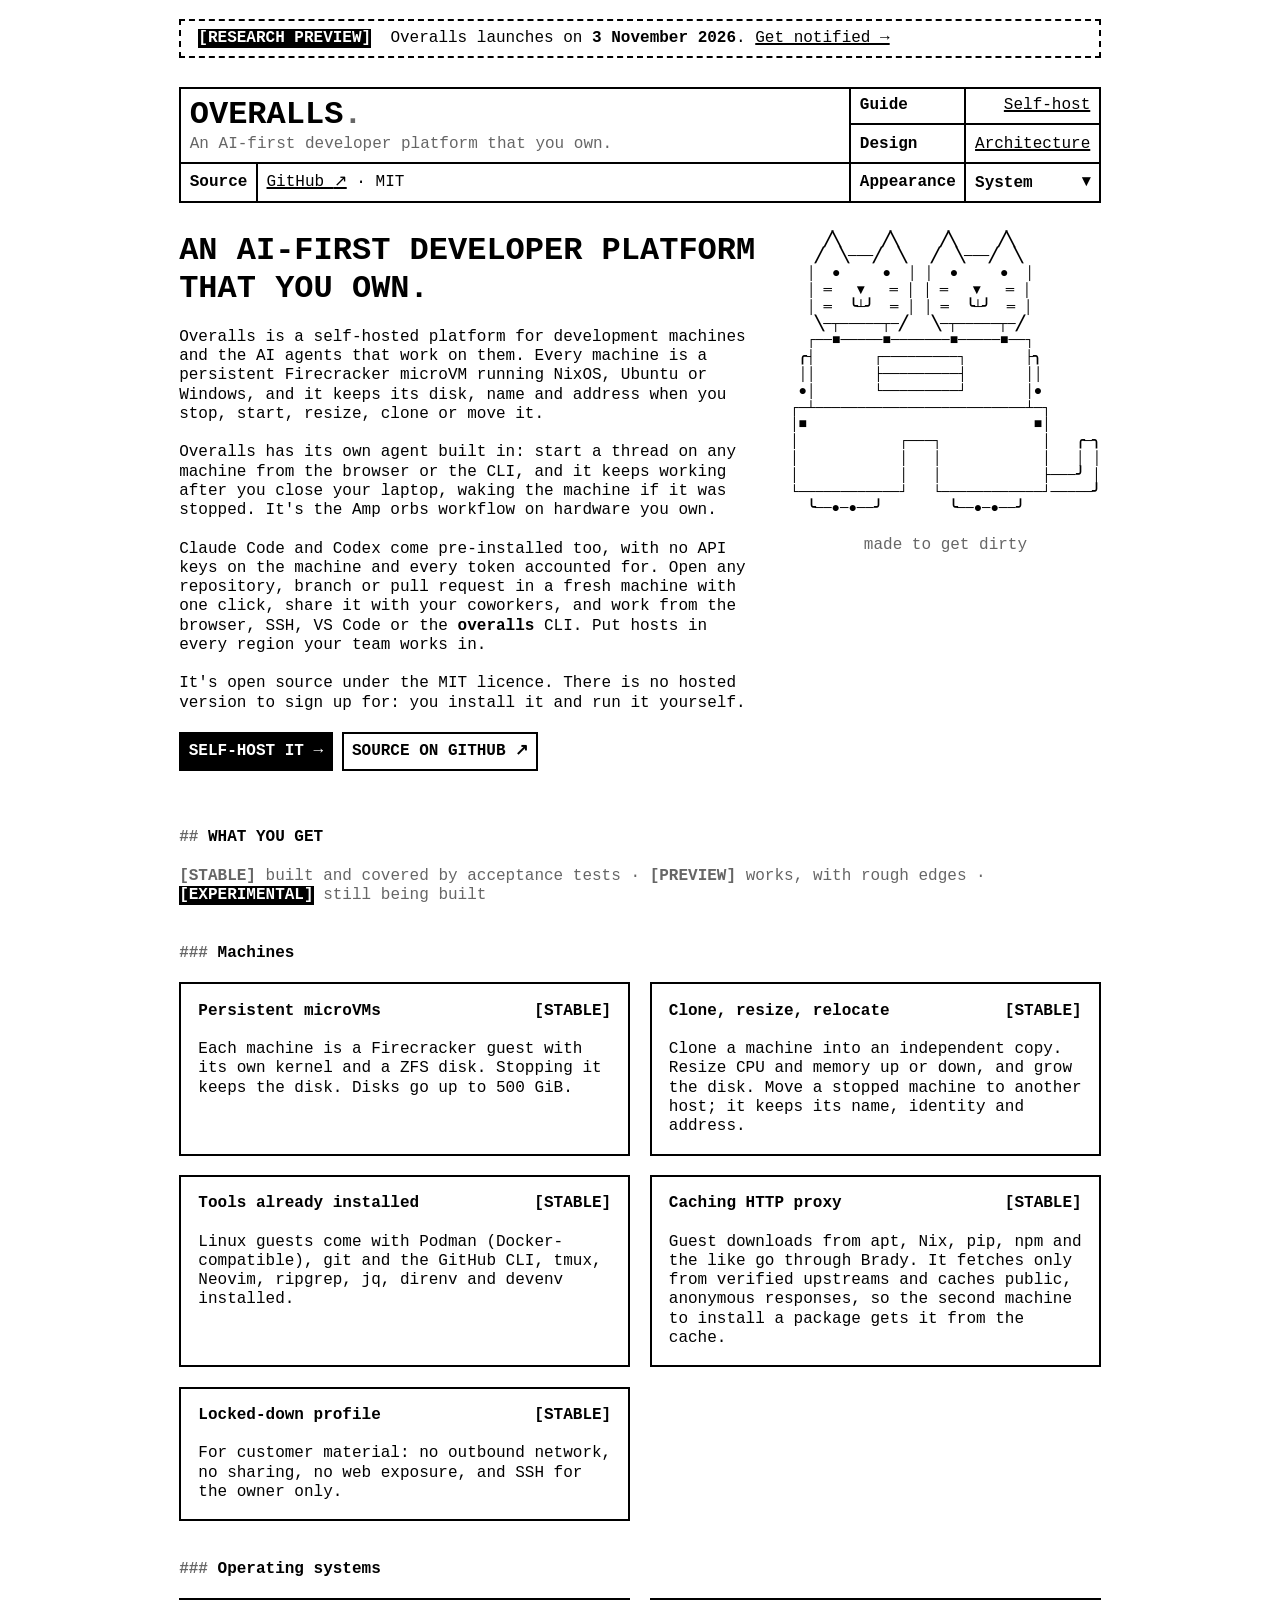
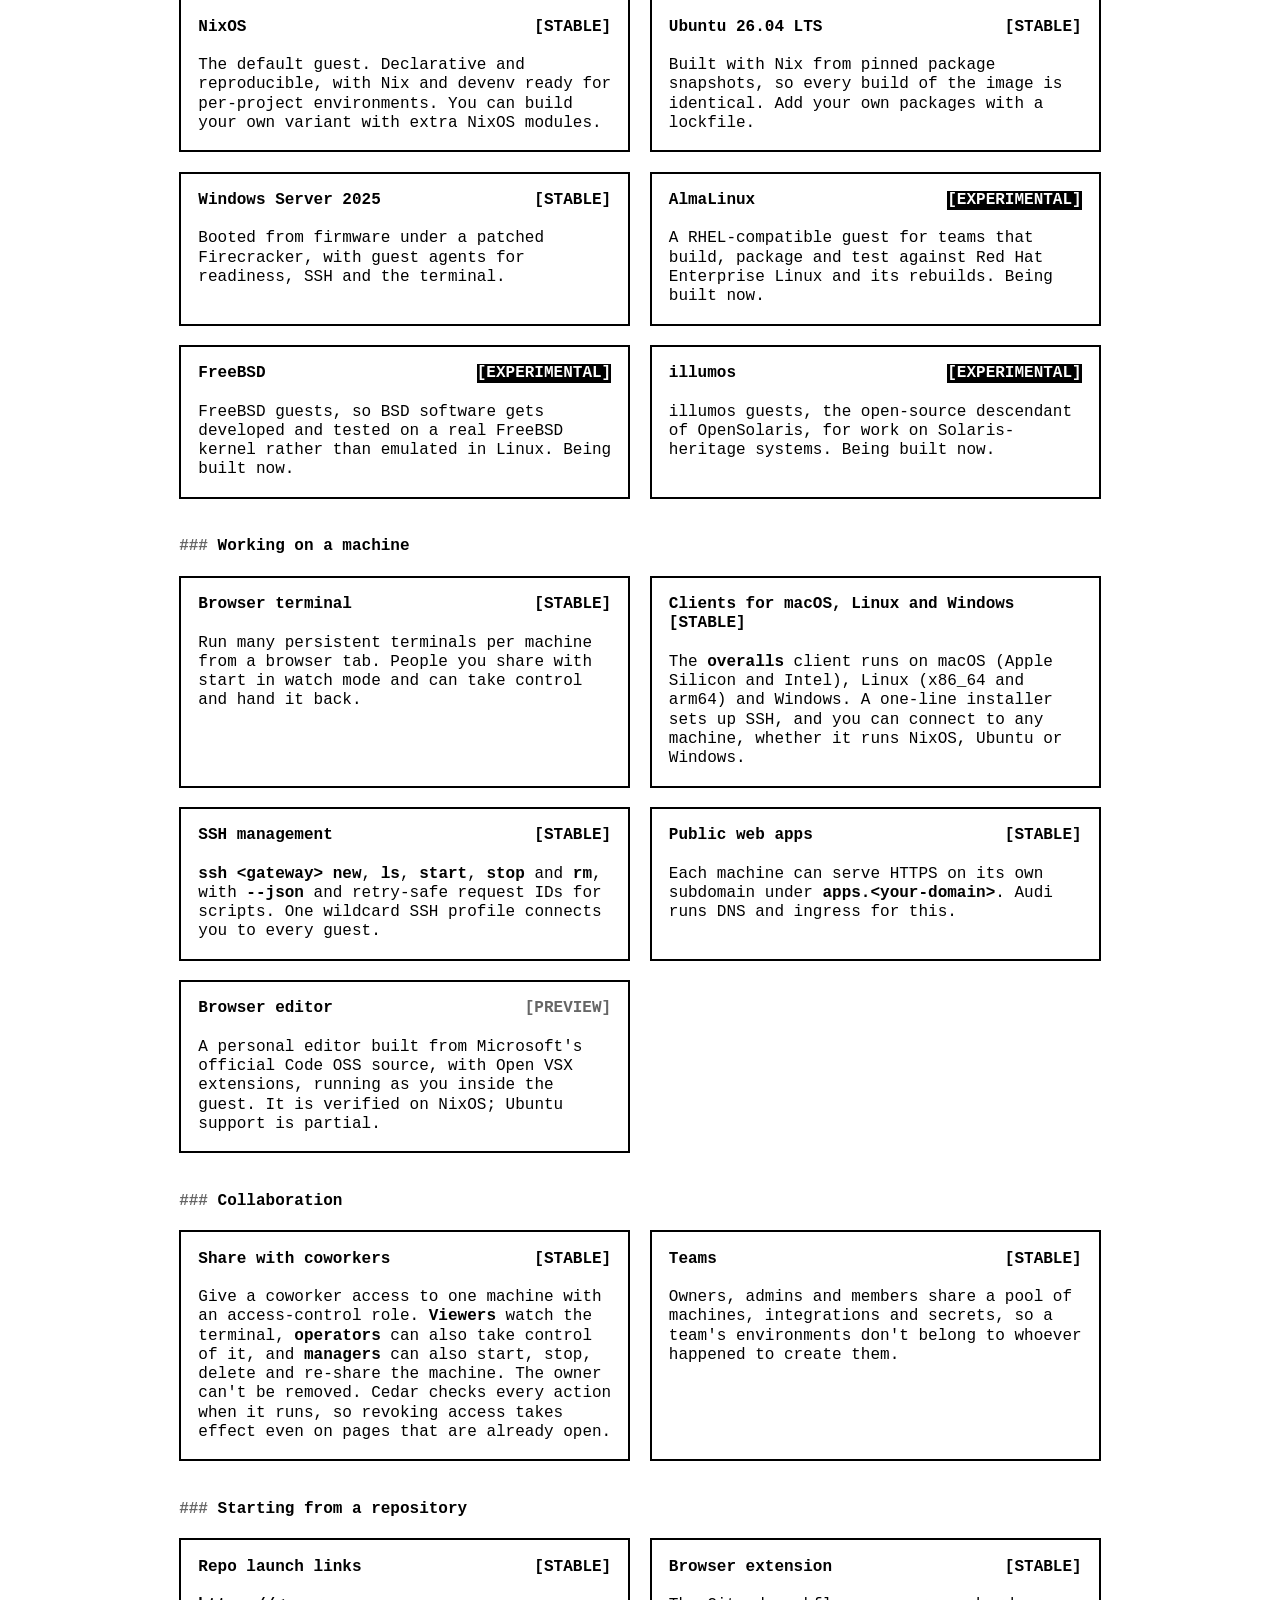
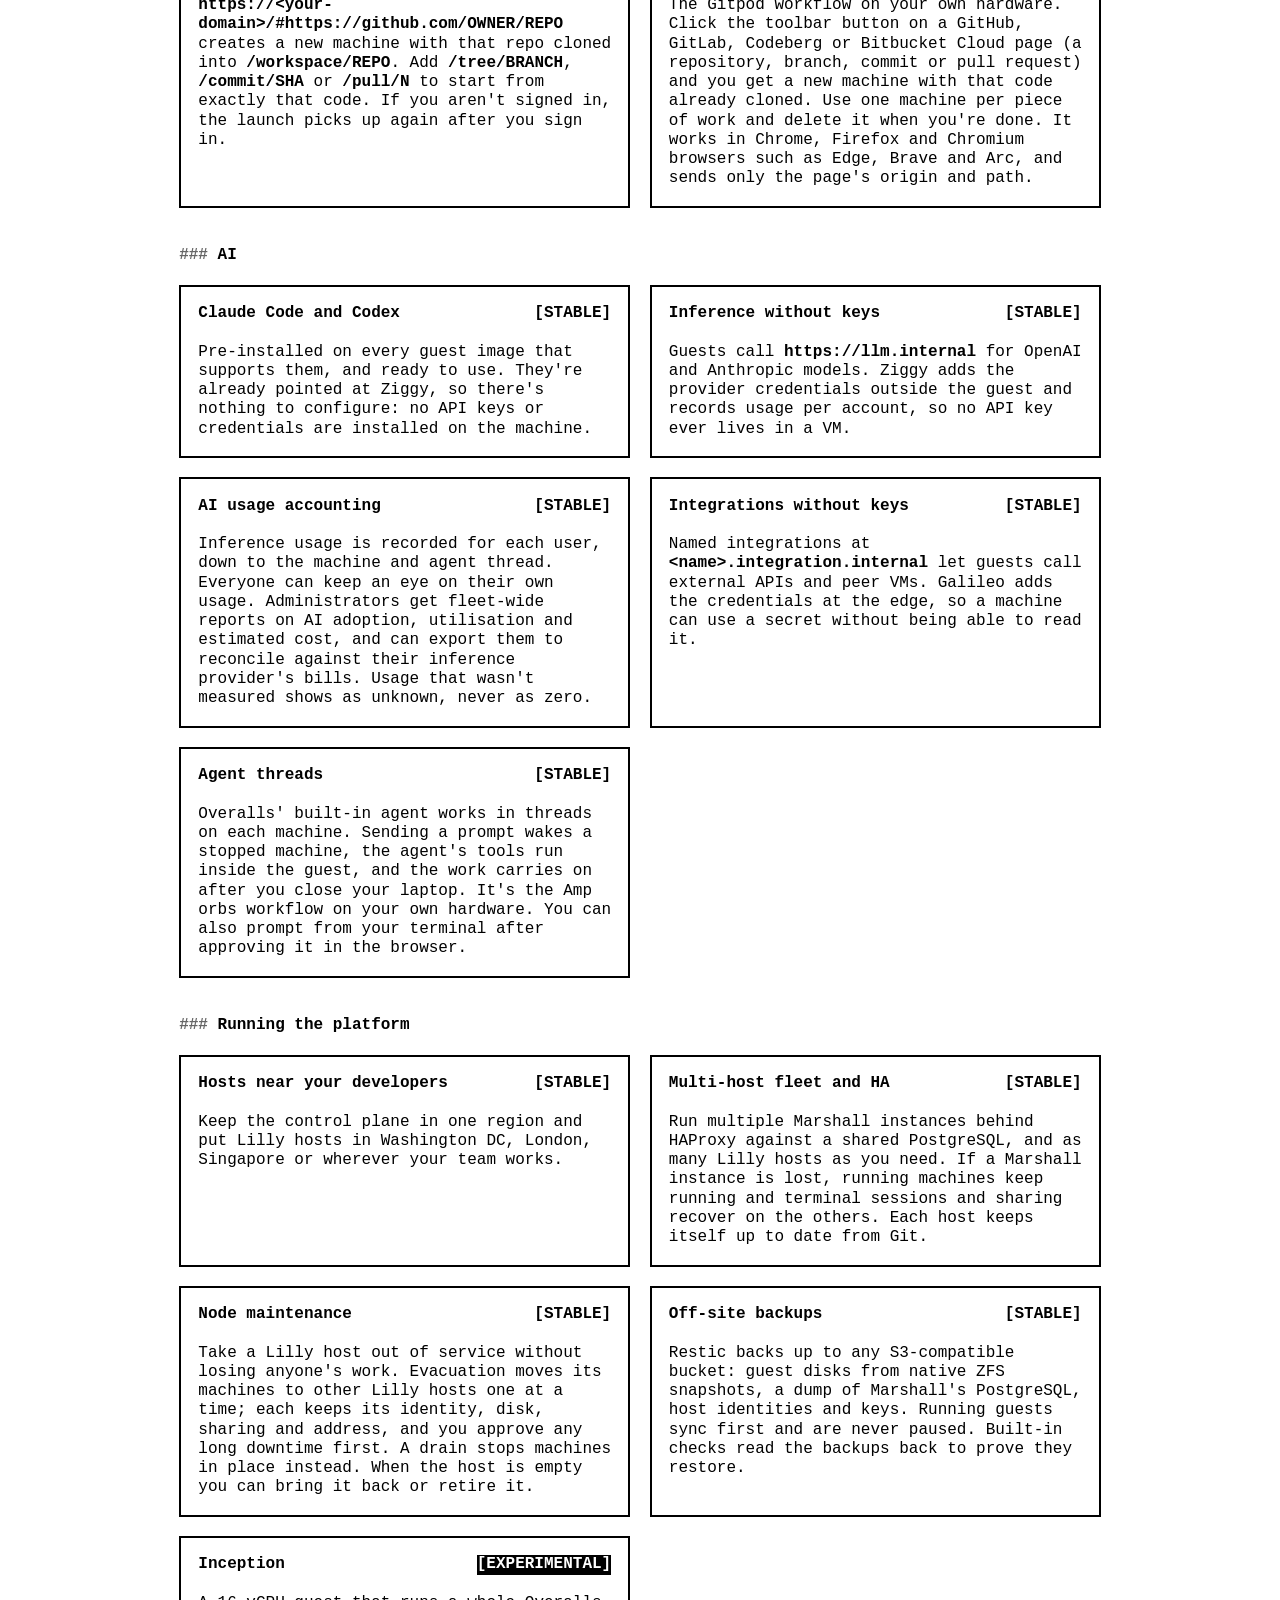
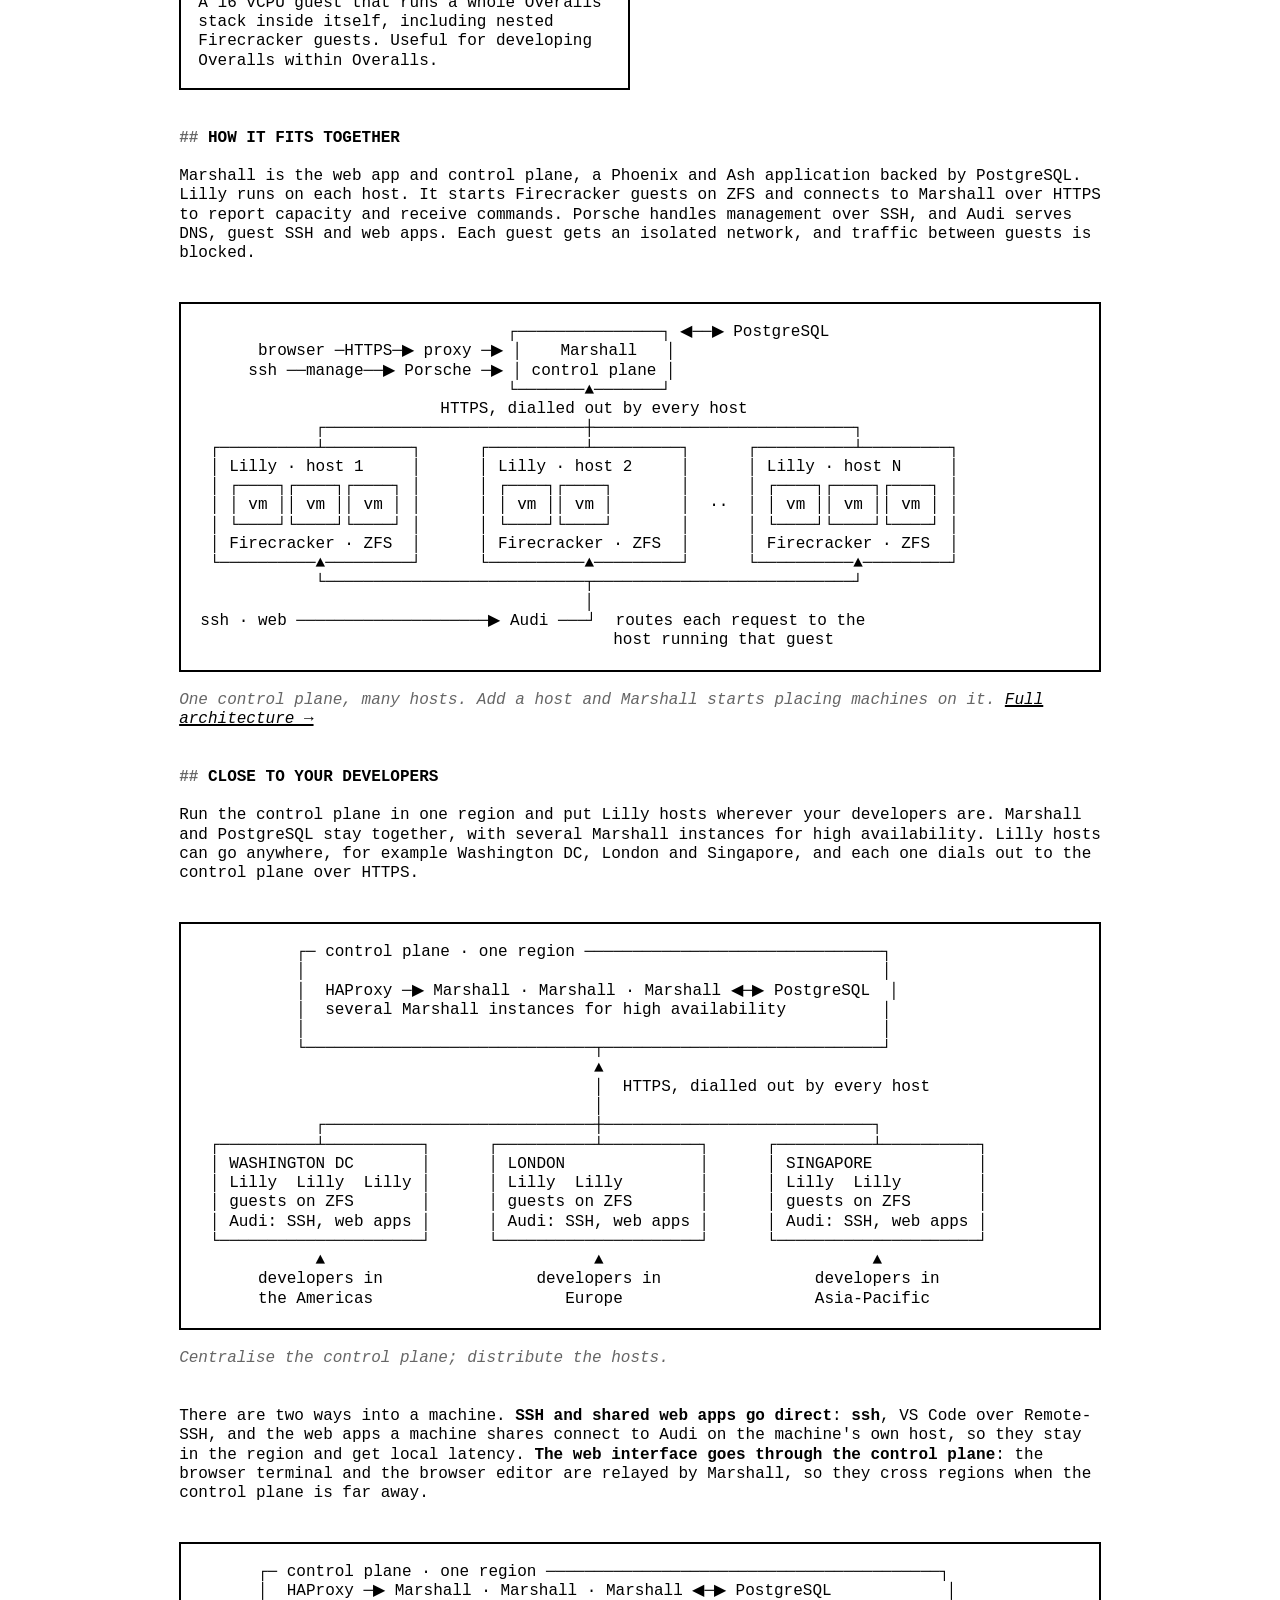
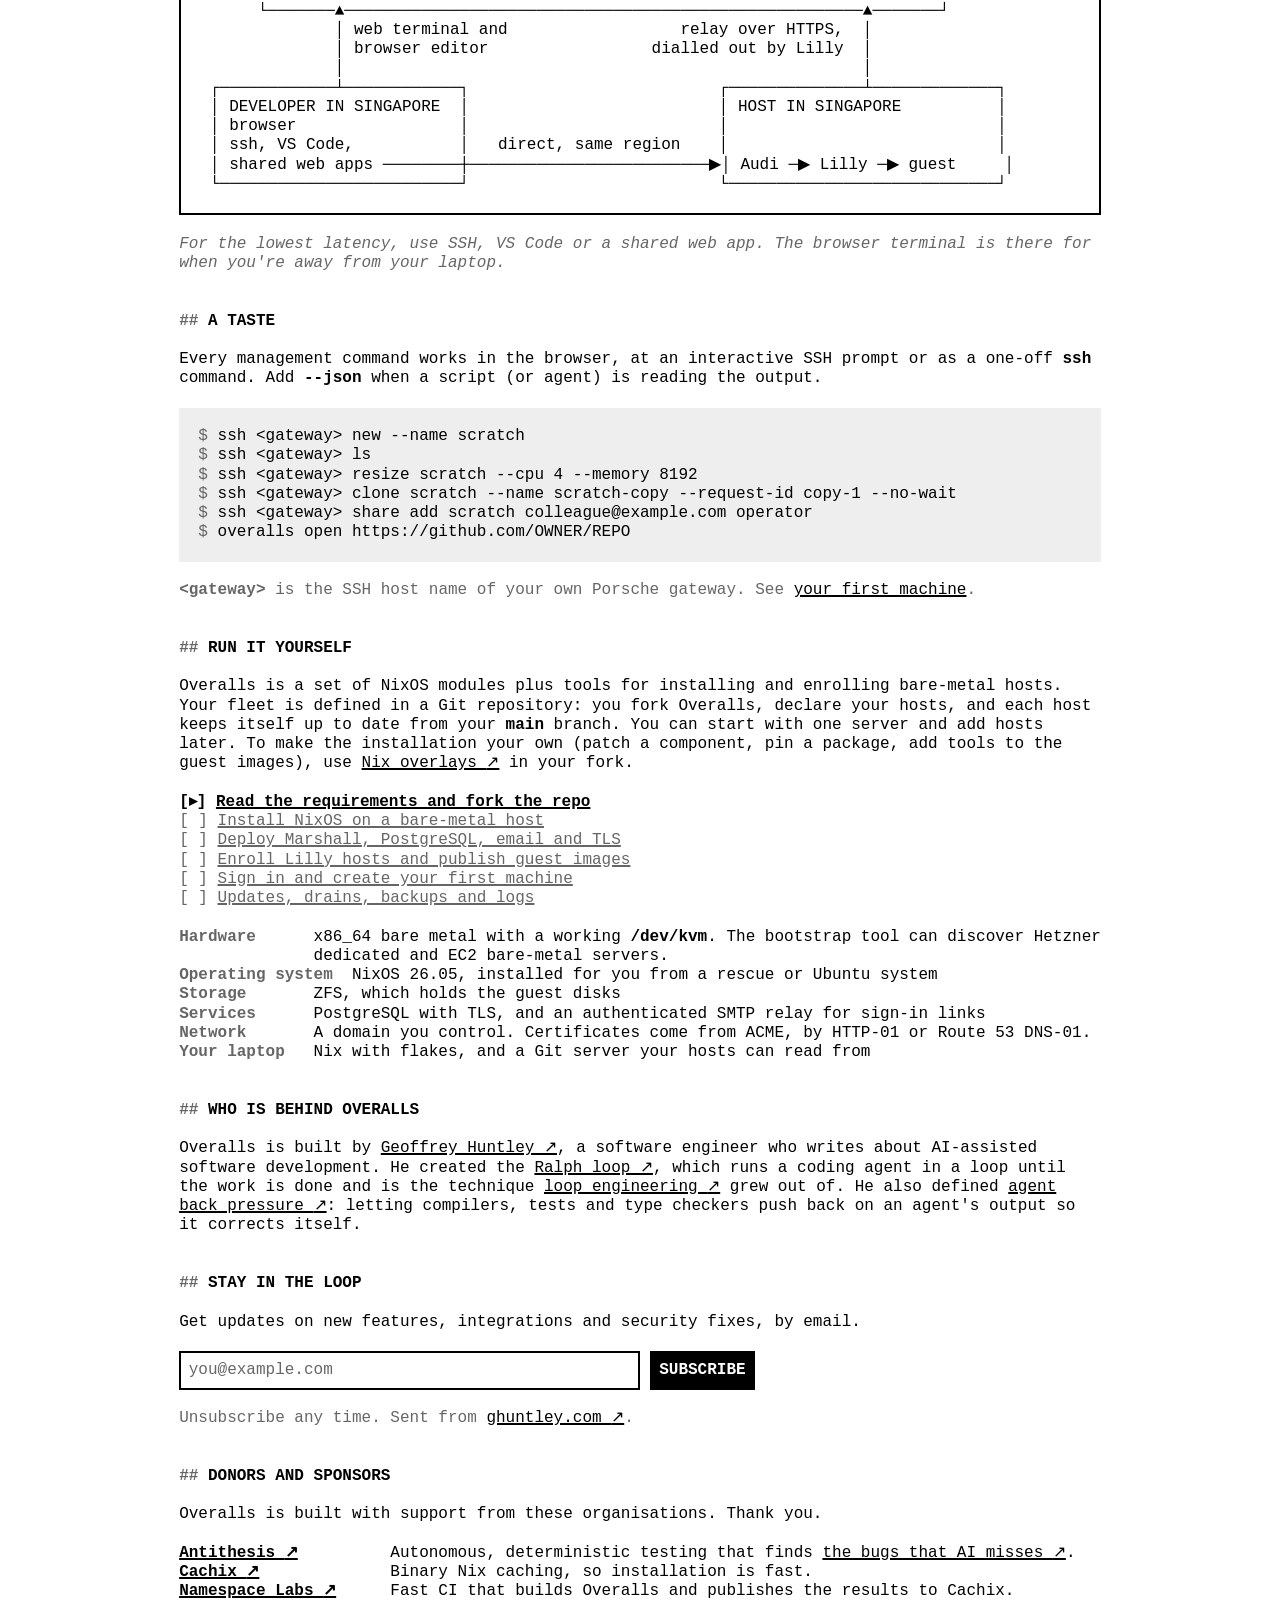
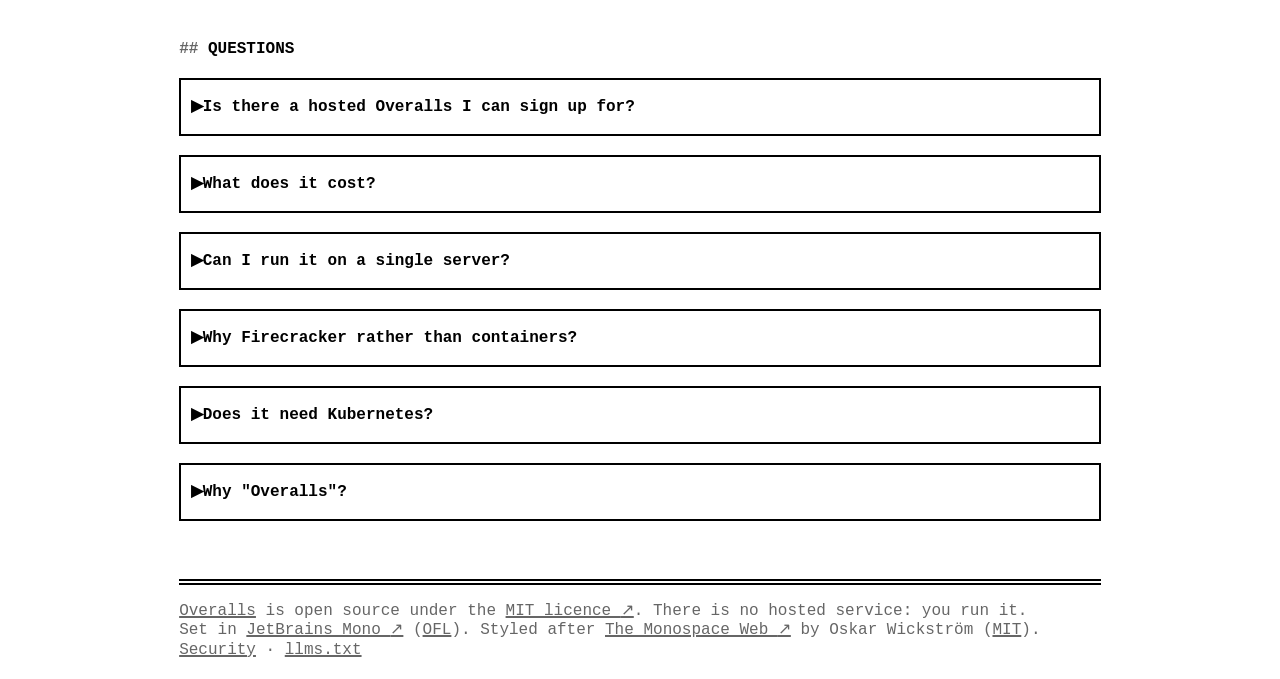
==== index.html @ a37da9b6 "Inception card: developing Overalls within Overalls Co-Authored-By: Claude Opus 5.5 <noreply@anthrop" ====
<!doctype html>
<html lang="en">
<head>
<meta charset="utf-8">
<meta name="viewport" content="width=device-width, initial-scale=1">
<title>Overalls: an AI-first developer platform that you own</title>
<meta name="description" content="Overalls is an open-source, self-hosted platform for persistent Firecracker development machines and the AI agents that work on them.">
<meta name="author" content="Geoffrey Huntley">
<link rel="canonical" href="https://overalls.dev/">
<meta name="robots" content="index, follow">
<meta name="color-scheme" content="light dark">
<meta name="theme-color" content="#ffffff" media="(prefers-color-scheme: light)">
<meta name="theme-color" content="#000000" media="(prefers-color-scheme: dark)">
<meta property="og:site_name" content="Overalls">
<meta property="og:type" content="website">
<meta property="og:locale" content="en_US">
<meta property="og:title" content="Overalls: an AI-first developer platform that you own">
<meta property="og:description" content="Overalls is an open-source, self-hosted platform for persistent Firecracker development machines and the AI agents that work on them.">
<meta property="og:url" content="https://overalls.dev/">
<meta property="og:image" content="https://overalls.dev/assets/og.png">
<meta property="og:image:type" content="image/png">
<meta property="og:image:width" content="1200">
<meta property="og:image:height" content="630">
<meta property="og:image:alt" content="Two kittens in one pair of overalls, drawn in box-drawing characters, beside the words Overalls: an AI-first developer platform that you own.">
<meta name="twitter:card" content="summary_large_image">
<meta name="twitter:title" content="Overalls: an AI-first developer platform that you own">
<meta name="twitter:description" content="Overalls is an open-source, self-hosted platform for persistent Firecracker development machines and the AI agents that work on them.">
<meta name="twitter:image" content="https://overalls.dev/assets/og.png">
<meta name="twitter:image:alt" content="Two kittens in one pair of overalls, drawn in box-drawing characters, beside the words Overalls: an AI-first developer platform that you own.">
<link rel="icon" type="image/svg+xml" href="favicon.svg">
<link rel="sitemap" type="application/xml" href="sitemap.xml">
<link rel="preload" as="font" type="font/woff2" crossorigin href="assets/fonts/jetbrains-mono-500.woff2">
<link rel="stylesheet" href="assets/css/site.css">
<script src="assets/js/site.js"></script>
<script type="application/ld+json">
{"@context": "https://schema.org", "@graph": [
 {"@type": "WebSite", "name": "Overalls", "url": "https://overalls.dev/"},
 {"@type": "SoftwareApplication", "name": "Overalls", "url": "https://overalls.dev/",
  "description": "An AI-first developer platform that you own: self-hosted Firecracker development machines and the AI agents that work on them.",
  "applicationCategory": "DeveloperApplication", "operatingSystem": "NixOS (x86_64 bare metal)",
  "license": "https://opensource.org/licenses/MIT", "codeRepository": "https://github.com/ghuntley/overalls",
  "offers": {"@type": "Offer", "price": "0", "priceCurrency": "USD"},
  "author": {"@type": "Person", "name": "Geoffrey Huntley", "url": "https://ghuntley.com/"}}
]}
</script>
</head>
<body>
<div class="public-page">
<a href="#main-content" class="skip-link">Skip to content</a>
<aside class="announcement" aria-label="Announcement">
<span class="status-label" data-tone="experimental">RESEARCH PREVIEW</span>
<p>Overalls launches on <time datetime="2026-11-03">3 November 2026</time>. <a href="index.html#newsletter">Get notified →</a></p>
</aside>
<header class="public-header">
<table class="header">
<tr>
<td colspan="2" rowspan="2" class="width-auto">
<p class="title"><a href="index.html" class="console-brand">Overalls<span class="brand-dot">.</span></a></p>
<p class="tagline">An AI-first developer platform that you own.</p>
</td>
<th class="width-min">Guide</th>
<td class="width-min"><a href="self-host/index.html">Self-host</a></td>
</tr>
<tr>
<th class="width-min">Design</th>
<td class="width-min"><a href="architecture.html">Architecture</a></td>
</tr>
<tr class="appearance-row">
<th class="width-min">Source</th>
<td class="width-auto"><a href="https://github.com/ghuntley/overalls">GitHub <span aria-hidden="true">↗</span></a> · MIT</td>
<th class="width-min">Appearance</th>
<td class="width-min"><label class="appearance-control select"><span class="sr-only">Appearance</span><select data-appearance aria-label="Appearance">
<option value="system">System</option>
<option value="light">Light</option>
<option value="dark">Dark</option>
</select></label></td>
</tr>
</table>
</header>
<main id="main-content">
<div class="hero">
<div>
<h1>An AI-first developer platform <span class="line">that you own.</span></h1>
<p class="lede">Overalls is a self-hosted platform for development machines and the AI agents that work on them. Every machine is a persistent Firecracker microVM running NixOS, Ubuntu or Windows, and it keeps its disk, name and address when you stop, start, resize, clone or move it.</p>
<p class="lede">Overalls has its own agent built in: start a thread on any machine from the browser or the CLI, and it keeps working after you close your laptop, waking the machine if it was stopped. It's the Amp orbs workflow on hardware you own.</p>
<p class="lede">Claude Code and Codex come pre-installed too, with no API keys on the machine and every token accounted for. Open any repository, branch or pull request in a fresh machine with one click, share it with your coworkers, and work from the browser, SSH, VS Code or the <code>overalls</code> CLI. Put hosts in every region your team works in.</p>
<p class="lede">It's open source under the MIT licence. There is no hosted version to sign up for: you install it and run it yourself.</p>
<div class="row actions">
<a class="console-button primary" href="self-host/index.html">Self-host it →</a>
<a class="console-button" href="https://github.com/ghuntley/overalls">Source on GitHub <span aria-hidden="true">↗</span></a>
</div>
</div>
<figure>
<pre class="mark" aria-hidden="true">    ╱╲     ╱╲     ╱╲     ╱╲
   ╱  ╲───╱  ╲   ╱  ╲───╱  ╲
  │  ●     ●  │ │  ●     ●  │
  │ ═   ▾   ═ │ │ ═   ▾   ═ │
  │ ═  ╰┴╯  ═ │ │ ═  ╰┴╯  ═ │
   ╲─┬─────┬─╱   ╲─┬─────┬─╱
  ┌──■─────■───────■─────■──┐
 ╭┤       ┌─────────┐       ├╮
 ││       ├─────────┤       ││
 ●│       └─────────┘       │●
┌─┴─────────────────────────┴─┐
│■                           ■│
│            ┌───┐            │   ╭─╮
│            │   │            │   │ │
│            │   │            ├───╯ │
└────────────┘   └────────────┘─────╯
  ╰──●─●──╯        ╰──●─●──╯</pre>
<figcaption>made to get dirty</figcaption>
</figure>
</div>

<section aria-labelledby="what">
<h2 id="what">What you get</h2>
<p class="legend"><span class="status-label" data-tone="stable">STABLE</span> built and covered by acceptance tests · <span class="status-label" data-tone="preview">PREVIEW</span> works, with rough edges · <span class="status-label" data-tone="experimental">EXPERIMENTAL</span> still being built</p>
<div class="feature-group">
<h3>Machines</h3>
<div class="cols feature-grid">
<article class="panel">
<header><h4>Persistent microVMs</h4><span class="status-label" data-tone="stable">STABLE</span></header>
<p>Each machine is a Firecracker guest with its own kernel and a ZFS disk. Stopping it keeps the disk. Disks go up to 500 GiB.</p>
</article>
<article class="panel">
<header><h4>Clone, resize, relocate</h4><span class="status-label" data-tone="stable">STABLE</span></header>
<p>Clone a machine into an independent copy. Resize CPU and memory up or down, and grow the disk. Move a stopped machine to another host; it keeps its name, identity and address.</p>
</article>
<article class="panel">
<header><h4>Tools already installed</h4><span class="status-label" data-tone="stable">STABLE</span></header>
<p>Linux guests come with Podman (Docker-compatible), git and the GitHub CLI, tmux, Neovim, ripgrep, jq, direnv and devenv installed.</p>
</article>
<article class="panel">
<header><h4>Caching HTTP proxy</h4><span class="status-label" data-tone="stable">STABLE</span></header>
<p>Guest downloads from apt, Nix, pip, npm and the like go through Brady. It fetches only from verified upstreams and caches public, anonymous responses, so the second machine to install a package gets it from the cache.</p>
</article>
<article class="panel">
<header><h4>Locked-down profile</h4><span class="status-label" data-tone="stable">STABLE</span></header>
<p>For customer material: no outbound network, no sharing, no web exposure, and SSH for the owner only.</p>
</article>
</div>
</div>
<div class="feature-group">
<h3>Operating systems</h3>
<div class="cols feature-grid">
<article class="panel">
<header><h4>NixOS</h4><span class="status-label" data-tone="stable">STABLE</span></header>
<p>The default guest. Declarative and reproducible, with Nix and devenv ready for per-project environments. You can build your own variant with extra NixOS modules.</p>
</article>
<article class="panel">
<header><h4>Ubuntu 26.04 LTS</h4><span class="status-label" data-tone="stable">STABLE</span></header>
<p>Built with Nix from pinned package snapshots, so every build of the image is identical. Add your own packages with a lockfile.</p>
</article>
<article class="panel">
<header><h4>Windows Server 2025</h4><span class="status-label" data-tone="stable">STABLE</span></header>
<p>Booted from firmware under a patched Firecracker, with guest agents for readiness, SSH and the terminal.</p>
</article>
<article class="panel">
<header><h4>AlmaLinux</h4><span class="status-label" data-tone="experimental">EXPERIMENTAL</span></header>
<p>A RHEL-compatible guest for teams that build, package and test against Red Hat Enterprise Linux and its rebuilds. Being built now.</p>
</article>
<article class="panel">
<header><h4>FreeBSD</h4><span class="status-label" data-tone="experimental">EXPERIMENTAL</span></header>
<p>FreeBSD guests, so BSD software gets developed and tested on a real FreeBSD kernel rather than emulated in Linux. Being built now.</p>
</article>
<article class="panel">
<header><h4>illumos</h4><span class="status-label" data-tone="experimental">EXPERIMENTAL</span></header>
<p>illumos guests, the open-source descendant of OpenSolaris, for work on Solaris-heritage systems. Being built now.</p>
</article>
</div>
</div>
<div class="feature-group">
<h3>Working on a machine</h3>
<div class="cols feature-grid">
<article class="panel">
<header><h4>Browser terminal</h4><span class="status-label" data-tone="stable">STABLE</span></header>
<p>Run many persistent terminals per machine from a browser tab. People you share with start in watch mode and can take control and hand it back.</p>
</article>
<article class="panel">
<header><h4>Clients for macOS, Linux and Windows</h4><span class="status-label" data-tone="stable">STABLE</span></header>
<p>The <code>overalls</code> client runs on macOS (Apple Silicon and Intel), Linux (x86_64 and arm64) and Windows. A one-line installer sets up SSH, and you can connect to any machine, whether it runs NixOS, Ubuntu or Windows.</p>
</article>
<article class="panel">
<header><h4>SSH management</h4><span class="status-label" data-tone="stable">STABLE</span></header>
<p><code>ssh &lt;gateway&gt; new</code>, <code>ls</code>, <code>start</code>, <code>stop</code> and <code>rm</code>, with <code>--json</code> and retry-safe request IDs for scripts. One wildcard SSH profile connects you to every guest.</p>
</article>
<article class="panel">
<header><h4>Public web apps</h4><span class="status-label" data-tone="stable">STABLE</span></header>
<p>Each machine can serve HTTPS on its own subdomain under <code>apps.&lt;your-domain&gt;</code>. Audi runs DNS and ingress for this.</p>
</article>
<article class="panel">
<header><h4>Browser editor</h4><span class="status-label" data-tone="preview">PREVIEW</span></header>
<p>A personal editor built from Microsoft's official Code OSS source, with Open VSX extensions, running as you inside the guest. It is verified on NixOS; Ubuntu support is partial.</p>
</article>
</div>
</div>
<div class="feature-group">
<h3>Collaboration</h3>
<div class="cols feature-grid">
<article class="panel">
<header><h4>Share with coworkers</h4><span class="status-label" data-tone="stable">STABLE</span></header>
<p>Give a coworker access to one machine with an access-control role. <strong>Viewers</strong> watch the terminal, <strong>operators</strong> can also take control of it, and <strong>managers</strong> can also start, stop, delete and re-share the machine. The owner can't be removed. Cedar checks every action when it runs, so revoking access takes effect even on pages that are already open.</p>
</article>
<article class="panel">
<header><h4>Teams</h4><span class="status-label" data-tone="stable">STABLE</span></header>
<p>Owners, admins and members share a pool of machines, integrations and secrets, so a team's environments don't belong to whoever happened to create them.</p>
</article>
</div>
</div>
<div class="feature-group">
<h3>Starting from a repository</h3>
<div class="cols feature-grid">
<article class="panel">
<header><h4>Repo launch links</h4><span class="status-label" data-tone="stable">STABLE</span></header>
<p><code>https://&lt;your-domain&gt;/#https://github.com/OWNER/REPO</code> creates a new machine with that repo cloned into <code>/workspace/REPO</code>. Add <code>/tree/BRANCH</code>, <code>/commit/SHA</code> or <code>/pull/N</code> to start from exactly that code. If you aren't signed in, the launch picks up again after you sign in.</p>
</article>
<article class="panel">
<header><h4>Browser extension</h4><span class="status-label" data-tone="stable">STABLE</span></header>
<p>The Gitpod workflow on your own hardware. Click the toolbar button on a GitHub, GitLab, Codeberg or Bitbucket Cloud page (a repository, branch, commit or pull request) and you get a new machine with that code already cloned. Use one machine per piece of work and delete it when you're done. It works in Chrome, Firefox and Chromium browsers such as Edge, Brave and Arc, and sends only the page's origin and path.</p>
</article>
</div>
</div>
<div class="feature-group">
<h3>AI</h3>
<div class="cols feature-grid">
<article class="panel">
<header><h4>Claude Code and Codex</h4><span class="status-label" data-tone="stable">STABLE</span></header>
<p>Pre-installed on every guest image that supports them, and ready to use. They're already pointed at Ziggy, so there's nothing to configure: no API keys or credentials are installed on the machine.</p>
</article>
<article class="panel">
<header><h4>Inference without keys</h4><span class="status-label" data-tone="stable">STABLE</span></header>
<p>Guests call <code>https://llm.internal</code> for OpenAI and Anthropic models. Ziggy adds the provider credentials outside the guest and records usage per account, so no API key ever lives in a VM.</p>
</article>
<article class="panel">
<header><h4>AI usage accounting</h4><span class="status-label" data-tone="stable">STABLE</span></header>
<p>Inference usage is recorded for each user, down to the machine and agent thread. Everyone can keep an eye on their own usage. Administrators get fleet-wide reports on AI adoption, utilisation and estimated cost, and can export them to reconcile against their inference provider's bills. Usage that wasn't measured shows as unknown, never as zero.</p>
</article>
<article class="panel">
<header><h4>Integrations without keys</h4><span class="status-label" data-tone="stable">STABLE</span></header>
<p>Named integrations at <code>&lt;name&gt;.integration.internal</code> let guests call external APIs and peer VMs. Galileo adds the credentials at the edge, so a machine can use a secret without being able to read it.</p>
</article>
<article class="panel">
<header><h4>Agent threads</h4><span class="status-label" data-tone="stable">STABLE</span></header>
<p>Overalls' built-in agent works in threads on each machine. Sending a prompt wakes a stopped machine, the agent's tools run inside the guest, and the work carries on after you close your laptop. It's the Amp orbs workflow on your own hardware. You can also prompt from your terminal after approving it in the browser.</p>
</article>
</div>
</div>
<div class="feature-group">
<h3>Running the platform</h3>
<div class="cols feature-grid">
<article class="panel">
<header><h4>Hosts near your developers</h4><span class="status-label" data-tone="stable">STABLE</span></header>
<p>Keep the control plane in one region and put Lilly hosts in Washington DC, London, Singapore or wherever your team works.</p>
</article>
<article class="panel">
<header><h4>Multi-host fleet and HA</h4><span class="status-label" data-tone="stable">STABLE</span></header>
<p>Run multiple Marshall instances behind HAProxy against a shared PostgreSQL, and as many Lilly hosts as you need. If a Marshall instance is lost, running machines keep running and terminal sessions and sharing recover on the others. Each host keeps itself up to date from Git.</p>
</article>
<article class="panel">
<header><h4>Node maintenance</h4><span class="status-label" data-tone="stable">STABLE</span></header>
<p>Take a Lilly host out of service without losing anyone's work. Evacuation moves its machines to other Lilly hosts one at a time; each keeps its identity, disk, sharing and address, and you approve any long downtime first. A drain stops machines in place instead. When the host is empty you can bring it back or retire it.</p>
</article>
<article class="panel">
<header><h4>Off-site backups</h4><span class="status-label" data-tone="stable">STABLE</span></header>
<p>Restic backs up to any S3-compatible bucket: guest disks from native ZFS snapshots, a dump of Marshall's PostgreSQL, host identities and keys. Running guests sync first and are never paused. Built-in checks read the backups back to prove they restore.</p>
</article>
<article class="panel">
<header><h4>Inception</h4><span class="status-label" data-tone="experimental">EXPERIMENTAL</span></header>
<p>A 16 vCPU guest that runs a whole Overalls stack inside itself, including nested Firecracker guests. Useful for developing Overalls within Overalls.</p>
</article>
</div>
</div>
</section>

<section aria-labelledby="how">
<h2 id="how">How it fits together</h2>
<p>Marshall is the web app and control plane, a Phoenix and Ash application backed by PostgreSQL. Lilly runs on each host. It starts Firecracker guests on ZFS and connects to Marshall over HTTPS to report capacity and receive commands. Porsche handles management over SSH, and Audi serves DNS, guest SSH and web apps. Each guest gets an isolated network, and traffic between guests is blocked.</p>
<figure class="diagram">
<pre role="img" aria-label="Browsers reach Marshall through a TLS proxy and SSH management goes through Porsche. Marshall uses PostgreSQL. Several hosts each run Lilly, which dials out to Marshall over HTTPS and runs Firecracker guests on ZFS. Audi routes guest SSH and web traffic to whichever host runs the guest.">                                ┌───────────────┐ ◀──▶ PostgreSQL
      browser ─HTTPS─▶ proxy ─▶ │    Marshall   │
     ssh ──manage──▶ Porsche ─▶ │ control plane │
                                └───────▲───────┘
                         HTTPS, dialled out by every host
            ┌───────────────────────────┼───────────────────────────┐
 ┌──────────┴─────────┐      ┌──────────┴─────────┐      ┌──────────┴─────────┐
 │ Lilly · host 1     │      │ Lilly · host 2     │      │ Lilly · host N     │
 │ ┌────┐┌────┐┌────┐ │      │ ┌────┐┌────┐       │      │ ┌────┐┌────┐┌────┐ │
 │ │ vm ││ vm ││ vm │ │      │ │ vm ││ vm │       │  ··  │ │ vm ││ vm ││ vm │ │
 │ └────┘└────┘└────┘ │      │ └────┘└────┘       │      │ └────┘└────┘└────┘ │
 │ Firecracker · ZFS  │      │ Firecracker · ZFS  │      │ Firecracker · ZFS  │
 └──────────▲─────────┘      └──────────▲─────────┘      └──────────▲─────────┘
            └───────────────────────────┬───────────────────────────┘
                                        │
ssh · web ────────────────────▶ Audi ───┘  routes each request to the
                                           host running that guest</pre>
<figcaption>One control plane, many hosts. Add a host and Marshall starts placing machines on it. <a href="architecture.html">Full architecture →</a></figcaption>
</figure>
</section>

<section aria-labelledby="regions">
<h2 id="regions">Close to your developers</h2>
<p>Run the control plane in one region and put Lilly hosts wherever your developers are. Marshall and PostgreSQL stay together, with several Marshall instances for high availability. Lilly hosts can go anywhere, for example Washington DC, London and Singapore, and each one dials out to the control plane over HTTPS.</p>
<figure class="diagram">
<pre role="img" aria-label="The control plane runs in one region: HAProxy in front of several Marshall instances and one PostgreSQL. Lilly hosts in Washington DC, London and Singapore each dial out to it over HTTPS. Each region's hosts run guests on ZFS and Audi for SSH and web apps, serving developers in the Americas, Europe and Asia-Pacific.">          ┌─ control plane · one region ───────────────────────────────┐
          │                                                            │
          │  HAProxy ─▶ Marshall · Marshall · Marshall ◀─▶ PostgreSQL  │
          │  several Marshall instances for high availability          │
          │                                                            │
          └──────────────────────────────┬─────────────────────────────┘
                                         ▲
                                         │  HTTPS, dialled out by every host
                                         │
            ┌────────────────────────────┼────────────────────────────┐
 ┌──────────┴──────────┐      ┌──────────┴──────────┐      ┌──────────┴──────────┐
 │ WASHINGTON DC       │      │ LONDON              │      │ SINGAPORE           │
 │ Lilly  Lilly  Lilly │      │ Lilly  Lilly        │      │ Lilly  Lilly        │
 │ guests on ZFS       │      │ guests on ZFS       │      │ guests on ZFS       │
 │ Audi: SSH, web apps │      │ Audi: SSH, web apps │      │ Audi: SSH, web apps │
 └─────────────────────┘      └─────────────────────┘      └─────────────────────┘
            ▲                            ▲                            ▲
      developers in                developers in                developers in
      the Americas                    Europe                    Asia-Pacific</pre>
<figcaption>Centralise the control plane; distribute the hosts.</figcaption>
</figure>
<p>There are two ways into a machine. <strong>SSH and shared web apps go direct</strong>: <code>ssh</code>, VS Code over Remote-SSH, and the web apps a machine shares connect to Audi on the machine's own host, so they stay in the region and get local latency. <strong>The web interface goes through the control plane</strong>: the browser terminal and the browser editor are relayed by Marshall, so they cross regions when the control plane is far away.</p>
<figure class="diagram">
<pre role="img" aria-label="A developer in Singapore uses a machine on a host in Singapore. The browser terminal and browser editor go up to the control plane, which relays to the host over a connection Lilly dialled out. SSH, VS Code and shared web apps connect directly to Audi on the Singapore host.">      ┌─ control plane · one region ─────────────────────────────────────────┐
      │  HAProxy ─▶ Marshall · Marshall · Marshall ◀─▶ PostgreSQL            │
      └───────▲──────────────────────────────────────────────────────▲───────┘
              │ web terminal and                  relay over HTTPS,  │
              │ browser editor                 dialled out by Lilly  │
              │                                                      │
 ┌────────────┴────────────┐                          ┌──────────────┴─────────────┐
 │ DEVELOPER IN SINGAPORE  │                          │ HOST IN SINGAPORE          │
 │ browser                 │                          │                            │
 │ ssh, VS Code,           │   direct, same region    │                            │
 │ shared web apps ────────┼─────────────────────────▶│ Audi ─▶ Lilly ─▶ guest     │
 └─────────────────────────┘                          └────────────────────────────┘</pre>
<figcaption>For the lowest latency, use SSH, VS Code or a shared web app. The browser terminal is there for when you're away from your laptop.</figcaption>
</figure>
</section>

<section aria-labelledby="taste">
<h2 id="taste">A taste</h2>
<p>Every management command works in the browser, at an interactive SSH prompt or as a one-off <code>ssh</code> command. Add <code>--json</code> when a script (or agent) is reading the output.</p>
<pre class="term" data-copy><span class="prompt">$ </span>ssh &lt;gateway&gt; new --name scratch
<span class="prompt">$ </span>ssh &lt;gateway&gt; ls
<span class="prompt">$ </span>ssh &lt;gateway&gt; resize scratch --cpu 4 --memory 8192
<span class="prompt">$ </span>ssh &lt;gateway&gt; clone scratch --name scratch-copy --request-id copy-1 --no-wait
<span class="prompt">$ </span>ssh &lt;gateway&gt; share add scratch colleague@example.com operator
<span class="prompt">$ </span>overalls open https://github.com/OWNER/REPO</pre>
<p class="muted"><code>&lt;gateway&gt;</code> is the SSH host name of your own Porsche gateway. See <a href="self-host/first-machine.html">your first machine</a>.</p>
</section>

<section aria-labelledby="run">
<h2 id="run">Run it yourself</h2>
<p>Overalls is a set of NixOS modules plus tools for installing and enrolling bare-metal hosts. Your fleet is defined in a Git repository: you fork Overalls, declare your hosts, and each host keeps itself up to date from your <code>main</code> branch. You can start with one server and add hosts later. To make the installation your own (patch a component, pin a package, add tools to the guest images), use <a href="https://ghuntley.com/nix/?utm_source=ghuntley&amp;utm_medium=referral&amp;utm_campaign=overalls">Nix overlays <span aria-hidden="true">↗</span></a> in your fork.</p>
<ol class="steps">
<li data-state="current"><span class="step-marker" aria-hidden="true"></span><a href="self-host/index.html">Read the requirements and fork the repo</a></li>
<li><span class="step-marker" aria-hidden="true"></span><a href="self-host/provision.html">Install NixOS on a bare-metal host</a></li>
<li><span class="step-marker" aria-hidden="true"></span><a href="self-host/deploy.html">Deploy Marshall, PostgreSQL, email and TLS</a></li>
<li><span class="step-marker" aria-hidden="true"></span><a href="self-host/enroll.html">Enroll Lilly hosts and publish guest images</a></li>
<li><span class="step-marker" aria-hidden="true"></span><a href="self-host/first-machine.html">Sign in and create your first machine</a></li>
<li><span class="step-marker" aria-hidden="true"></span><a href="self-host/operations.html">Updates, drains, backups and logs</a></li>
</ol>
<dl class="kv">
<div><dt>Hardware</dt><dd>x86_64 bare metal with a working <code>/dev/kvm</code>. The bootstrap tool can discover Hetzner dedicated and EC2 bare-metal servers.</dd></div>
<div><dt>Operating system</dt><dd>NixOS 26.05, installed for you from a rescue or Ubuntu system</dd></div>
<div><dt>Storage</dt><dd>ZFS, which holds the guest disks</dd></div>
<div><dt>Services</dt><dd>PostgreSQL with TLS, and an authenticated SMTP relay for sign-in links</dd></div>
<div><dt>Network</dt><dd>A domain you control. Certificates come from ACME, by HTTP-01 or Route 53 DNS-01.</dd></div>
<div><dt>Your laptop</dt><dd>Nix with flakes, and a Git server your hosts can read from</dd></div>
</dl>
</section>

<section aria-labelledby="who">
<h2 id="who">Who is behind Overalls</h2>
<p>Overalls is built by <a href="https://ghuntley.com/?utm_source=ghuntley&amp;utm_medium=referral&amp;utm_campaign=overalls">Geoffrey Huntley <span aria-hidden="true">↗</span></a>, a software engineer who writes about AI-assisted software development. He created the <a href="https://ghuntley.com/ralph/?utm_source=ghuntley&amp;utm_medium=referral&amp;utm_campaign=overalls">Ralph loop <span aria-hidden="true">↗</span></a>, which runs a coding agent in a loop until the work is done and is the technique <a href="https://ghuntley.com/loop/?utm_source=ghuntley&amp;utm_medium=referral&amp;utm_campaign=overalls">loop engineering <span aria-hidden="true">↗</span></a> grew out of. He also defined <a href="https://ghuntley.com/pressure/?utm_source=ghuntley&amp;utm_medium=referral&amp;utm_campaign=overalls">agent back pressure <span aria-hidden="true">↗</span></a>: letting compilers, tests and type checkers push back on an agent's output so it corrects itself.</p>
</section>

<section aria-labelledby="newsletter">
<h2 id="newsletter">Stay in the loop</h2>
<p>Get updates on new features, integrations and security fixes, by email.</p>
<form class="newsletter-form" action="https://ghuntley.com/newsletter/" method="get" data-ghost-site="https://ghuntley.com">
<label for="newsletter-email" class="sr-only">Email address</label>
<input id="newsletter-email" name="email" type="email" autocomplete="email" placeholder="you@example.com" required>
<button type="submit" class="console-button primary">Subscribe</button>
</form>
<p class="newsletter-status muted" role="status" aria-live="polite">Unsubscribe any time. Sent from <a href="https://ghuntley.com/?utm_source=ghuntley&amp;utm_medium=referral&amp;utm_campaign=overalls">ghuntley.com <span aria-hidden="true">↗</span></a>.</p>
</section>

<section aria-labelledby="sponsors">
<h2 id="sponsors">Donors and sponsors</h2>
<p>Overalls is built with support from these organisations. Thank you.</p>
<dl class="kv sponsors">
<div><dt><a href="https://antithesis.com/?utm_source=ghuntley&amp;utm_medium=referral&amp;utm_campaign=overalls">Antithesis <span aria-hidden="true">↗</span></a></dt><dd>Autonomous, deterministic testing that finds <a href="https://antithesis.com/blog/2026/time-traveling-agents/?utm_source=ghuntley&amp;utm_medium=referral&amp;utm_campaign=overalls">the bugs that AI misses <span aria-hidden="true">↗</span></a>.</dd></div>
<div><dt><a href="https://www.cachix.org/?utm_source=ghuntley&amp;utm_medium=referral&amp;utm_campaign=overalls">Cachix <span aria-hidden="true">↗</span></a></dt><dd>Binary Nix caching, so installation is fast.</dd></div>
<div><dt><a href="https://namespace.so/?utm_source=ghuntley&amp;utm_medium=referral&amp;utm_campaign=overalls">Namespace Labs <span aria-hidden="true">↗</span></a></dt><dd>Fast CI that builds Overalls and publishes the results to Cachix.</dd></div>
</dl>
</section>

<section aria-labelledby="faq" class="faq">
<h2 id="faq">Questions</h2>
<details>
<summary>Is there a hosted Overalls I can sign up for?</summary>
<p>No. Overalls is software you run on your own machines, and this site is the project's home page. Any "sign in" mentioned in these docs is your own deployment's sign-in page.</p>
</details>
<details>
<summary>What does it cost?</summary>
<p>Nothing. It's MIT-licensed; you pay for your own hardware, bandwidth, email relay and inference. Ziggy forwards model calls to OpenAI and Anthropic using your own provider accounts. If you'd rather not pay per token, <a href="https://github.com/ghuntley/underclass">Underclass <span aria-hidden="true">↗</span></a> lets you pool your team's OpenAI subscriptions instead.</p>
</details>
<details>
<summary>Can I run it on a single server?</summary>
<p>Yes. A single Marshall instance with local PostgreSQL is a supported deployment, though it has no redundancy (<a href="https://github.com/ghuntley/overalls/blob/main/docs/architecture/decisions/0048-single-host-service-deployment.md">ADR-0048 ↗</a>). You can add Lilly hosts later. A resilient deployment needs independent hosts and a tested plan for database recovery.</p>
</details>
<details>
<summary>Why Firecracker rather than containers?</summary>
<p>Each machine gets its own kernel, its own disk and an isolated network, so you can run Podman, systemd services or anything else that expects a real Linux machine. A machine with a working setup stays that way between sessions.</p>
</details>
<details>
<summary>Does it need Kubernetes?</summary>
<p>No. It's NixOS modules, systemd units and a few Elixir and Rust services. Hosts install from a reviewed plan and then poll your Git repository for updates.</p>
</details>
<details>
<summary>Why "Overalls"?</summary>
<p>They're workwear: what you put on before getting your hands dirty. The first production host was also called <code>overalls</code>, and its sibling is <code>dungarees</code>.</p>
</details>
</section>
</main>
<footer class="site-footer">
<p><a href="index.html">Overalls</a> is open source under the <a href="https://github.com/ghuntley/overalls/blob/main/LICENSE">MIT licence <span aria-hidden="true">↗</span></a>. There is no hosted service: you run it.</p>
<p>Set in <a href="https://www.jetbrains.com/lp/mono/">JetBrains Mono <span aria-hidden="true">↗</span></a> (<a href="assets/fonts/jetbrainsmono-OFL.txt">OFL</a>). Styled after <a href="https://owickstrom.github.io/the-monospace-web/">The Monospace Web <span aria-hidden="true">↗</span></a> by Oskar Wickström (<a href="assets/monospace-web-LICENSE.md">MIT</a>). <a href="security/">Security</a> · <a href="llms.txt">llms.txt</a></p>
</footer>
</div>
<script data-collect-dnt="true" async src="https://api.ghuntley.com/latest.js"></script>
<noscript><img src="https://api.ghuntley.com/noscript.gif?collect-dnt=true" alt="" referrerpolicy="no-referrer-when-downgrade"/></noscript>
</body>
</html>
---- assets/css/site.css ----
/*
 * Overalls website stylesheet.
 *
 * The visual language is The Monospace Web by Oskar Wickström (MIT,
 * https://github.com/owickstrom/the-monospace-web; see
 * assets/monospace-web-LICENSE.md), as adapted for Overalls' own web
 * interface. Typeface: JetBrains Mono (SIL OFL 1.1, assets/fonts).
 *
 * Rules: one grid cell is 1ch wide and var(--line-height) tall. Colours come
 * only from the four tokens below. No rounded corners, shadows or gradients.
 */

/* ---- tokens ---------------------------------------------------------- */
:root {
  --font-family: "JetBrains Mono", ui-monospace, monospace;
  /* 1.2rem, declared as 1.203125rem (19.25px at 16px, 16.84375px at 14px) so
     browser layout units of 1/64 px stay exact and lines never drift. */
  --line-height: 1.203125rem;
  --border-thickness: 2px;
  --font-weight-normal: 500;
  --font-weight-medium: 600;
  --font-weight-bold: 800;
  --text-color: #000;
  --text-color-alt: #666;
  --background-color: #fff;
  --background-color-alt: #eee;
  color-scheme: light;
}
:root[data-theme="dark"] {
  --text-color: #fff;
  --text-color-alt: #aaa;
  --background-color: #000;
  --background-color-alt: #111;
  color-scheme: dark;
}
@media (prefers-color-scheme: dark) {
  :root:not([data-theme="light"]) {
    --text-color: #fff;
    --text-color-alt: #aaa;
    --background-color: #000;
    --background-color-alt: #111;
    color-scheme: dark;
  }
}

/* ---- fonts ----------------------------------------------------------- */
@font-face {
  font-family: "JetBrains Mono";
  font-style: normal;
  font-weight: 500;
  font-display: swap;
  src: url(../fonts/jetbrains-mono-500.woff2) format("woff2");
}
@font-face {
  font-family: "JetBrains Mono";
  font-style: italic;
  font-weight: 500;
  font-display: swap;
  src: url(../fonts/jetbrains-mono-500-italic.woff2) format("woff2");
}
@font-face {
  font-family: "JetBrains Mono";
  font-style: normal;
  font-weight: 600;
  font-display: swap;
  src: url(../fonts/jetbrains-mono-600.woff2) format("woff2");
}
@font-face {
  font-family: "JetBrains Mono";
  font-style: normal;
  font-weight: 800;
  font-display: swap;
  src: url(../fonts/jetbrains-mono-800.woff2) format("woff2");
}

/* ---- base elements ---------------------------------------------------- */
/*
 * Adapted from The Monospace Web by Oskar Wickström (MIT License,
 * https://github.com/owickstrom/the-monospace-web; see
 * assets/monospace-web-LICENSE.md). Differences from upstream: no
 * external font import (fonts.css serves JetBrains Mono locally), colours
 * come from tokens.css, the universal sibling margin is scoped to flow
 * containers, the 80ch page cap moves to .prose, and form controls include
 * <select>. Everything else keeps the upstream character grid: 1ch wide,
 * var(--line-height) tall.
 */
:root {
  font-family: var(--font-family);
  font-optical-sizing: auto;
  font-weight: var(--font-weight-normal);
  font-style: normal;
  font-variant-numeric: tabular-nums lining-nums;
  font-size: 16px;
}

* {
  box-sizing: border-box;
}

/* Vertical rhythm. Upstream applies `* + *`; here it is limited to flow
   containers so renderer-owned DOM (xterm rows, topbar, dialogs, streams)
   keeps its own geometry. */
:where(.stack, .prose, .panel-body) > * + * {
  margin-top: var(--line-height);
}

html {
  width: 100%;
  margin: 0;
  padding: 0;
  background: var(--background-color);
  color: var(--text-color);
}

body {
  position: relative;
  width: 100%;
  min-height: 100dvh;
  margin: 0;
  padding: 0;
  line-height: var(--line-height);
  overflow-x: hidden;
}

@media screen and (max-width: 480px) {
  :root {
    font-size: 14px;
  }
}

.prose {
  max-width: calc(min(80ch, round(down, 100%, 1ch)));
}

h1, h2, h3, h4, h5, h6 {
  font-weight: var(--font-weight-bold);
  margin: calc(var(--line-height) * 2) 0 var(--line-height);
  line-height: var(--line-height);
}

h1 {
  font-size: 2rem;
  line-height: calc(2 * var(--line-height));
  margin-bottom: calc(var(--line-height) * 2);
  text-transform: uppercase;
}
h2 {
  font-size: 1rem;
  text-transform: uppercase;
}
h3, h4, h5, h6 {
  font-size: 1rem;
}
h1.ident, .ident h1 {
  font-size: 1rem;
  line-height: var(--line-height);
  text-transform: none;
  margin-bottom: var(--line-height);
}
:is(h1, h2, h3, h4, h5, h6):first-child {
  margin-top: 0;
}

hr {
  position: relative;
  display: block;
  height: var(--line-height);
  margin: calc(var(--line-height) * 1.5) 0;
  border: none;
  color: var(--text-color);
}
hr:after {
  display: block;
  content: "";
  position: absolute;
  top: calc(var(--line-height) / 2 - var(--border-thickness));
  left: 0;
  width: 100%;
  border-top: calc(var(--border-thickness) * 3) double var(--text-color);
  height: 0;
}

a {
  text-decoration-thickness: var(--border-thickness);
}

a:link, a:visited {
  color: var(--text-color);
}

p {
  margin: 0 0 var(--line-height);
  word-break: break-word;
  word-wrap: break-word;
  hyphens: auto;
}

strong {
  font-weight: var(--font-weight-bold);
}
em {
  font-style: italic;
}

sub {
  position: relative;
  display: inline-block;
  margin: 0;
  vertical-align: sub;
  line-height: 0;
  width: calc(1ch / 0.75);
  font-size: .75rem;
}

table {
  position: relative;
  top: calc(var(--line-height) / 2);
  width: calc(round(down, 100%, 1ch));
  border-collapse: collapse;
  margin: 0 0 calc(var(--line-height) * 2);
}

th, td {
  border: var(--border-thickness) solid var(--text-color);
  padding:
    calc((var(--line-height) / 2))
    calc(1ch - var(--border-thickness) / 2)
    calc((var(--line-height) / 2) - (var(--border-thickness)))
  ;
  line-height: var(--line-height);
  vertical-align: top;
  text-align: left;
}
table tbody tr:first-child > * {
  padding-top: calc((var(--line-height) / 2) - var(--border-thickness));
}

th {
  font-weight: var(--font-weight-medium);
}
.width-min {
  width: 0%;
  white-space: nowrap;
}
.width-auto {
  width: 100%;
}
td.num, th.num {
  text-align: right;
}

.header {
  margin-bottom: calc(var(--line-height) * 2);
}
.header h1 {
  margin: 0;
}
.header tr td:last-child {
  text-align: right;
}

img, video {
  display: block;
  width: 100%;
  object-fit: contain;
  overflow: hidden;
}
img {
  font-style: italic;
  color: var(--text-color-alt);
}

details {
  border: var(--border-thickness) solid var(--text-color);
  padding: calc(var(--line-height) - var(--border-thickness)) 1ch;
  margin-bottom: var(--line-height);
}

summary {
  font-weight: var(--font-weight-medium);
  cursor: pointer;
}
details[open] summary {
  margin-bottom: var(--line-height);
}

details ::marker {
  display: inline-block;
  content: '▶';
  margin: 0;
}
details[open] ::marker {
  content: '▼';
}

details :last-child {
  margin-bottom: 0;
}

pre {
  white-space: pre;
  overflow-x: auto;
  margin: var(--line-height) 0;
}
pre.columns {
  white-space: pre;
}
figure pre {
  margin: 0;
}

pre, code, kbd, samp {
  font-family: var(--font-family);
}

code {
  font-weight: var(--font-weight-medium);
}

figure {
  margin: calc(var(--line-height) * 2) 3ch;
}

figcaption {
  display: block;
  font-style: italic;
  margin-top: var(--line-height);
}

ul, ol {
  padding: 0;
  margin: 0 0 var(--line-height);
}

ul {
  list-style-type: square;
  padding: 0 0 0 2ch;
}
ol {
  list-style-type: none;
  counter-reset: item;
  padding: 0;
}
ol ul,
ol ol,
ul ol,
ul ul {
  padding: 0 0 0 3ch;
  margin: 0;
}
ol li:before {
  content: counters(item, ".") ". ";
  counter-increment: item;
  font-weight: var(--font-weight-medium);
}

li {
  margin: 0;
  padding: 0;
}

li::marker {
  line-height: 0;
}

::-webkit-scrollbar {
    height: var(--line-height);
}

input, button, textarea, select {
  border: var(--border-thickness) solid var(--text-color);
  padding:
    calc(var(--line-height) / 2 - var(--border-thickness))
    calc(1ch - var(--border-thickness));
  margin: 0;
  font: inherit;
  font-weight: inherit;
  height: calc(var(--line-height) * 2);
  width: auto;
  overflow: visible;
  background: var(--background-color);
  color: var(--text-color);
  line-height: normal;
  -webkit-font-smoothing: inherit;
  -moz-osx-font-smoothing: inherit;
  -webkit-appearance: none;
  appearance: none;
  border-radius: 0;
}

textarea {
  height: auto;
  min-height: calc(var(--line-height) * 4);
  line-height: var(--line-height);
  resize: vertical;
}

select {
  padding-right: 3ch;
  cursor: pointer;
}
.select {
  position: relative;
  display: inline-block;
  width: auto;
}
.select::after {
  content: "▾";
  position: absolute;
  right: 1ch;
  top: 0;
  line-height: calc(var(--line-height) * 2);
  pointer-events: none;
}
.select select {
  width: 100%;
}

input[type=checkbox],
input[type=radio] {
  display: inline-grid;
  place-content: center;
  vertical-align: top;
  width: 2ch;
  height: var(--line-height);
  padding: 0;
  cursor: pointer;
}
input[type=checkbox]:checked:before,
input[type=radio]:checked:before {
  content: "";
  width: 1ch;
  height: calc(var(--line-height) / 2);
  background: var(--text-color);
}
input[type=radio],
input[type=radio]:before {
  border-radius: 100%;
}

button:focus, input:focus, select:focus, textarea:focus {
  --border-thickness: 3px;
  outline: none;
}
a:focus-visible, summary:focus-visible, [tabindex]:focus-visible {
  outline: var(--border-thickness) solid var(--text-color);
  outline-offset: 2px;
}

input:not([type=checkbox]):not([type=radio]) {
  width: calc(round(down, 100%, 1ch));
}
::placeholder {
  color: var(--text-color-alt);
  opacity: 1;
}
::-ms-input-placeholder {
  color: var(--text-color-alt);
}
button::-moz-focus-inner {
  padding: 0;
  border: 0
}

button {
  text-transform: uppercase;
  font-weight: var(--font-weight-medium);
  cursor: pointer;
}

button:hover {
  background: var(--background-color-alt);
}
@media (prefers-reduced-motion: no-preference) {
  button:active {
    transform: translate(2px, 2px);
  }
}
button:disabled, input:disabled, select:disabled, textarea:disabled {
  cursor: not-allowed;
  color: var(--text-color-alt);
  border-color: var(--text-color-alt);
  background: var(--background-color);
}

label {
  display: block;
  width: calc(round(down, 100%, 1ch));
  height: auto;
  line-height: var(--line-height);
  font-weight: var(--font-weight-medium);
  margin: 0;
}

label input, label select, label textarea {
  width: 100%;
}
label input:not([type=checkbox]):not([type=radio]), label select, label textarea, label > .select {
  display: block;
  width: 100%;
}

::selection {
  background: var(--text-color);
  color: var(--background-color);
}

.tree, .tree ul {
  position: relative;
  padding-left: 0;
  list-style-type: none;
  line-height: var(--line-height);
}
.tree ul {
  margin: 0;
}
.tree ul li {
  position: relative;
  padding-left: 1.5ch;
  margin-left: 1.5ch;
  border-left: var(--border-thickness) solid var(--text-color);
}
.tree ul li:before {
  position: absolute;
  display: block;
  top: calc(var(--line-height) / 2);
  left: 0;
  content: "";
  width: 1ch;
  border-bottom: var(--border-thickness) solid var(--text-color);
}
.tree ul li:last-child {
  border-left: none;
}
.tree ul li:last-child:after {
  position: absolute;
  display: block;
  top: 0;
  left: 0;
  content: "";
  height: calc(var(--line-height) / 2);
  border-left: var(--border-thickness) solid var(--text-color);
}

.grid {
  --grid-cells: 0;
  display: flex;
  gap: 1ch;
  width: calc(round(down, 100%, (1ch * var(--grid-cells)) - (1ch * var(--grid-cells) - 1)));
  margin-bottom: var(--line-height);
}

.grid > *,
.grid > input {
  flex: 0 0 calc(round(down, (100% - (1ch * (var(--grid-cells) - 1))) / var(--grid-cells), 1ch));
}
.grid:has(> :last-child:nth-child(1)) { --grid-cells: 1; }
.grid:has(> :last-child:nth-child(2)) { --grid-cells: 2; }
.grid:has(> :last-child:nth-child(3)) { --grid-cells: 3; }
.grid:has(> :last-child:nth-child(4)) { --grid-cells: 4; }
.grid:has(> :last-child:nth-child(5)) { --grid-cells: 5; }
.grid:has(> :last-child:nth-child(6)) { --grid-cells: 6; }
.grid:has(> :last-child:nth-child(7)) { --grid-cells: 7; }
.grid:has(> :last-child:nth-child(8)) { --grid-cells: 8; }
.grid:has(> :last-child:nth-child(9)) { --grid-cells: 9; }


/* ---- components ------------------------------------------------------- */
/* Shared components: buttons, status labels, panels, fields, key/value lists,
   dialogs, layout helpers and the utility classes hooks and tests rely on. */
.console-button {
  display: inline-flex;
  align-items: center;
  justify-content: center;
  gap: 1ch;
  text-decoration: none;
  white-space: nowrap;
  text-transform: uppercase;
  font-weight: var(--font-weight-medium);
  cursor: pointer;
  border: var(--border-thickness) solid var(--text-color);
  background: var(--background-color);
  color: var(--text-color);
  height: calc(var(--line-height) * 2);
  padding: calc(var(--line-height) / 2 - var(--border-thickness)) calc(1ch - var(--border-thickness));
  line-height: normal;
}
a.console-button {
  line-height: calc(var(--line-height) * 2 - var(--border-thickness) * 2);
  padding-top: 0;
  padding-bottom: 0;
}
.console-button:hover {
  background: var(--background-color-alt);
}
.console-button.primary {
  background: var(--text-color);
  color: var(--background-color);
}
.console-button.primary:hover {
  background: var(--text-color-alt);
  border-color: var(--text-color-alt);
}
.console-button.ghost {
  border-color: transparent;
}
.console-button.ghost:hover {
  border-color: var(--text-color);
}
.console-button.danger {
  font-weight: var(--font-weight-bold);
  border-style: double;
  border-width: calc(var(--border-thickness) * 3);
  padding-left: calc(1ch - var(--border-thickness) * 3);
  padding-right: calc(1ch - var(--border-thickness) * 3);
}
.console-button:disabled, .console-button[aria-disabled="true"] {
  cursor: not-allowed;
  color: var(--text-color-alt);
  border-color: var(--text-color-alt);
  background: var(--background-color);
}
.console-button.compact {
  height: var(--line-height);
  padding-top: 0;
  padding-bottom: 0;
  border-width: 0;
  text-decoration: underline;
  text-decoration-thickness: var(--border-thickness);
}

/* Status is text: [state]. The brackets are decoration; DOM text stays exact. */
.status-label {
  display: inline-block;
  white-space: nowrap;
}
.status-label::before {
  content: "[";
}
.status-label::after {
  content: "]";
}
.status-label[data-state="running"],
.status-label[data-tone="success"] {
  font-weight: var(--font-weight-bold);
}
.status-label[data-state="failed"],
.status-label[data-tone="danger"],
.status-label[data-tone="warning"] {
  background: var(--text-color);
  color: var(--background-color);
  font-weight: var(--font-weight-bold);
}
.status-label[data-state="stopped"],
.status-label[data-state="pending"],
.status-label[data-tone="muted"] {
  color: var(--text-color-alt);
}

.panel {
  border: var(--border-thickness) solid var(--text-color);
  padding: calc(var(--line-height) - var(--border-thickness)) calc(2ch - var(--border-thickness));
  margin: 0 0 var(--line-height);
  min-width: 0;
}
.panel > header {
  display: flex;
  justify-content: space-between;
  align-items: flex-start;
  flex-wrap: wrap;
  gap: 0 2ch;
  margin-bottom: var(--line-height);
}
.panel > header h2, .panel > header h3 {
  margin: 0;
}
.panel-body > :last-child,
.panel > :last-child {
  margin-bottom: 0;
}
.panel.dashed, .empty-state {
  border-style: dashed;
}
.panel.danger {
  border-style: double;
  border-width: calc(var(--border-thickness) * 3);
  padding: calc(var(--line-height) - var(--border-thickness) * 3) calc(2ch - var(--border-thickness) * 3);
}
.empty-state {
  border: var(--border-thickness) dashed var(--text-color-alt);
  padding: calc(var(--line-height) - var(--border-thickness)) calc(2ch - var(--border-thickness));
  margin: 0 0 var(--line-height);
  color: var(--text-color-alt);
}
.empty-state h2 {
  margin-top: 0;
  color: var(--text-color);
}
.empty-state > :last-child {
  margin-bottom: 0;
}

.page-heading {
  display: flex;
  justify-content: space-between;
  align-items: flex-start;
  flex-wrap: wrap;
  gap: 0 2ch;
  margin-bottom: var(--line-height);
}
.page-heading h1 {
  margin: 0 0 var(--line-height);
}
.page-heading p {
  color: var(--text-color-alt);
  margin: 0 0 var(--line-height);
}
.heading-actions {
  display: flex;
  flex-wrap: wrap;
  gap: var(--line-height) 1ch;
  margin-bottom: var(--line-height);
}

/* Key/value lists */
dl {
  margin: 0 0 var(--line-height);
}
dl.kv > div {
  display: grid;
  grid-template-columns: minmax(12ch, max-content) minmax(0, 1fr);
  gap: 0 2ch;
}
dl.kv dt {
  color: var(--text-color-alt);
  font-weight: var(--font-weight-medium);
}
dl.kv dd {
  margin: 0;
  min-width: 0;
  overflow-wrap: anywhere;
}
dl.kv.stacked > div {
  grid-template-columns: minmax(0, 1fr);
}

/* Layout helpers */
.stack > :last-child {
  margin-bottom: 0;
}
.row {
  display: flex;
  flex-wrap: wrap;
  align-items: flex-start;
  gap: 0 1ch;
}
.row.between {
  justify-content: space-between;
}
.row.actions {
  gap: var(--line-height) 1ch;
  margin-bottom: var(--line-height);
}
.cols {
  display: grid;
  grid-template-columns: repeat(auto-fit, minmax(32ch, 1fr));
  gap: var(--line-height) 2ch;
  margin-bottom: var(--line-height);
}
.cols > .panel {
  margin-bottom: 0;
}
.muted {
  color: var(--text-color-alt);
}
.inverse {
  background: var(--text-color);
  color: var(--background-color);
}
.glyph {
  display: inline;
}
.nowrap {
  white-space: nowrap;
}
.break {
  overflow-wrap: anywhere;
}
.hidden {
  display: none !important;
}
.sr-only {
  position: absolute;
  width: 1px;
  height: 1px;
  padding: 0;
  margin: -1px;
  overflow: hidden;
  clip: rect(0, 0, 0, 0);
  white-space: nowrap;
  border: 0;
}
[hidden] {
  display: none;
}

/* Shell: skip link, brand, public header (ported from Kittens shell.css). */
.skip-link {
  position: fixed;
  top: -100%;
  left: 1ch;
  z-index: 100;
  padding: 0 1ch;
  line-height: calc(var(--line-height) * 2);
  background: var(--background-color);
  border: var(--border-thickness) solid var(--text-color);
}
.skip-link:focus {
  top: 0;
}
.console-brand {
  display: inline-block;
  font-weight: var(--font-weight-bold);
  text-transform: uppercase;
  text-decoration: none;
  line-height: var(--line-height);
}
.console-brand .brand-dot {
  color: var(--text-color-alt);
}
.public-page {
  padding: var(--line-height) 2ch;
  max-width: calc(min(100ch, round(down, 100%, 1ch)));
  margin: 0 auto;
}
.public-header .title {
  margin: 0;
}
.public-header .title .console-brand {
  font-size: 2rem;
  line-height: calc(2 * var(--line-height));
}
.public-header .tagline {
  margin: 0;
  color: var(--text-color-alt);
  text-wrap: balance;
}
.public-header th {
  white-space: nowrap;
}
.public-header td a[aria-current="page"] {
  background: var(--text-color);
  color: var(--background-color);
  text-decoration: none;
  padding: 0 1ch;
  margin: 0 -1ch;
}
.appearance-control {
  width: 100%;
}
.appearance-control select {
  height: var(--line-height);
  padding: 0 3ch 0 0;
  border: 0;
  font-weight: var(--font-weight-medium);
}
.appearance-control::after {
  line-height: var(--line-height);
  right: 0;
}

/* Public docs layout (ported from Kittens workspace.css). */
.docs-shell {
  display: grid;
  grid-template-columns: 28ch minmax(0, 1fr);
  gap: var(--line-height) 2ch;
}
.docs-nav nav a {
  display: block;
  text-decoration: none;
}
.docs-nav nav a:hover {
  background: var(--background-color-alt);
}
.docs-nav nav a[aria-current="page"] {
  background: var(--text-color);
  color: var(--background-color);
  font-weight: var(--font-weight-bold);
}
.docs-content {
  min-width: 0;
  max-width: calc(min(80ch, round(down, 100%, 1ch)));
}
.docs-content h1:first-child {
  margin-top: 0;
}
.docs-content :is(ul, ol) {
  margin-bottom: var(--line-height);
}
.docs-content pre, .prose pre, pre.term {
  padding: 0 1ch;
  background: var(--background-color-alt);
  max-width: 100%;
}
.docs-content code, .prose code {
  overflow-wrap: anywhere;
}
.docs-content table {
  width: 100%;
  table-layout: auto;
}
.docs-content td {
  overflow-wrap: anywhere;
}
blockquote {
  margin: 0 0 var(--line-height);
  padding-left: calc(2ch - var(--border-thickness));
  border-left: var(--border-thickness) solid var(--text-color);
}
.docs-content ol > li + li, .docs-content ul > li + li {
  margin-top: calc(var(--line-height) / 2);
}
.docs-content ol > li > pre {
  margin: calc(var(--line-height) / 2) 0;
}
.pager {
  display: flex;
  justify-content: space-between;
  flex-wrap: wrap;
  gap: var(--line-height) 2ch;
  margin-top: calc(var(--line-height) * 2);
  padding-top: calc(var(--line-height) - var(--border-thickness));
  border-top: var(--border-thickness) solid var(--text-color);
}

/* Step ladders: [■] done  [▸] current  [ ] pending. */
.steps {
  list-style: none;
  padding: 0;
  margin: var(--line-height) 0;
}
.steps li {
  padding-left: 4ch;
  text-indent: -4ch;
  color: var(--text-color-alt);
}
.steps li::before {
  content: none;
}
.steps li[data-state="done"] {
  color: var(--text-color);
}
.steps li[data-state="current"] {
  color: var(--text-color);
  font-weight: var(--font-weight-bold);
}
.steps li a {
  color: inherit;
}
.step-marker::before {
  content: "[ ]";
}
[data-state="done"] > .step-marker::before {
  content: "[■]";
}
[data-state="current"] > .step-marker::before {
  content: "[▸]";
}
.steps .step-marker {
  margin-right: 1ch;
}

/* Overalls: landing page pieces. All sizes in ch and line heights. */
.hero {
  display: grid;
  grid-template-columns: minmax(0, 1fr) max-content;
  gap: var(--line-height) 3ch;
  align-items: start;
  margin: calc(var(--line-height) * 2) 0 calc(var(--line-height) * 2);
}
.hero h1 {
  margin: 0 0 var(--line-height);
  text-wrap: balance;
}
.hero h1 .line {
  display: block;
}
.hero .lede {
  font-size: 1rem;
  max-width: 60ch;
}
.hero figure {
  margin: 0;
}
.mark {
  /* The two-kitten mark is 35 columns wide. Drawn at 0.875rem it leaves the
     hero headline room for its two lines; line-height in em keeps the box
     drawing joined at the smaller size. */
  font-size: .875rem;
  line-height: 1.2;
  font-weight: var(--font-weight-bold);
  margin: 0;
  overflow: visible;
}
.mark-small {
  display: inline-block;
}
.hero figcaption, .mark-caption {
  color: var(--text-color-alt);
  font-style: normal;
  text-align: center;
}
.panel h3, .panel h4 {
  margin: 0;
}
.feature-group > h3 {
  margin: calc(var(--line-height) * 2) 0 var(--line-height);
}
.feature-group > h3::before {
  content: "### ";
  color: var(--text-color-alt);
}
.panel > header .status-label {
  font-weight: var(--font-weight-medium);
}
.feature-grid .panel p {
  margin: 0;
}
.status-label[data-tone="stable"] {
  font-weight: var(--font-weight-bold);
}
.status-label[data-tone="preview"] {
  color: var(--text-color-alt);
  font-weight: var(--font-weight-medium);
}
.status-label[data-tone="experimental"] {
  background: var(--text-color);
  color: var(--background-color);
  font-weight: var(--font-weight-bold);
}
.legend {
  color: var(--text-color-alt);
}
.diagram {
  margin: calc(var(--line-height) * 2) 0;
}
.diagram pre {
  overflow-x: auto;
  padding: var(--line-height) 2ch;
  border: var(--border-thickness) solid var(--text-color);
  background: var(--background-color);
}
.diagram figcaption {
  color: var(--text-color-alt);
}
pre.term {
  padding: var(--line-height) 2ch;
}
pre.term .prompt, pre .muted {
  color: var(--text-color-alt);
  user-select: none;
}
pre.term b {
  font-weight: var(--font-weight-bold);
}
section {
  margin-bottom: calc(var(--line-height) * 2);
}
section > h2 {
  margin-top: calc(var(--line-height) * 2);
}
section > h2::before {
  content: "## ";
  color: var(--text-color-alt);
}
.section-index {
  color: var(--text-color-alt);
}
.faq details summary {
  font-weight: var(--font-weight-medium);
}
.site-footer {
  margin-top: calc(var(--line-height) * 3);
  padding-top: calc(var(--line-height) - var(--border-thickness));
  border-top: calc(var(--border-thickness) * 3) double var(--text-color);
  color: var(--text-color-alt);
}
.site-footer a:link, .site-footer a:visited {
  color: var(--text-color-alt);
}
.site-footer p {
  margin: 0;
}
.error-page {
  max-width: calc(min(60ch, round(down, 100%, 1ch)));
  margin: calc(var(--line-height) * 4) auto;
  text-align: center;
}
.error-page pre {
  display: inline-block;
  text-align: left;
}

/* Copy buttons, added by site.js only. */
.copyable {
  position: relative;
}
.copy-button {
  position: absolute;
  top: 0;
  right: 0;
  height: var(--line-height);
  padding: 0 1ch;
  border: 0;
  background: var(--text-color);
  color: var(--background-color);
  font-size: 1rem;
  line-height: var(--line-height);
  opacity: 0;
}
.copyable:hover .copy-button, .copy-button:focus {
  opacity: 1;
}
.copy-button:hover {
  background: var(--text-color-alt);
}
@media (hover: none) {
  .copy-button {
    opacity: 1;
  }
}

@media (max-width: 800px) {
  /* The public header table stacks into labelled lines on narrow screens. */
  .public-header .header,
  .public-header .header tbody,
  .public-header .header tr {
    display: block;
    width: auto;
    top: 0;
  }
  .public-header .header th,
  .public-header .header td {
    display: block;
    width: auto;
    border: 0;
    padding: 0;
  }
  .public-header .header tr {
    display: grid;
    grid-template-columns: 14ch minmax(0, 1fr);
  }
  .public-header .header tr:first-child > td:first-child {
    grid-column: 1 / -1;
    margin-bottom: var(--line-height);
  }
  .public-header .header th {
    color: var(--text-color-alt);
  }
  .public-header .header tr td:last-child {
    text-align: left;
  }
  .docs-shell, .hero {
    grid-template-columns: minmax(0, 1fr);
  }
  .hero figure {
    order: -1;
    justify-self: center;
  }
  .docs-nav {
    border-bottom: var(--border-thickness) solid var(--text-color);
    padding-bottom: calc(var(--line-height) - var(--border-thickness));
  }
  figure {
    margin-left: 0;
    margin-right: 0;
  }
  .table-stack thead {
    display: none;
  }
  .table-stack, .table-stack tbody, .table-stack tr, .table-stack td {
    display: block;
    width: 100%;
    border: 0;
  }
  .table-stack {
    border-top: var(--border-thickness) solid var(--text-color);
    top: 0;
  }
  .table-stack tr {
    border-bottom: var(--border-thickness) solid var(--text-color);
    padding: calc(var(--line-height) - var(--border-thickness)) 0 var(--line-height);
  }
  .table-stack td, .table-stack tbody tr:first-child > * {
    padding: 0;
  }
  .table-stack td[data-label]::before {
    content: attr(data-label) " ";
    color: var(--text-color-alt);
  }
}

@media (max-width: 480px) {
  .hero h1 {
    font-size: 1.5rem;
  }
}

@media (prefers-reduced-motion: reduce) {
  *, *::before, *::after {
    animation-duration: .01ms !important;
    transition-duration: .01ms !important;
    scroll-behavior: auto !important;
  }
}

@media print {
  :root, :root:not([data-theme="light"]), :root[data-theme="dark"] {
    --text-color: #000;
    --text-color-alt: #444;
    --background-color: #fff;
    --background-color-alt: #fff;
    color-scheme: light;
  }
  .public-header .appearance-row, .copy-button, .skip-link {
    display: none;
  }
}

/* Donors and sponsors: names in full text colour, not the muted dt default. */
dl.kv.sponsors > div {
  grid-template-columns: minmax(20ch, max-content) minmax(0, 1fr);
}
dl.kv.sponsors dt {
  color: var(--text-color);
}
@media (max-width: 480px) {
  dl.kv.sponsors > div {
    grid-template-columns: minmax(0, 1fr);
    margin-bottom: calc(var(--line-height) / 2);
  }
}

/* Newsletter signup: email field and button on one row, stacked on phones. */
.newsletter-form {
  display: grid;
  grid-template-columns: minmax(0, 1fr) max-content;
  gap: var(--line-height) 1ch;
  max-width: calc(min(60ch, round(down, 100%, 1ch)));
  margin-bottom: var(--line-height);
}
.newsletter-form input {
  width: 100%;
}
.newsletter-form[data-state="sending"] button {
  color: var(--text-color-alt);
  cursor: progress;
}
.newsletter-status[data-state="done"] {
  color: var(--text-color);
  font-weight: var(--font-weight-medium);
}
.newsletter-status[data-state="error"]::before {
  content: "! ";
}
@media (max-width: 480px) {
  .newsletter-form {
    grid-template-columns: minmax(0, 1fr);
  }
}

/* Announcement callout above the header on every page. */
.announcement {
  display: flex;
  flex-wrap: wrap;
  align-items: baseline;
  gap: 0 2ch;
  border: var(--border-thickness) dashed var(--text-color);
  padding: calc(var(--line-height) / 2 - var(--border-thickness)) calc(2ch - var(--border-thickness));
  margin-bottom: var(--line-height);
}
.announcement p {
  margin: 0;
}
.announcement time {
  font-weight: var(--font-weight-bold);
}
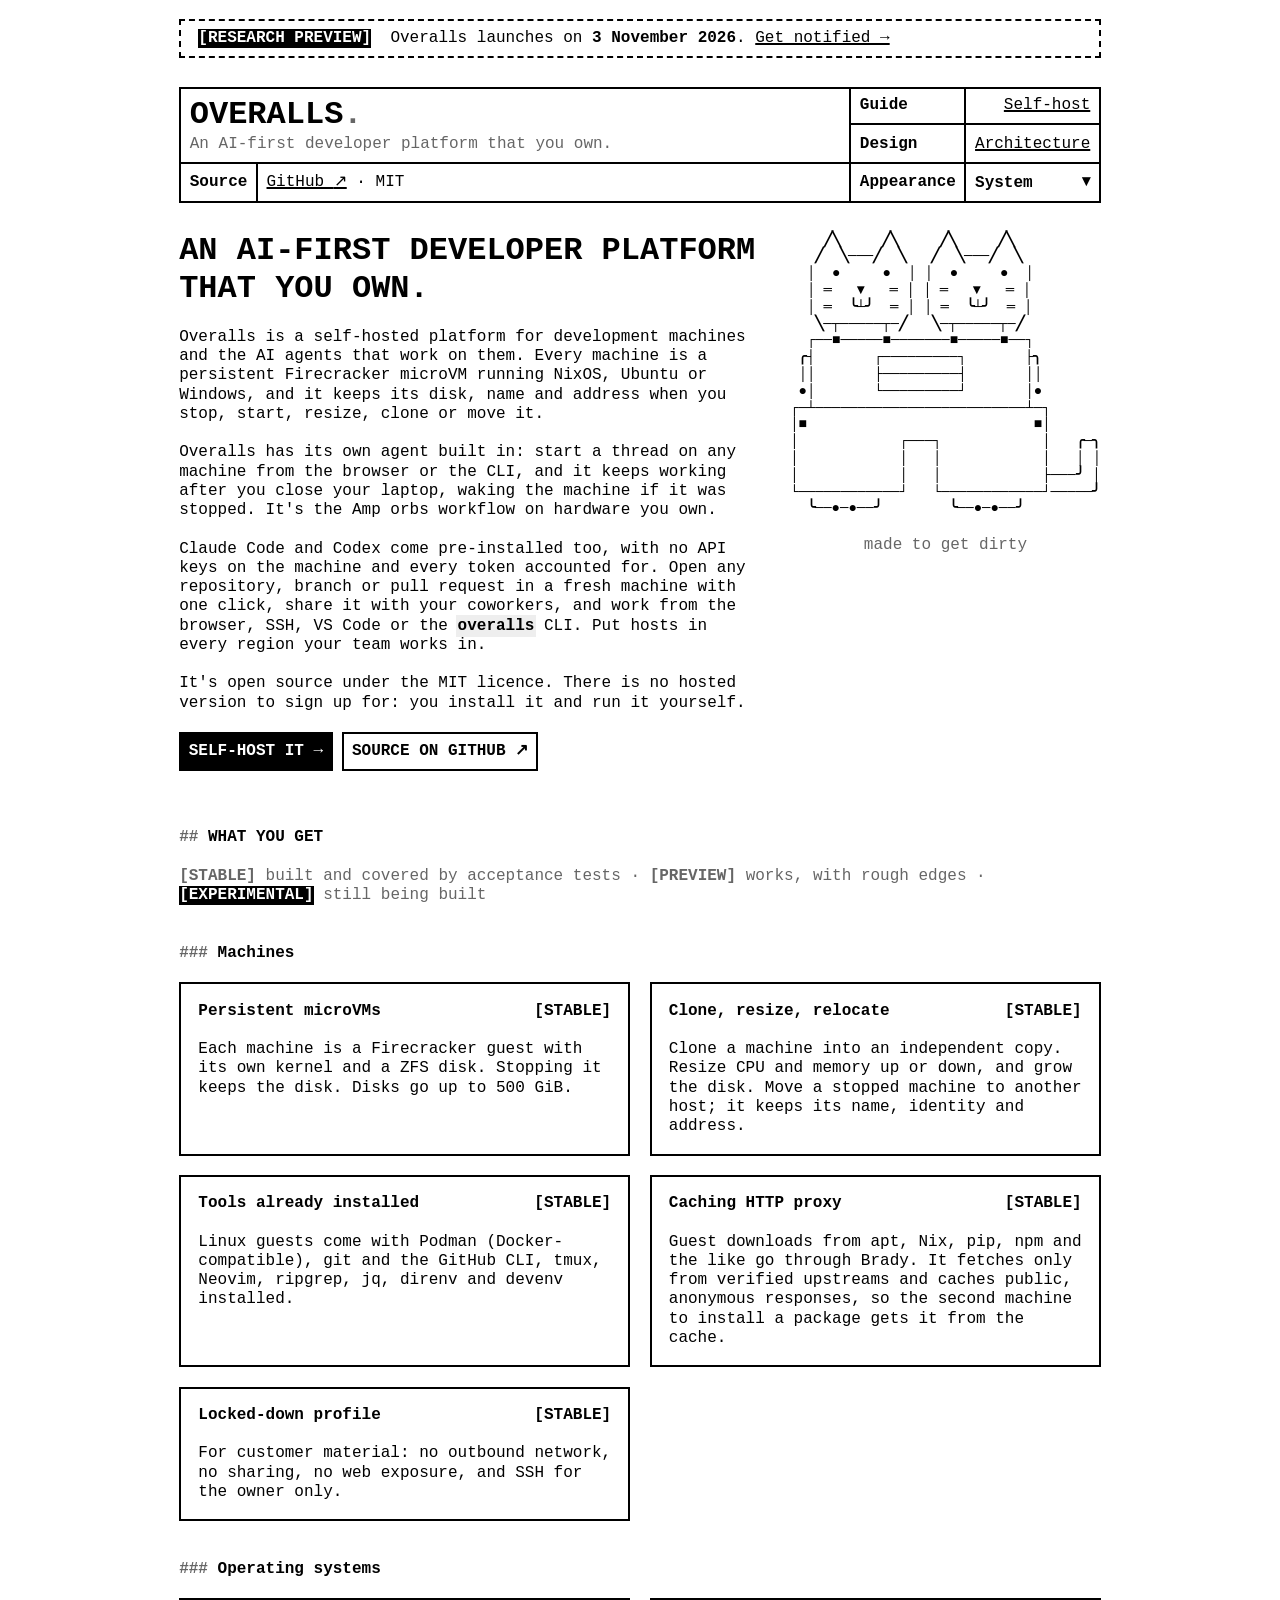
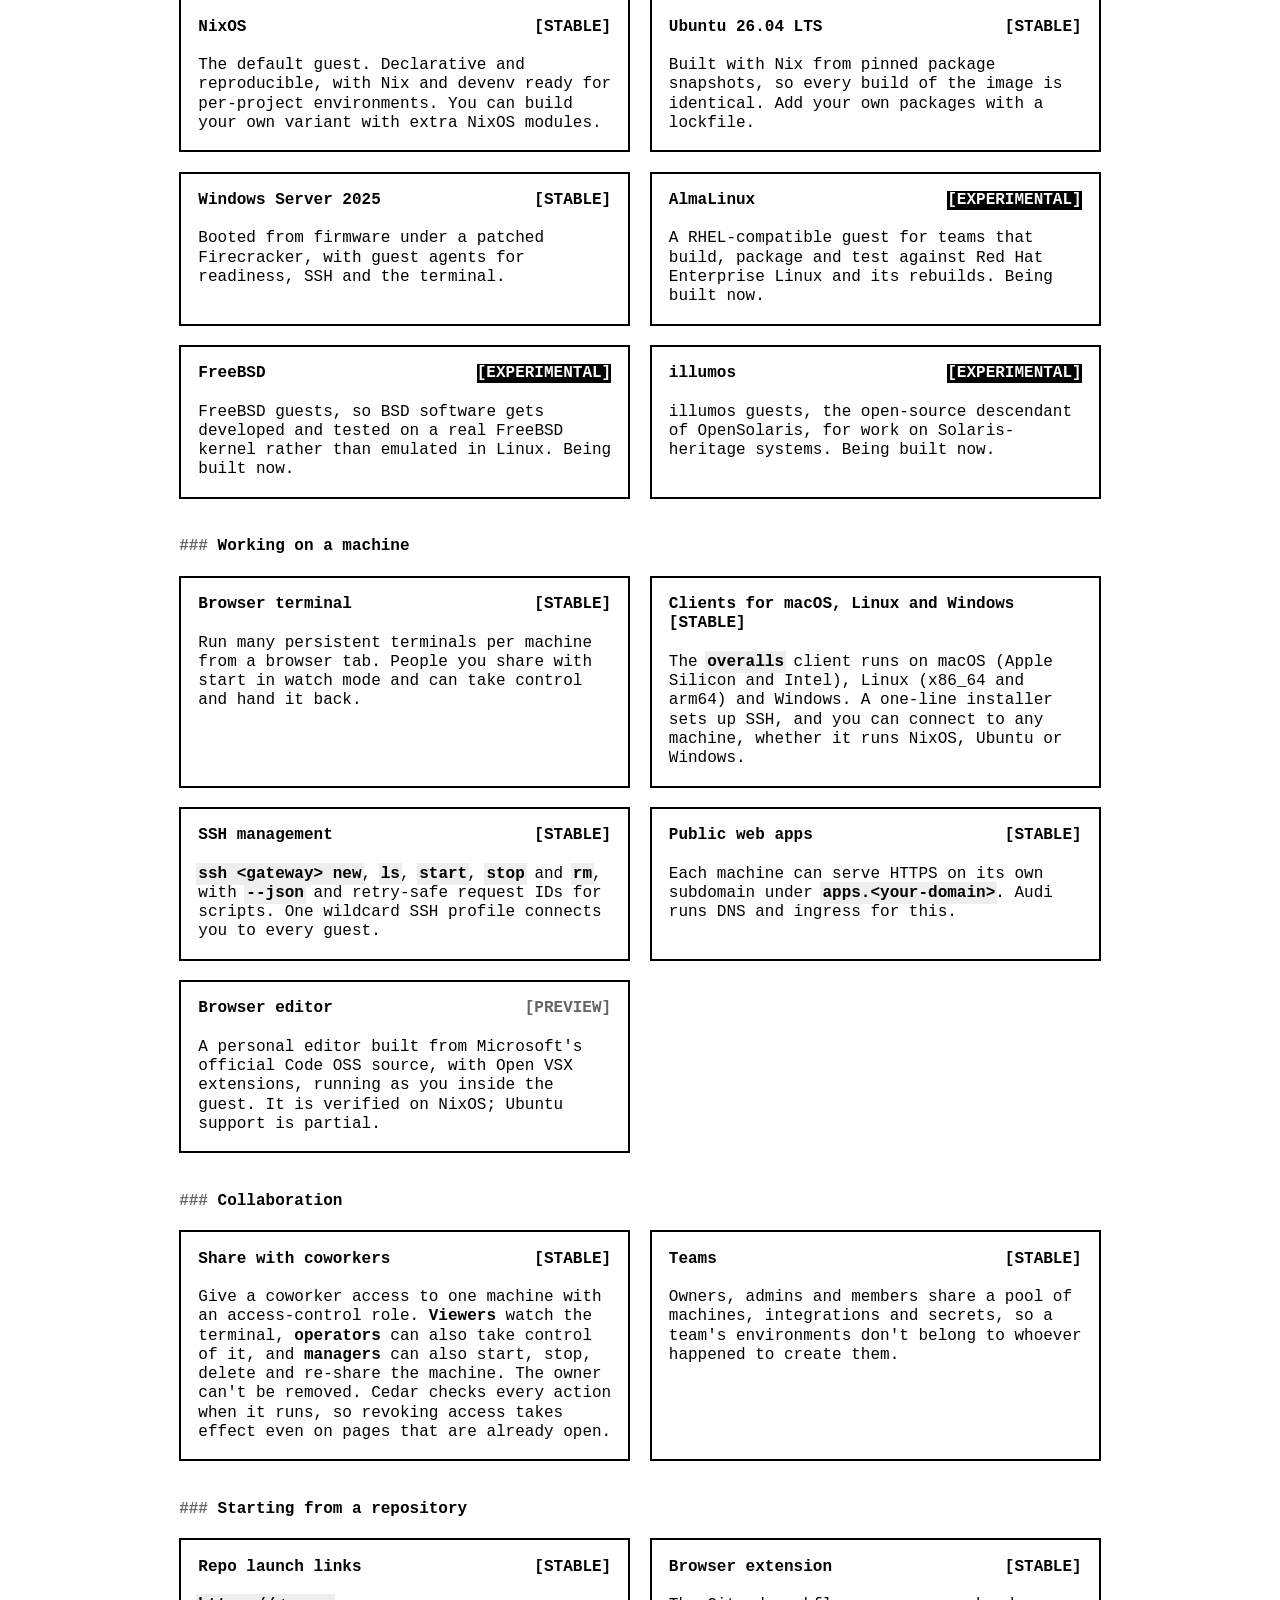
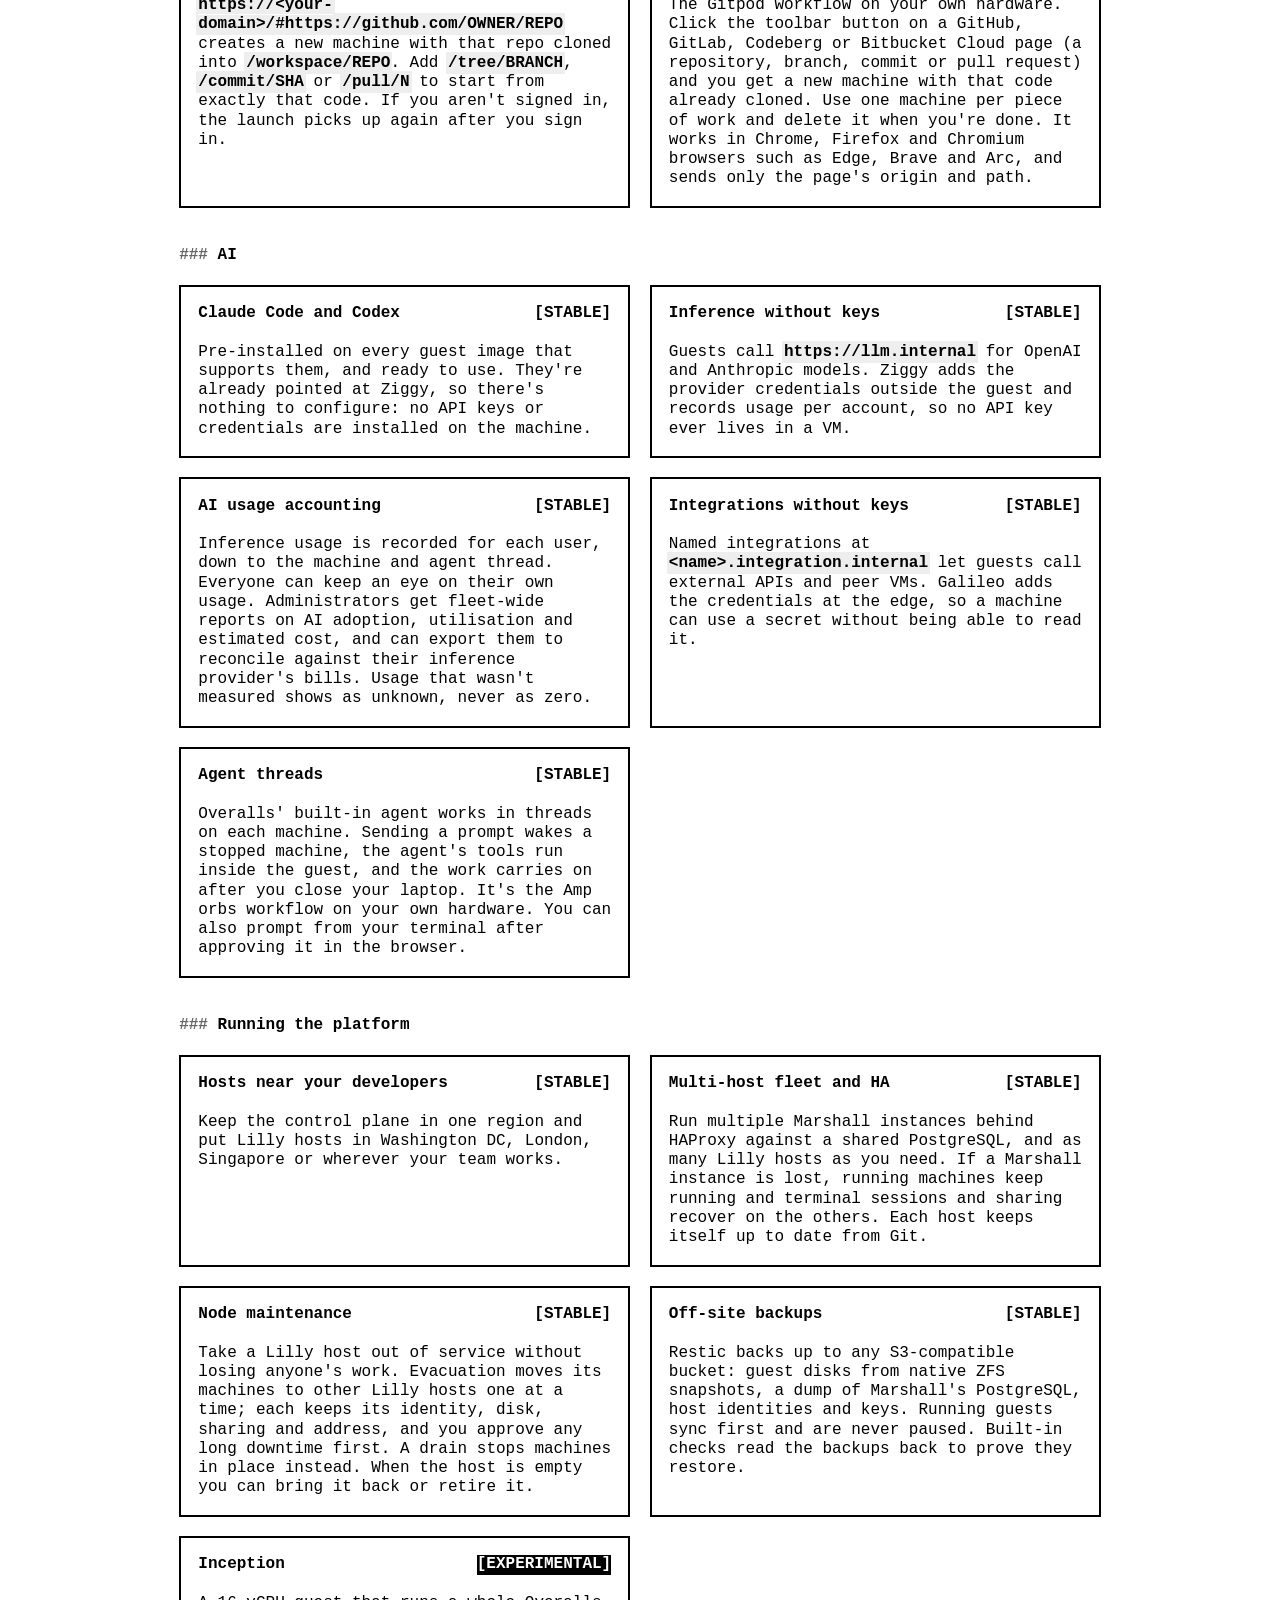
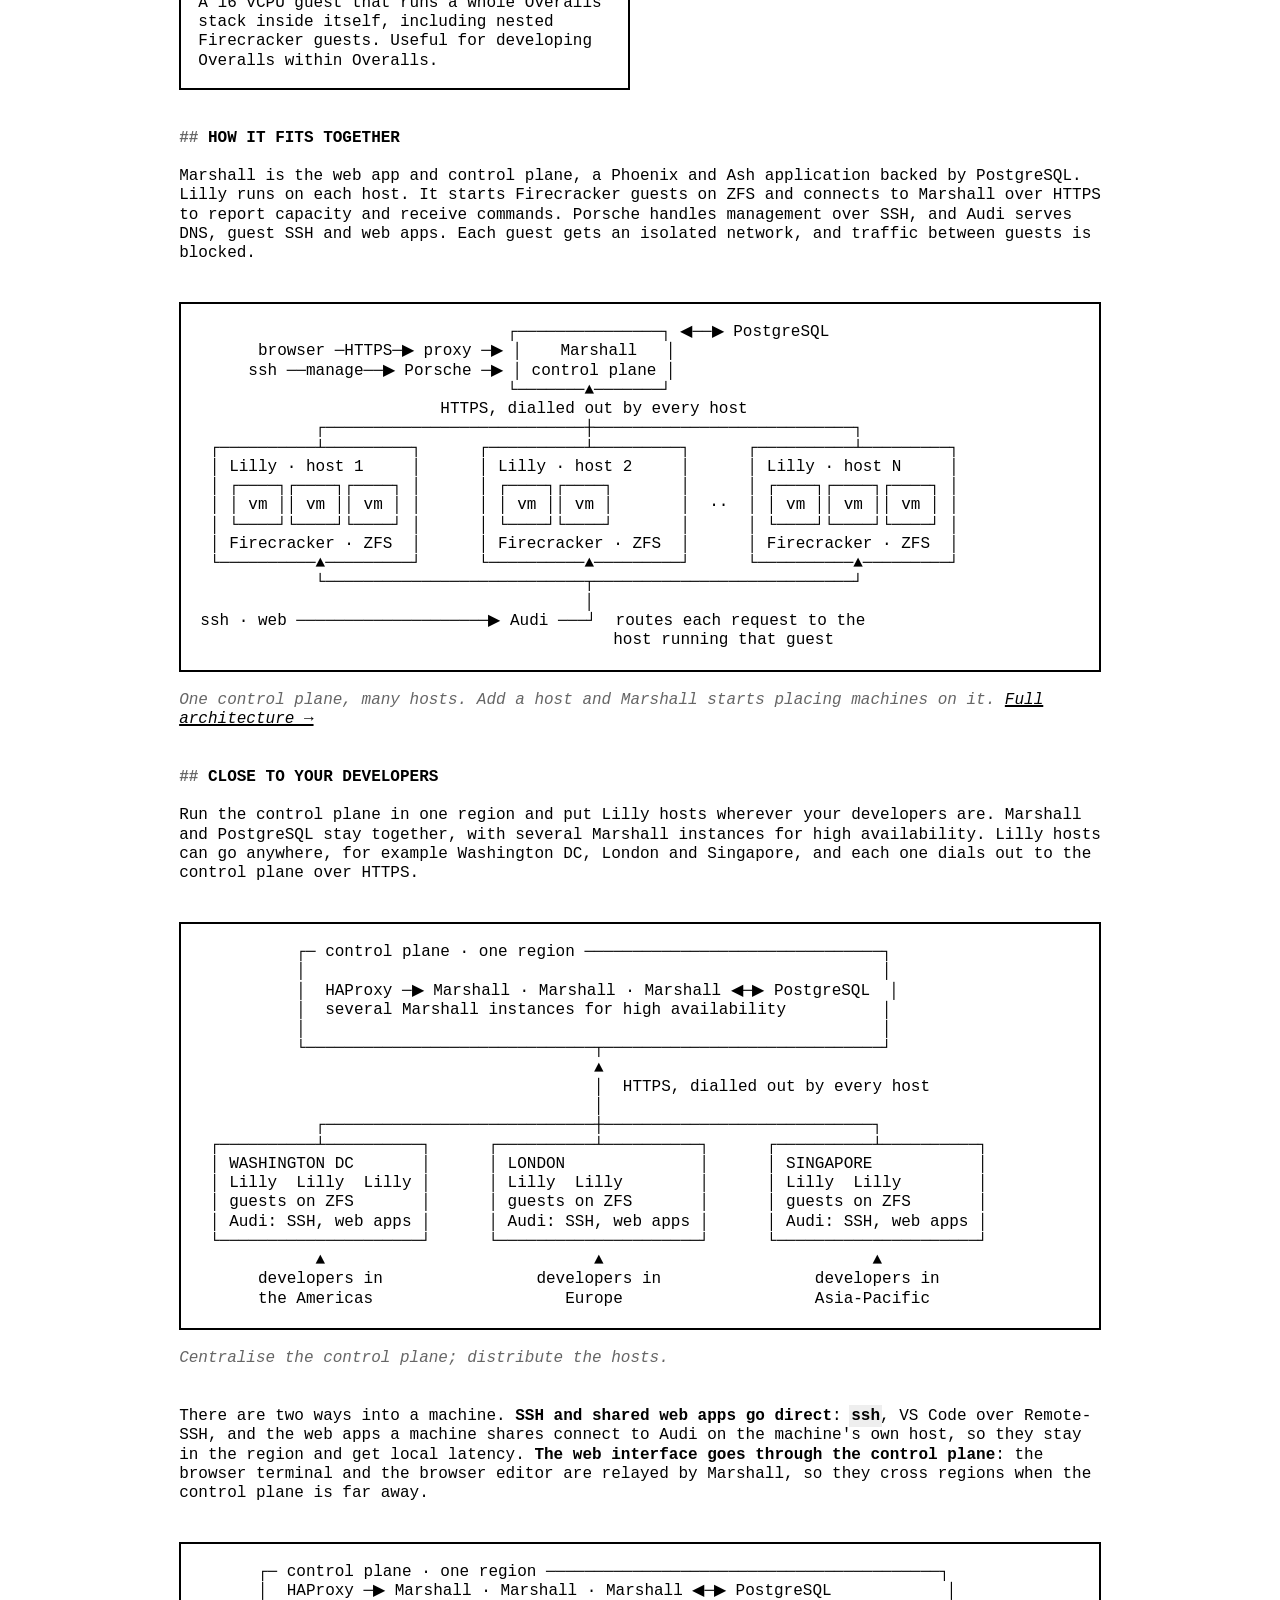
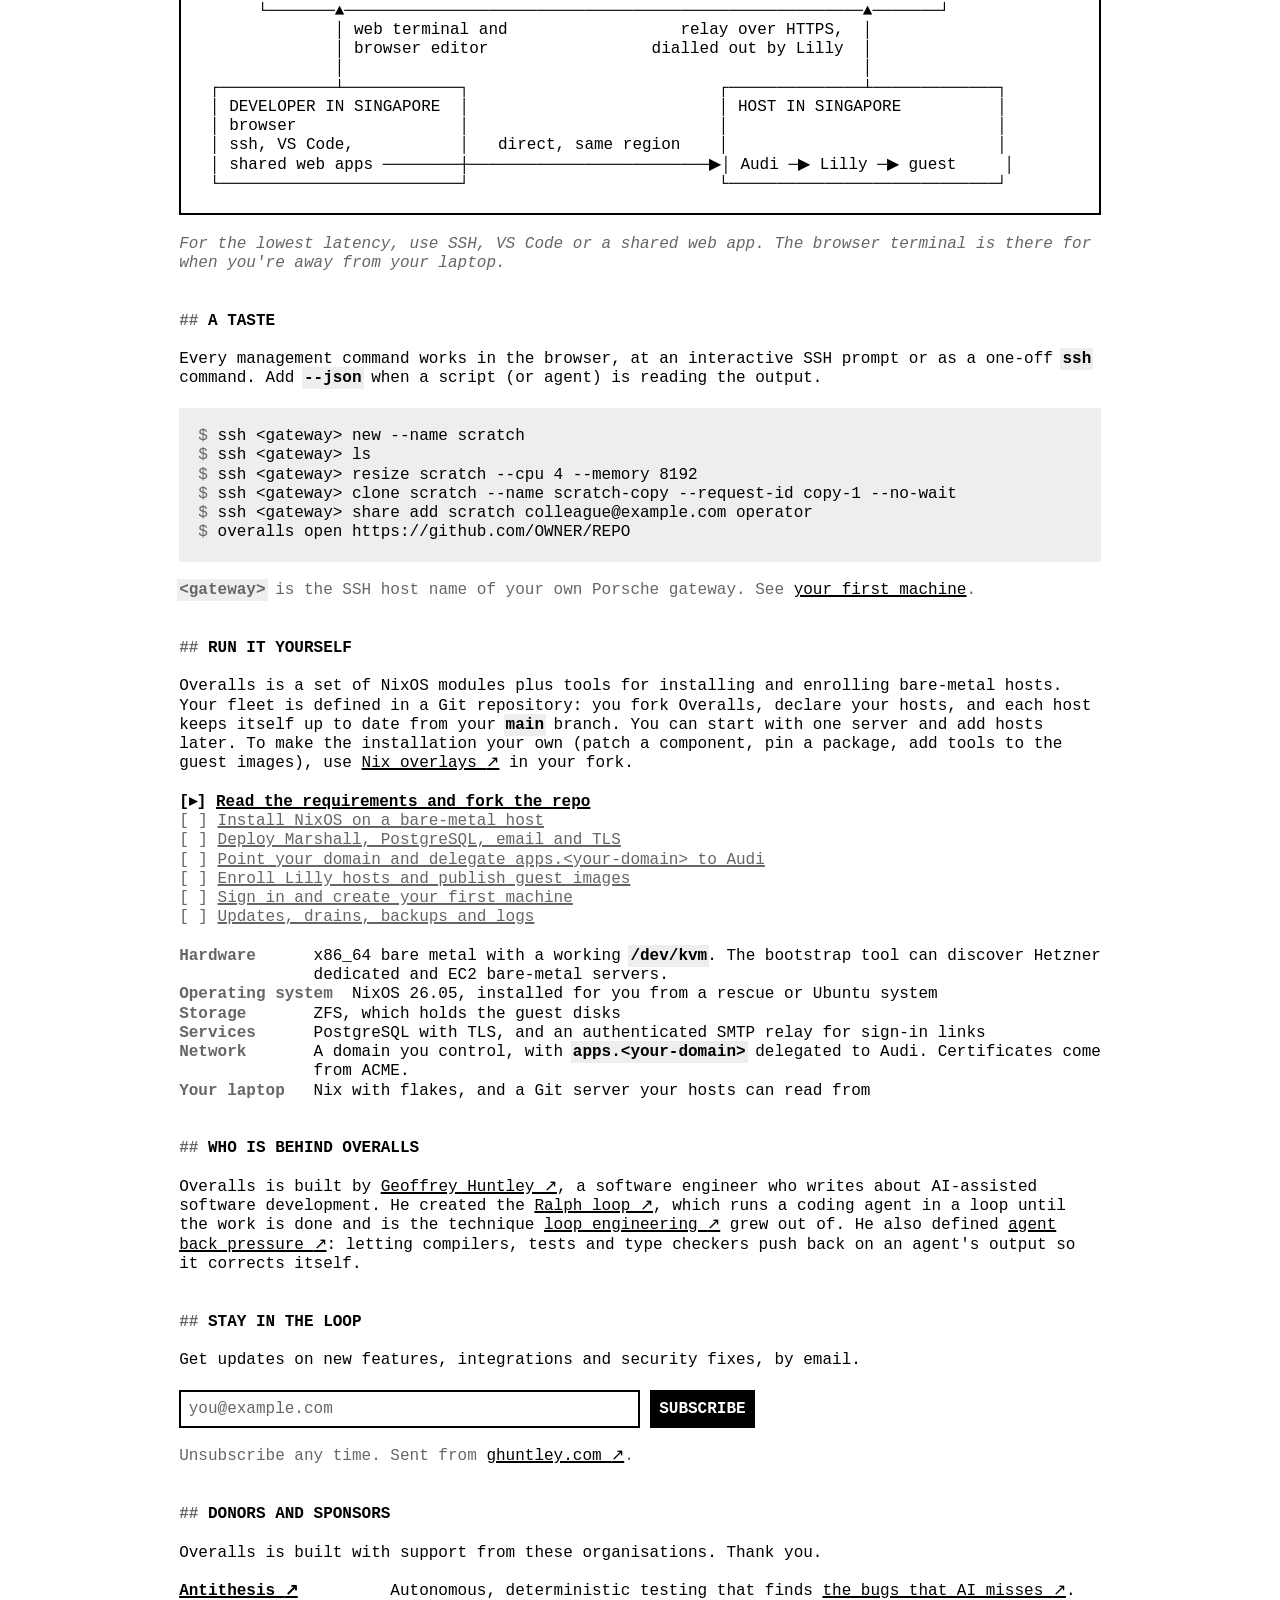
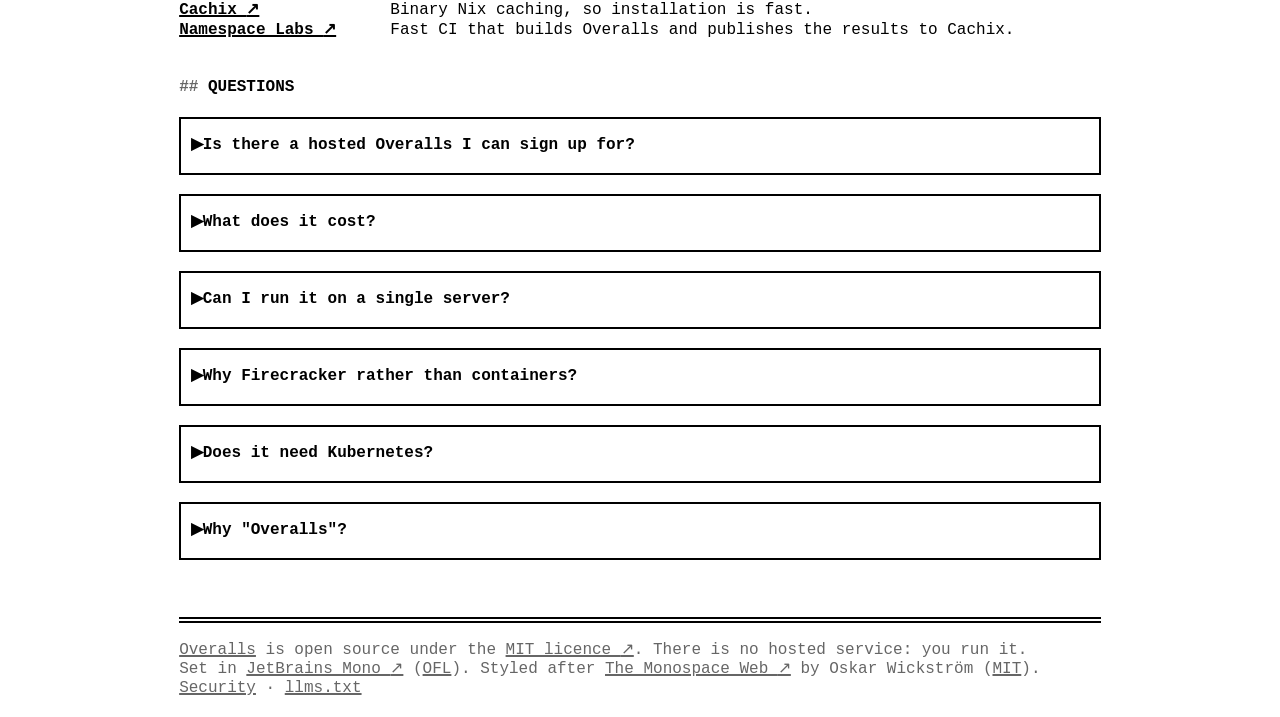
==== commit b81fdb95: "Add a Set up DNS page to the self-hosting guide - Apex: one A record per Marshall host, kept at your" ====
--- a/index.html
+++ b/index.html
@@ -359,6 +359,7 @@
 <li data-state="current"><span class="step-marker" aria-hidden="true"></span><a href="self-host/index.html">Read the requirements and fork the repo</a></li>
 <li><span class="step-marker" aria-hidden="true"></span><a href="self-host/provision.html">Install NixOS on a bare-metal host</a></li>
 <li><span class="step-marker" aria-hidden="true"></span><a href="self-host/deploy.html">Deploy Marshall, PostgreSQL, email and TLS</a></li>
+<li><span class="step-marker" aria-hidden="true"></span><a href="self-host/dns.html">Point your domain and delegate apps.&lt;your-domain&gt; to Audi</a></li>
 <li><span class="step-marker" aria-hidden="true"></span><a href="self-host/enroll.html">Enroll Lilly hosts and publish guest images</a></li>
 <li><span class="step-marker" aria-hidden="true"></span><a href="self-host/first-machine.html">Sign in and create your first machine</a></li>
 <li><span class="step-marker" aria-hidden="true"></span><a href="self-host/operations.html">Updates, drains, backups and logs</a></li>
@@ -368,7 +369,7 @@
 <div><dt>Operating system</dt><dd>NixOS 26.05, installed for you from a rescue or Ubuntu system</dd></div>
 <div><dt>Storage</dt><dd>ZFS, which holds the guest disks</dd></div>
 <div><dt>Services</dt><dd>PostgreSQL with TLS, and an authenticated SMTP relay for sign-in links</dd></div>
-<div><dt>Network</dt><dd>A domain you control. Certificates come from ACME, by HTTP-01 or Route 53 DNS-01.</dd></div>
+<div><dt>Network</dt><dd>A domain you control, with <code>apps.&lt;your-domain&gt;</code> delegated to Audi. Certificates come from ACME.</dd></div>
 <div><dt>Your laptop</dt><dd>Nix with flakes, and a Git server your hosts can read from</dd></div>
 </dl>
 </section>
--- a/assets/css/site.css
+++ b/assets/css/site.css
@@ -1285,3 +1285,16 @@
 .announcement time {
   font-weight: var(--font-weight-bold);
 }
+
+/* Inline code: shaded like command blocks so it stands out from monospace body text.
+   No horizontal padding, so text stays on the character grid. */
+:not(pre) > code {
+  background: var(--background-color-alt);
+  outline: 2px solid var(--background-color-alt);
+}
+
+/* Diagrams in guide pages use the full prose width. */
+.docs-content figure.diagram {
+  margin-left: 0;
+  margin-right: 0;
+}
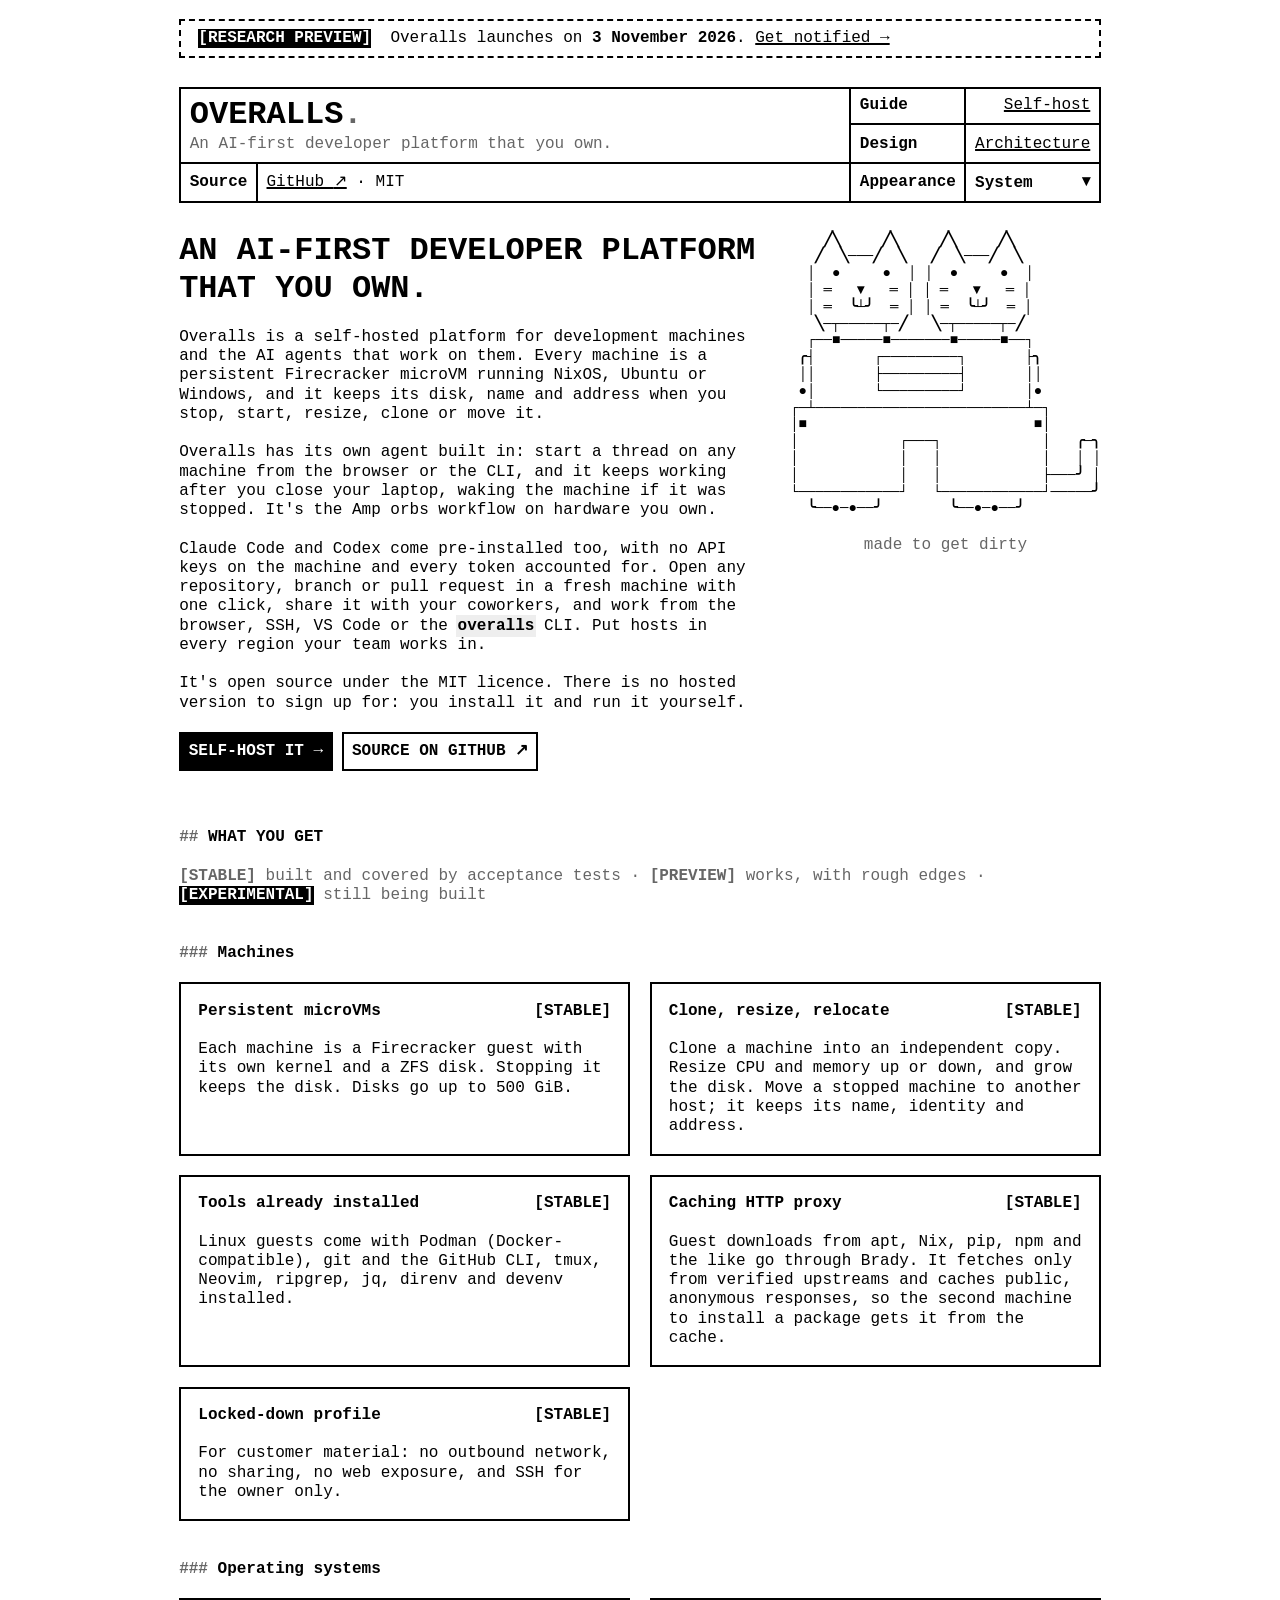
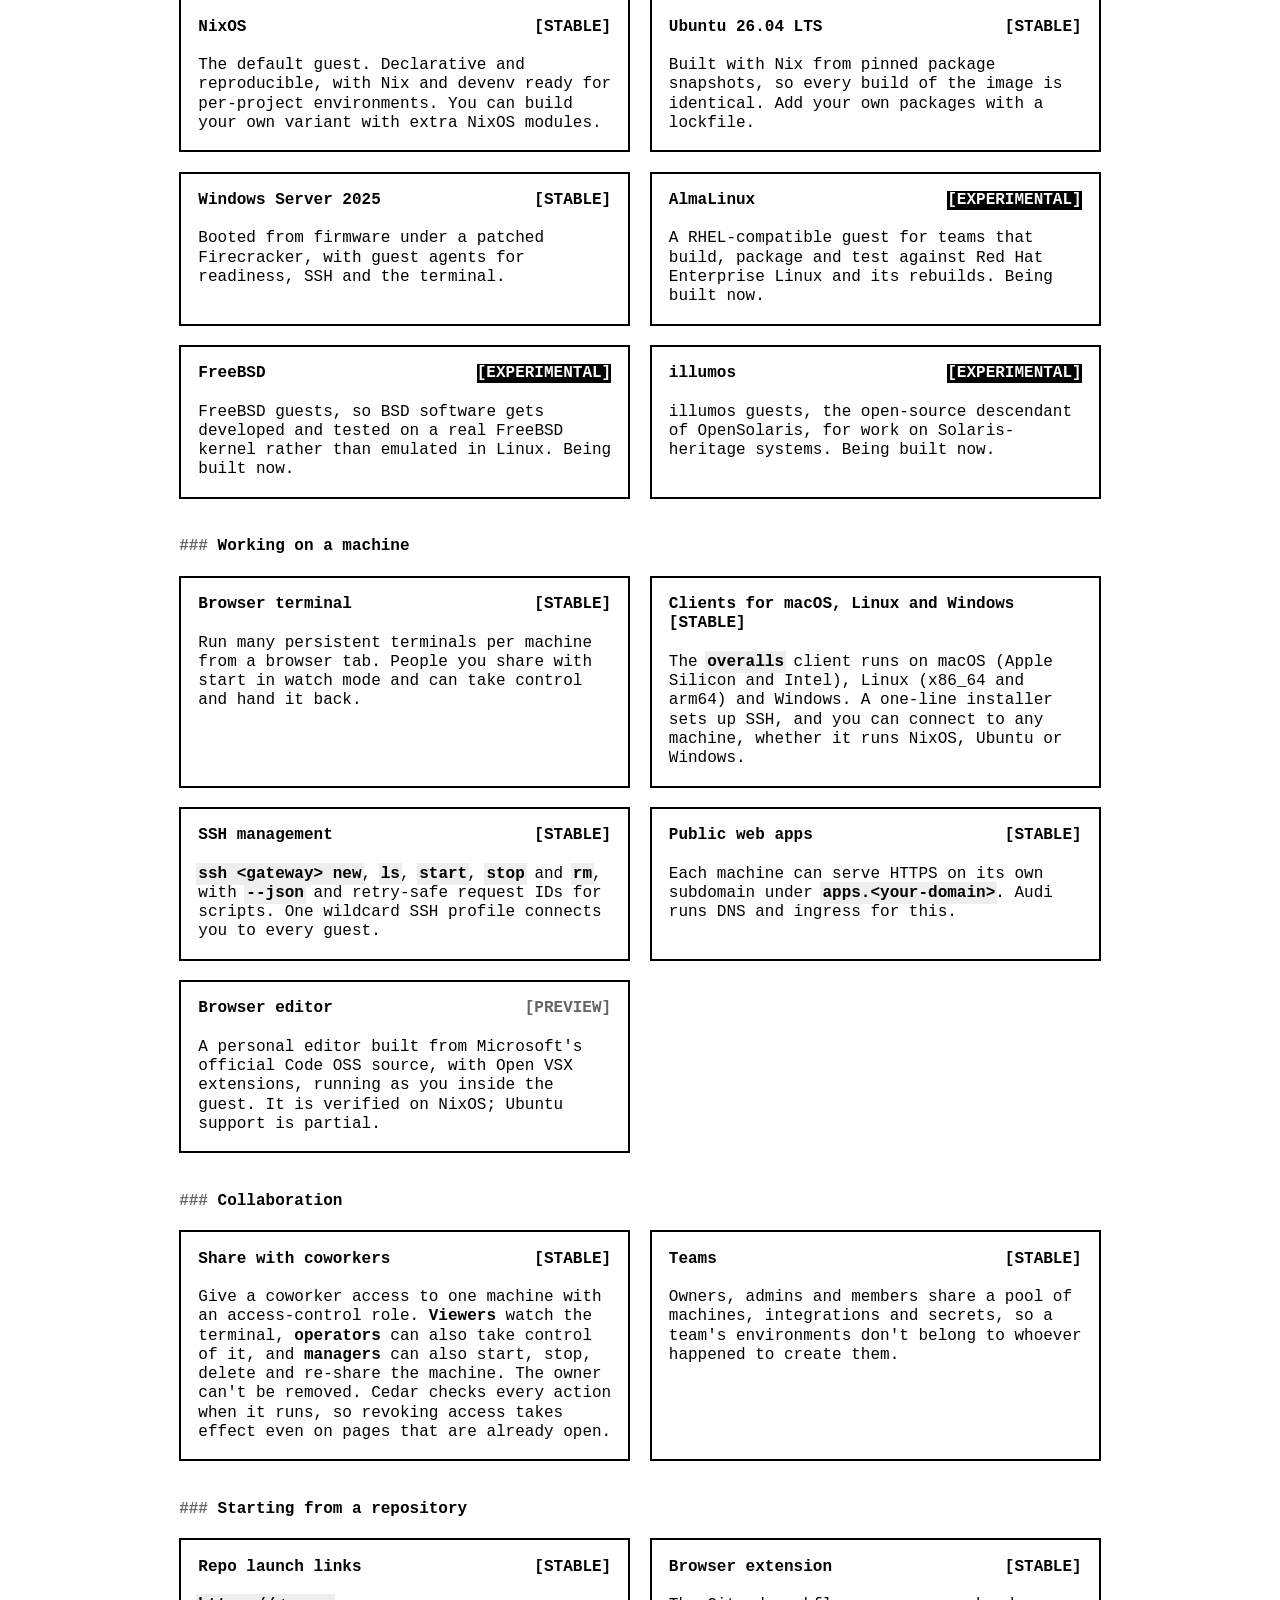
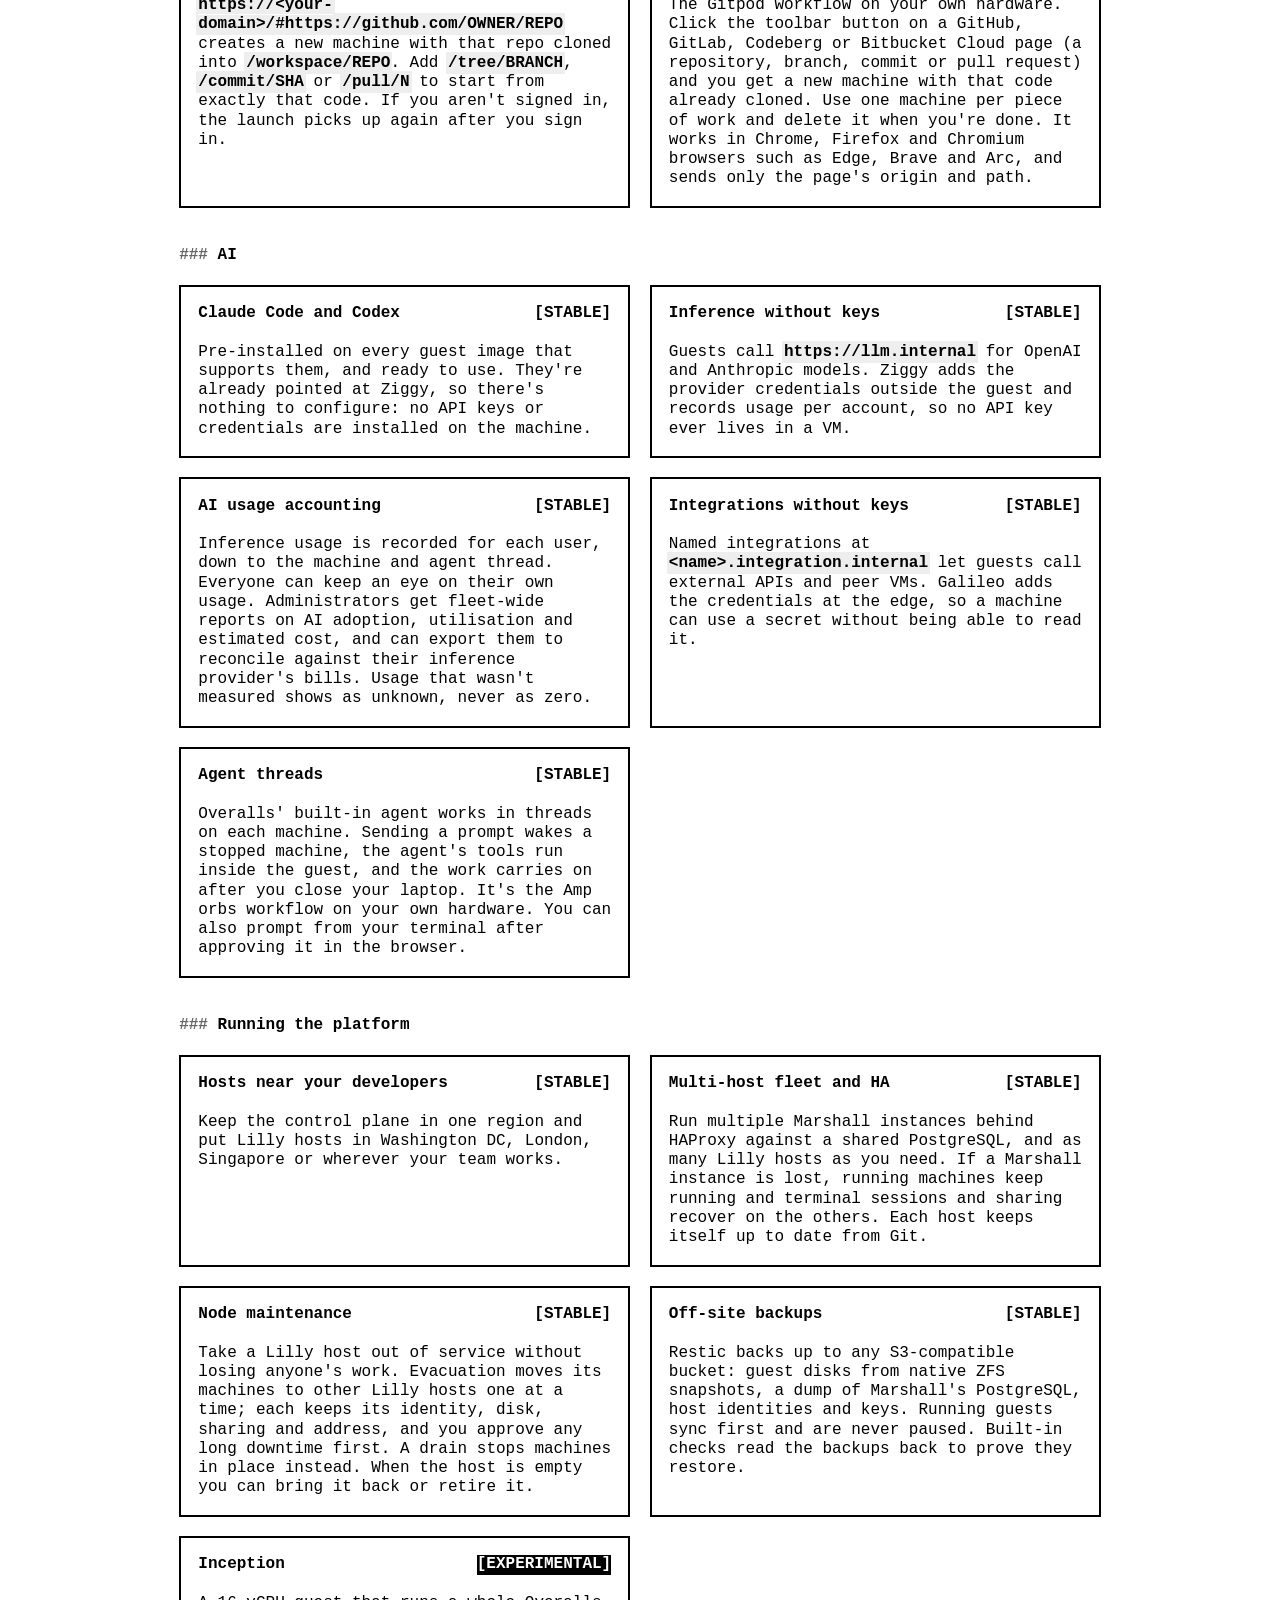
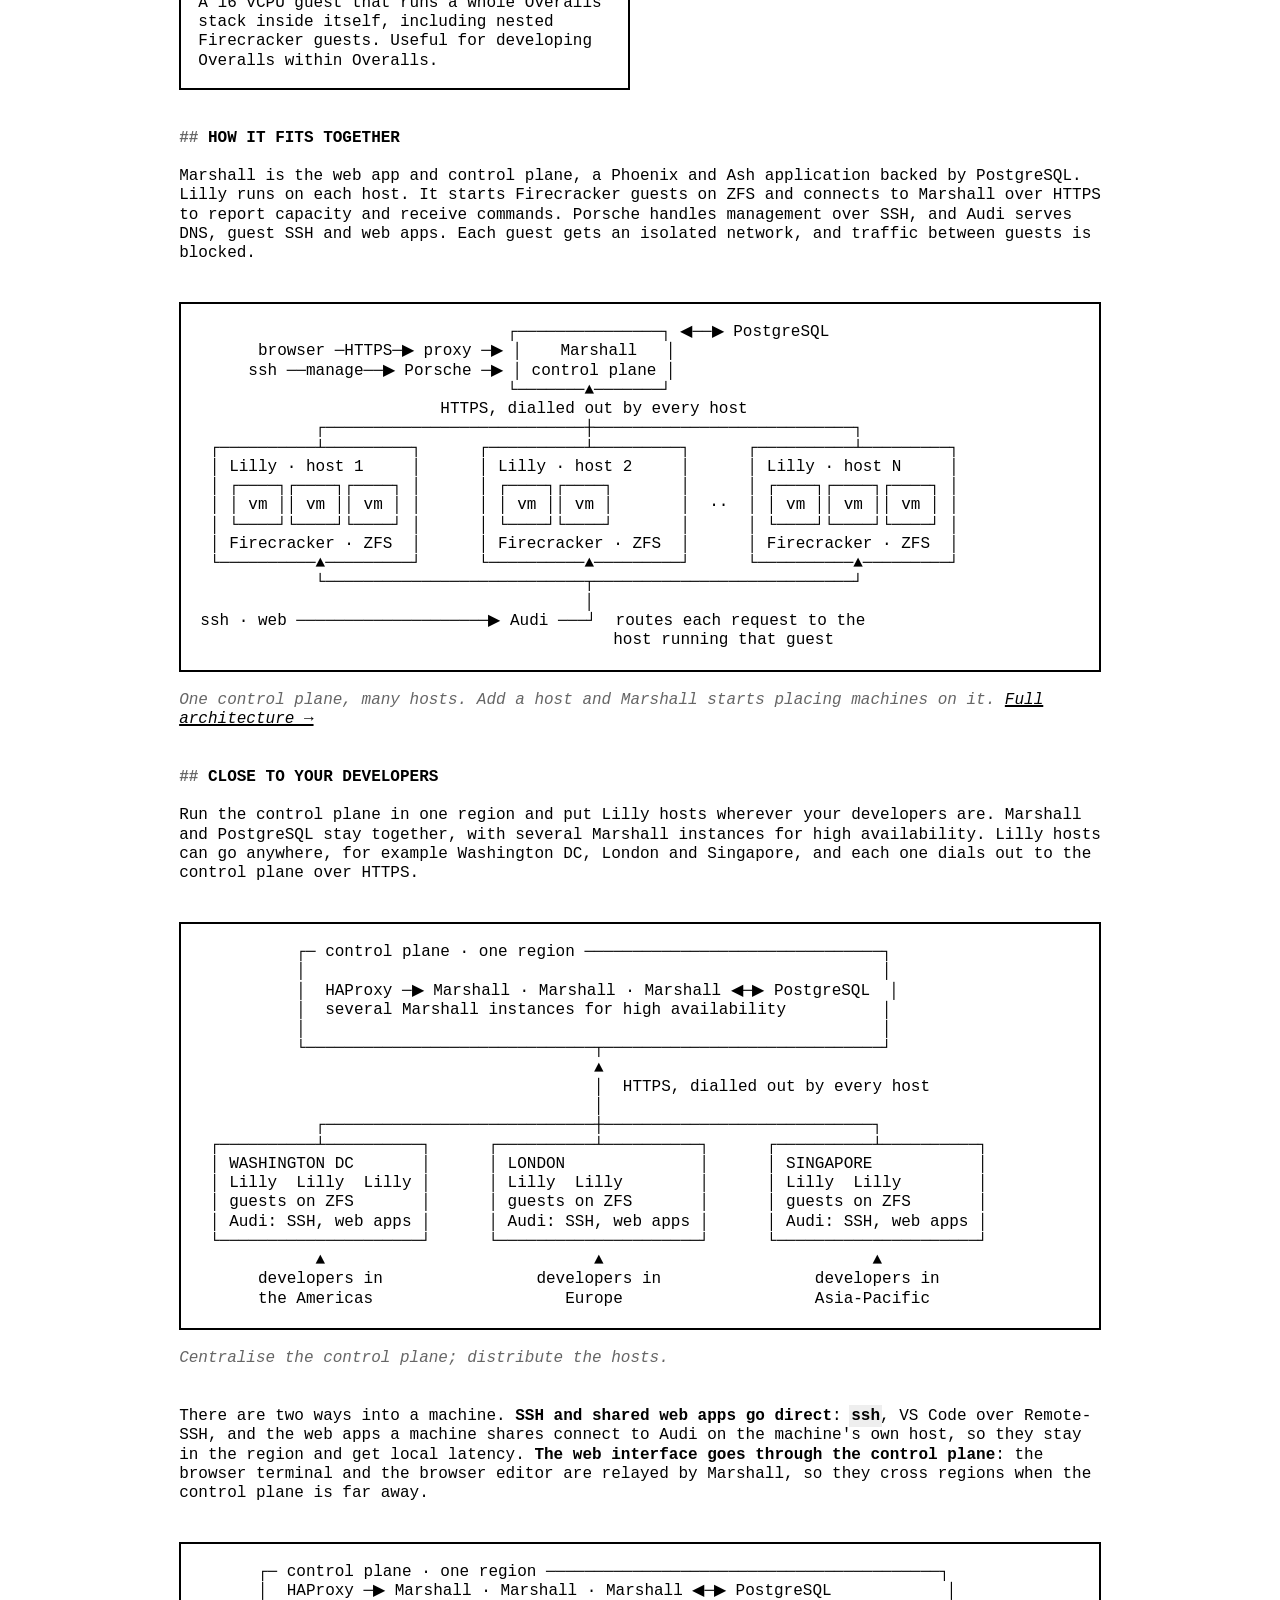
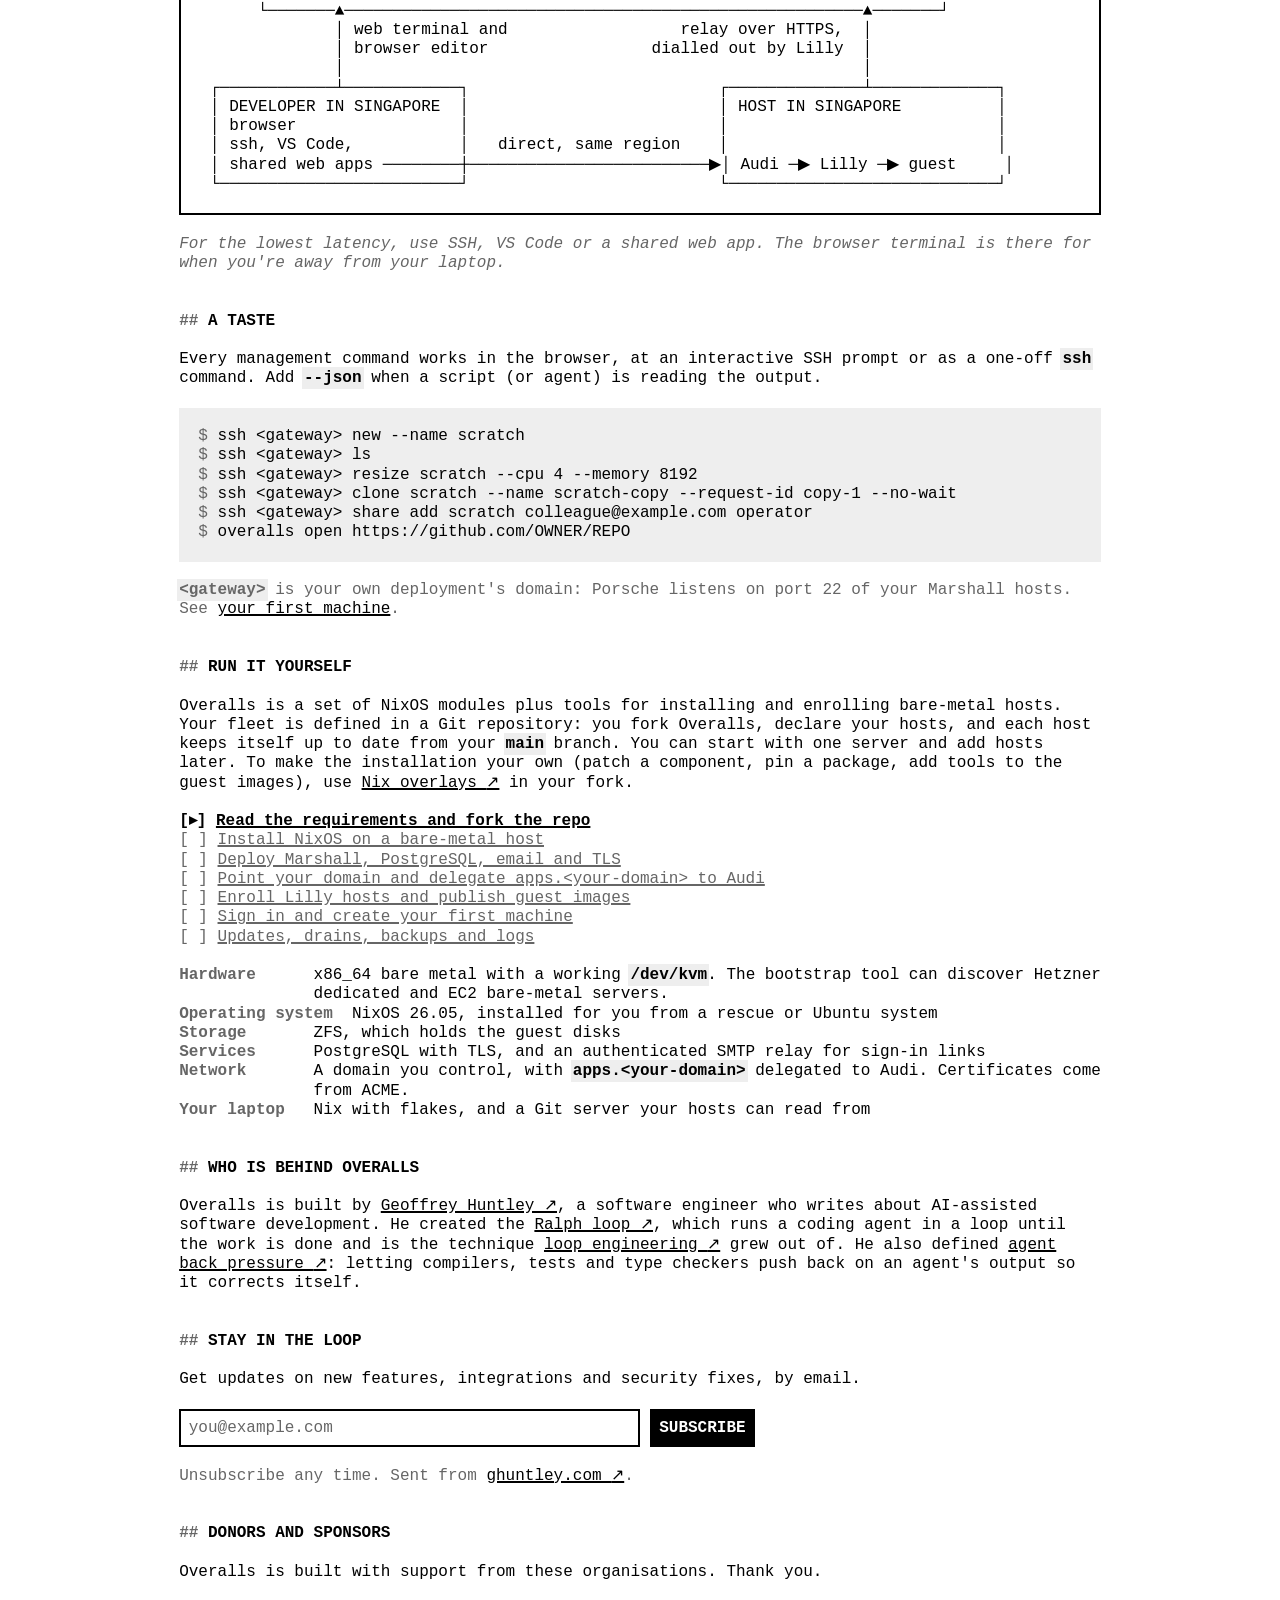
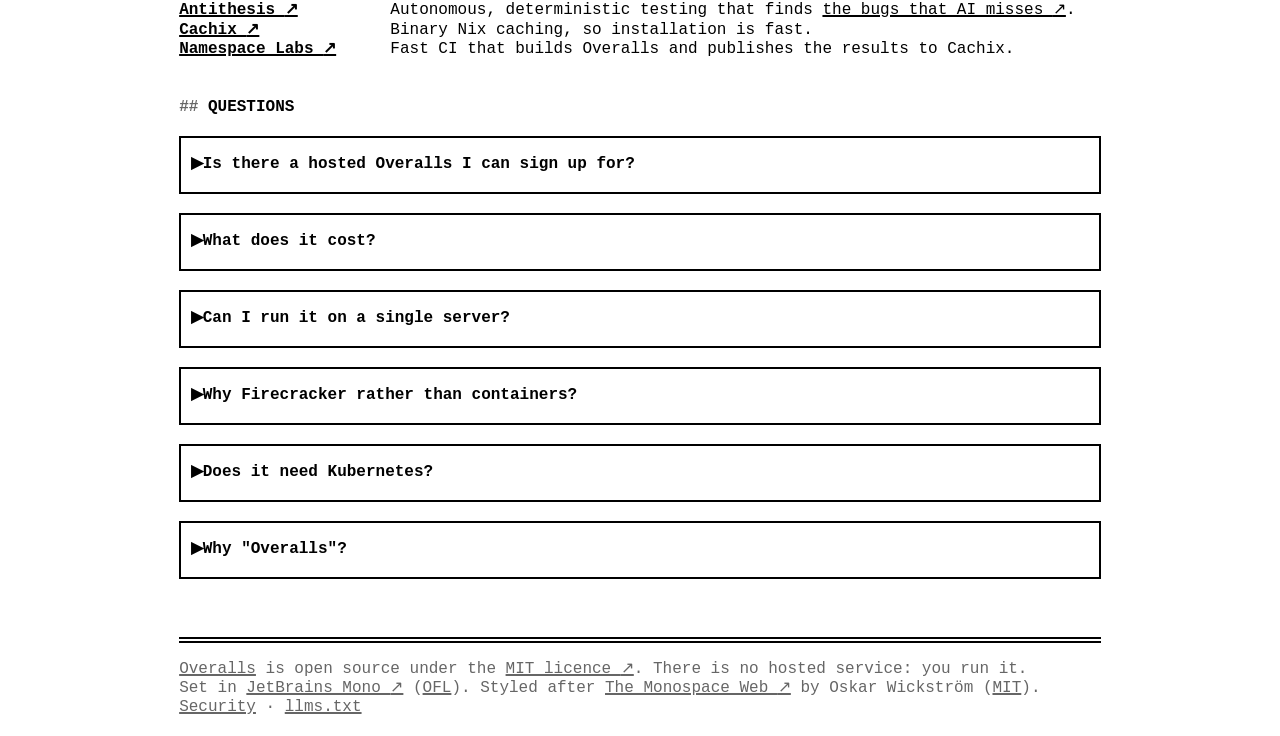
==== commit 68a9eaa4: "Explain Porsche's placement and address Porsche runs on the Marshall hosts on port 22 of the apex ad" ====
--- a/index.html
+++ b/index.html
@@ -349,7 +349,7 @@
 <span class="prompt">$ </span>ssh &lt;gateway&gt; clone scratch --name scratch-copy --request-id copy-1 --no-wait
 <span class="prompt">$ </span>ssh &lt;gateway&gt; share add scratch colleague@example.com operator
 <span class="prompt">$ </span>overalls open https://github.com/OWNER/REPO</pre>
-<p class="muted"><code>&lt;gateway&gt;</code> is the SSH host name of your own Porsche gateway. See <a href="self-host/first-machine.html">your first machine</a>.</p>
+<p class="muted"><code>&lt;gateway&gt;</code> is your own deployment's domain: Porsche listens on port 22 of your Marshall hosts. See <a href="self-host/first-machine.html">your first machine</a>.</p>
 </section>
 
 <section aria-labelledby="run">
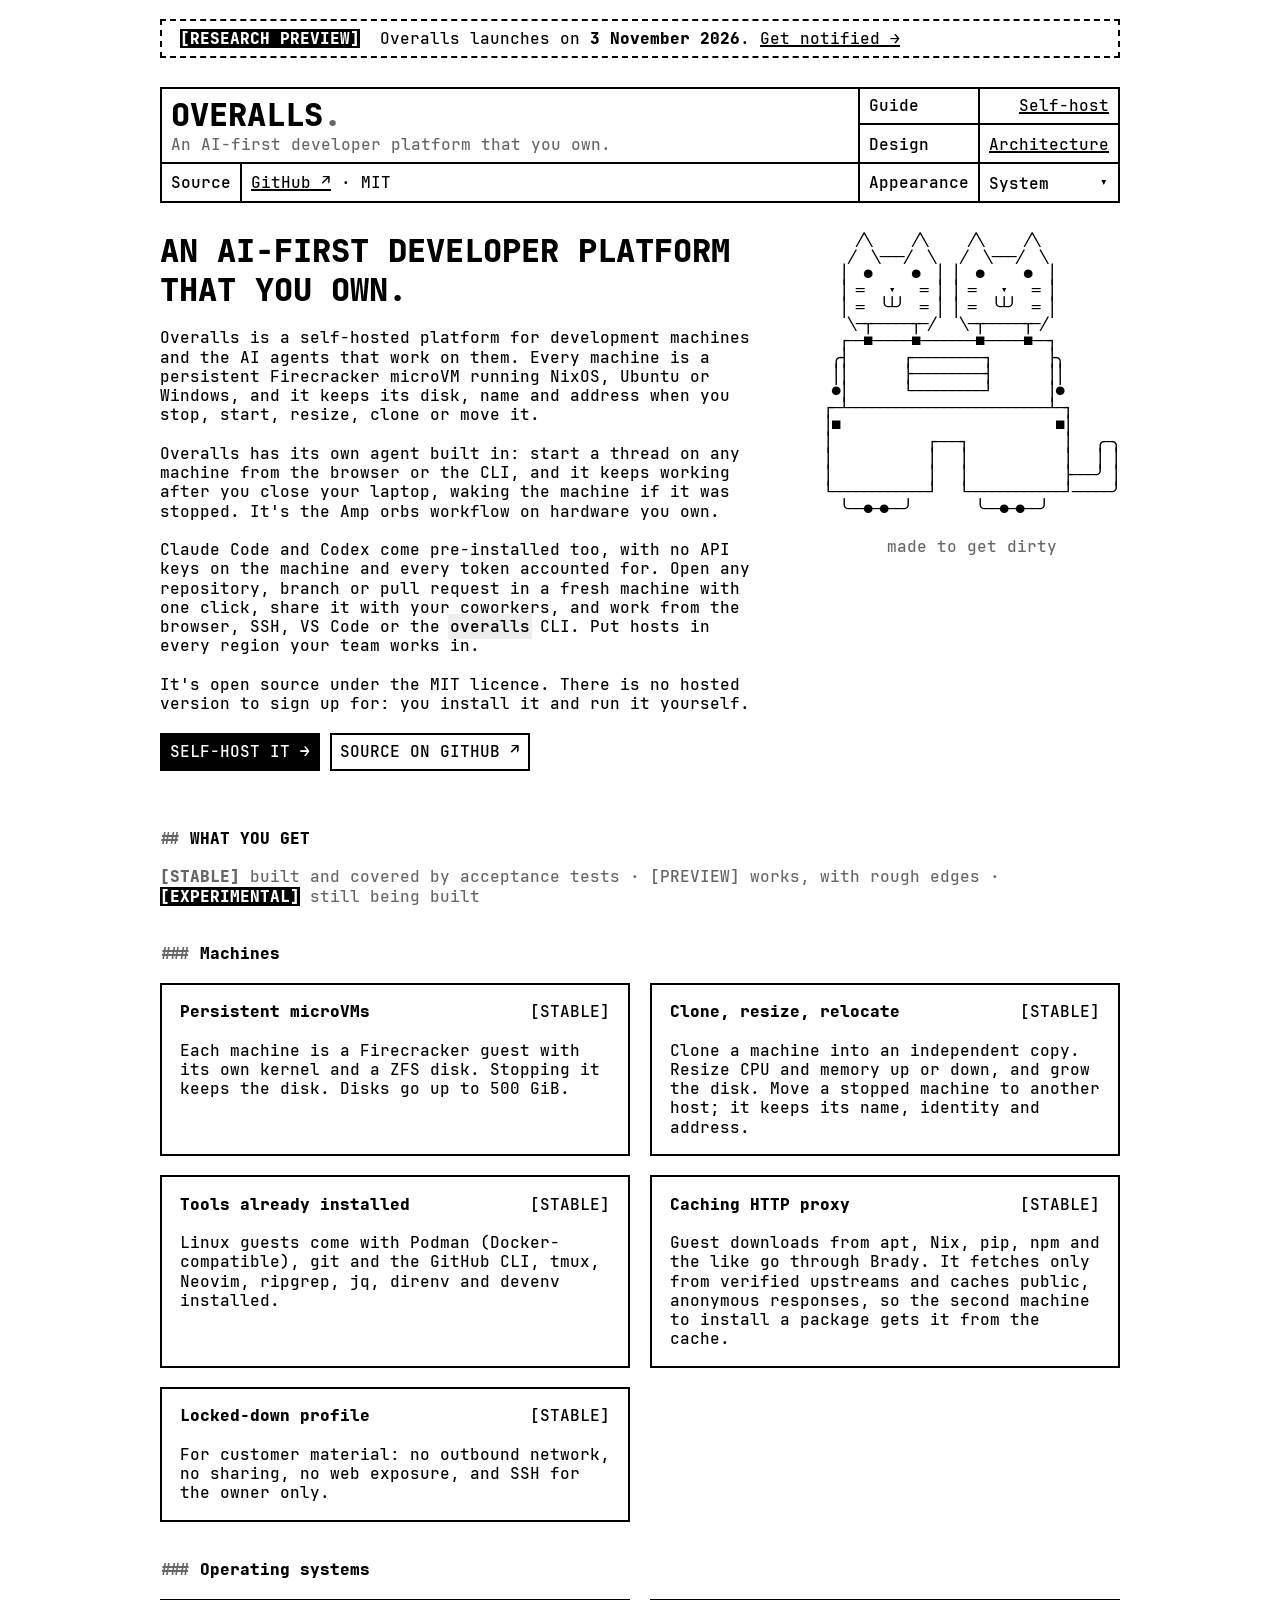
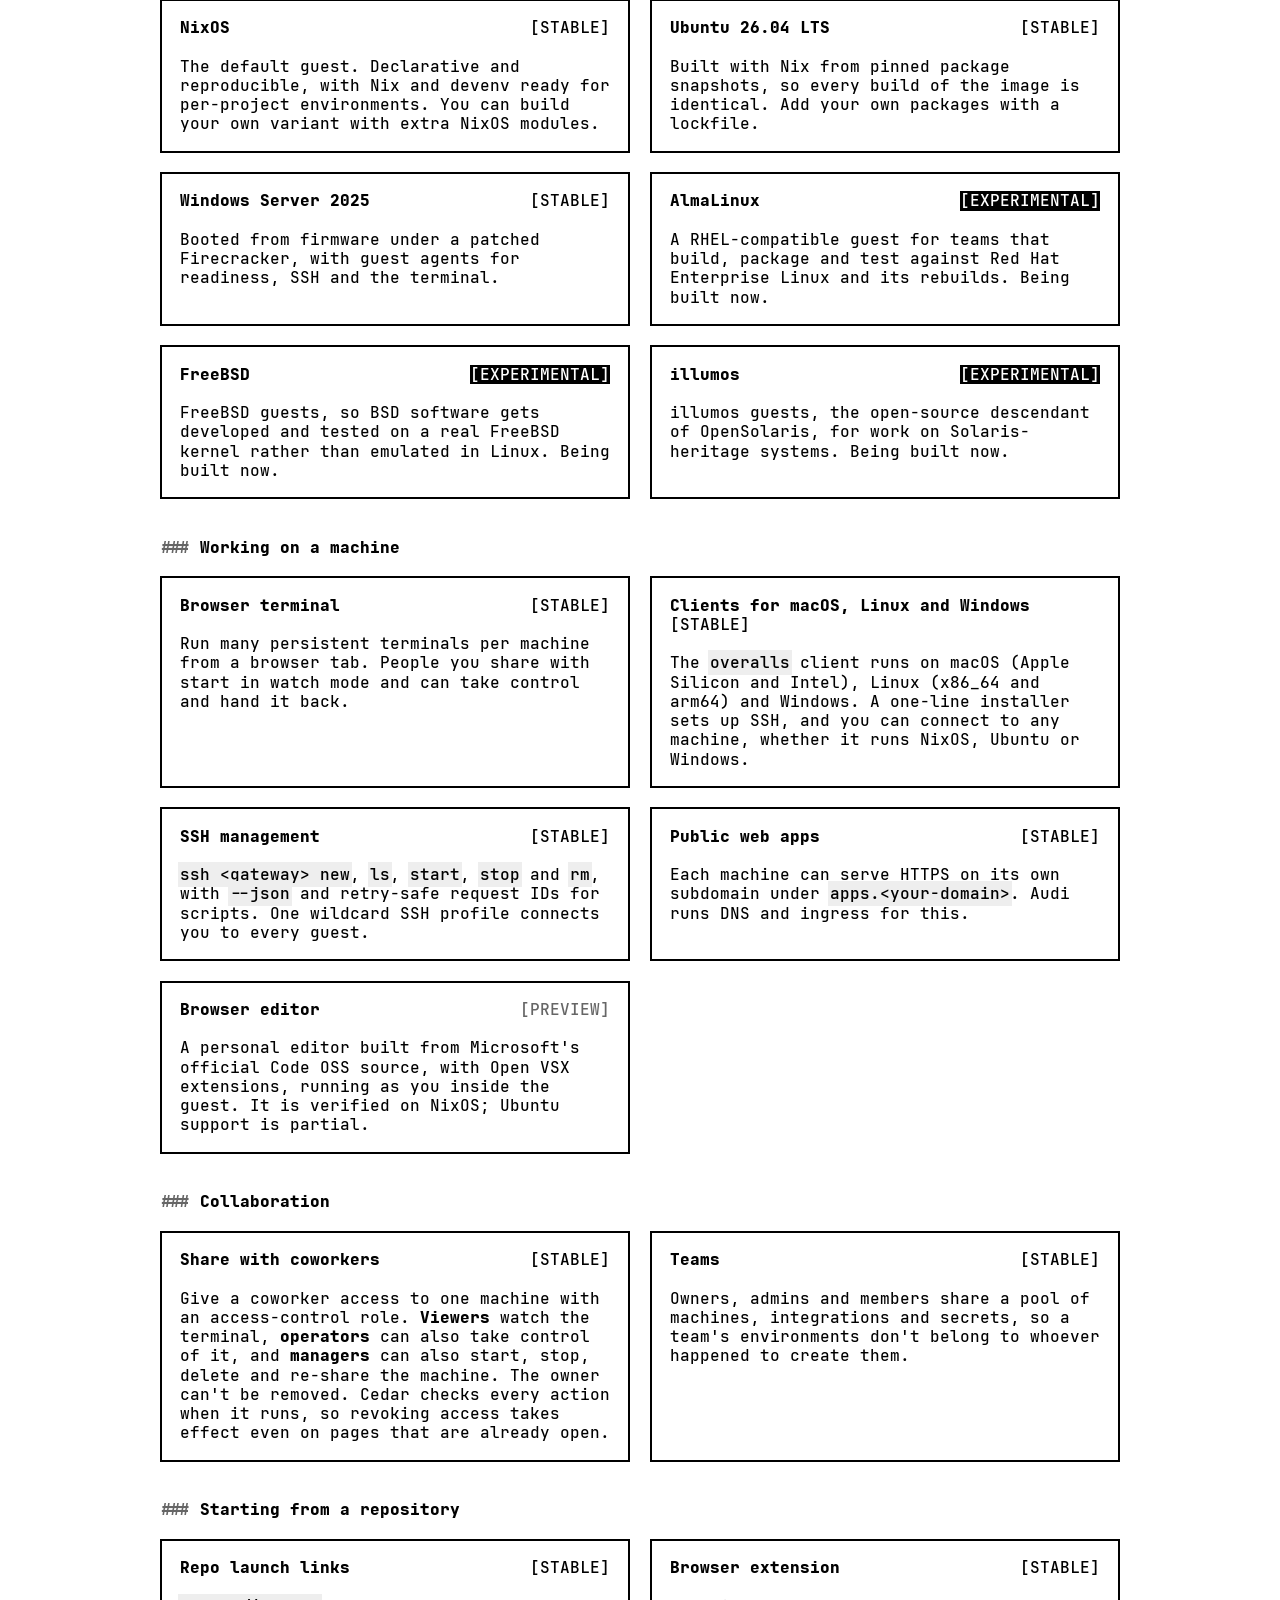
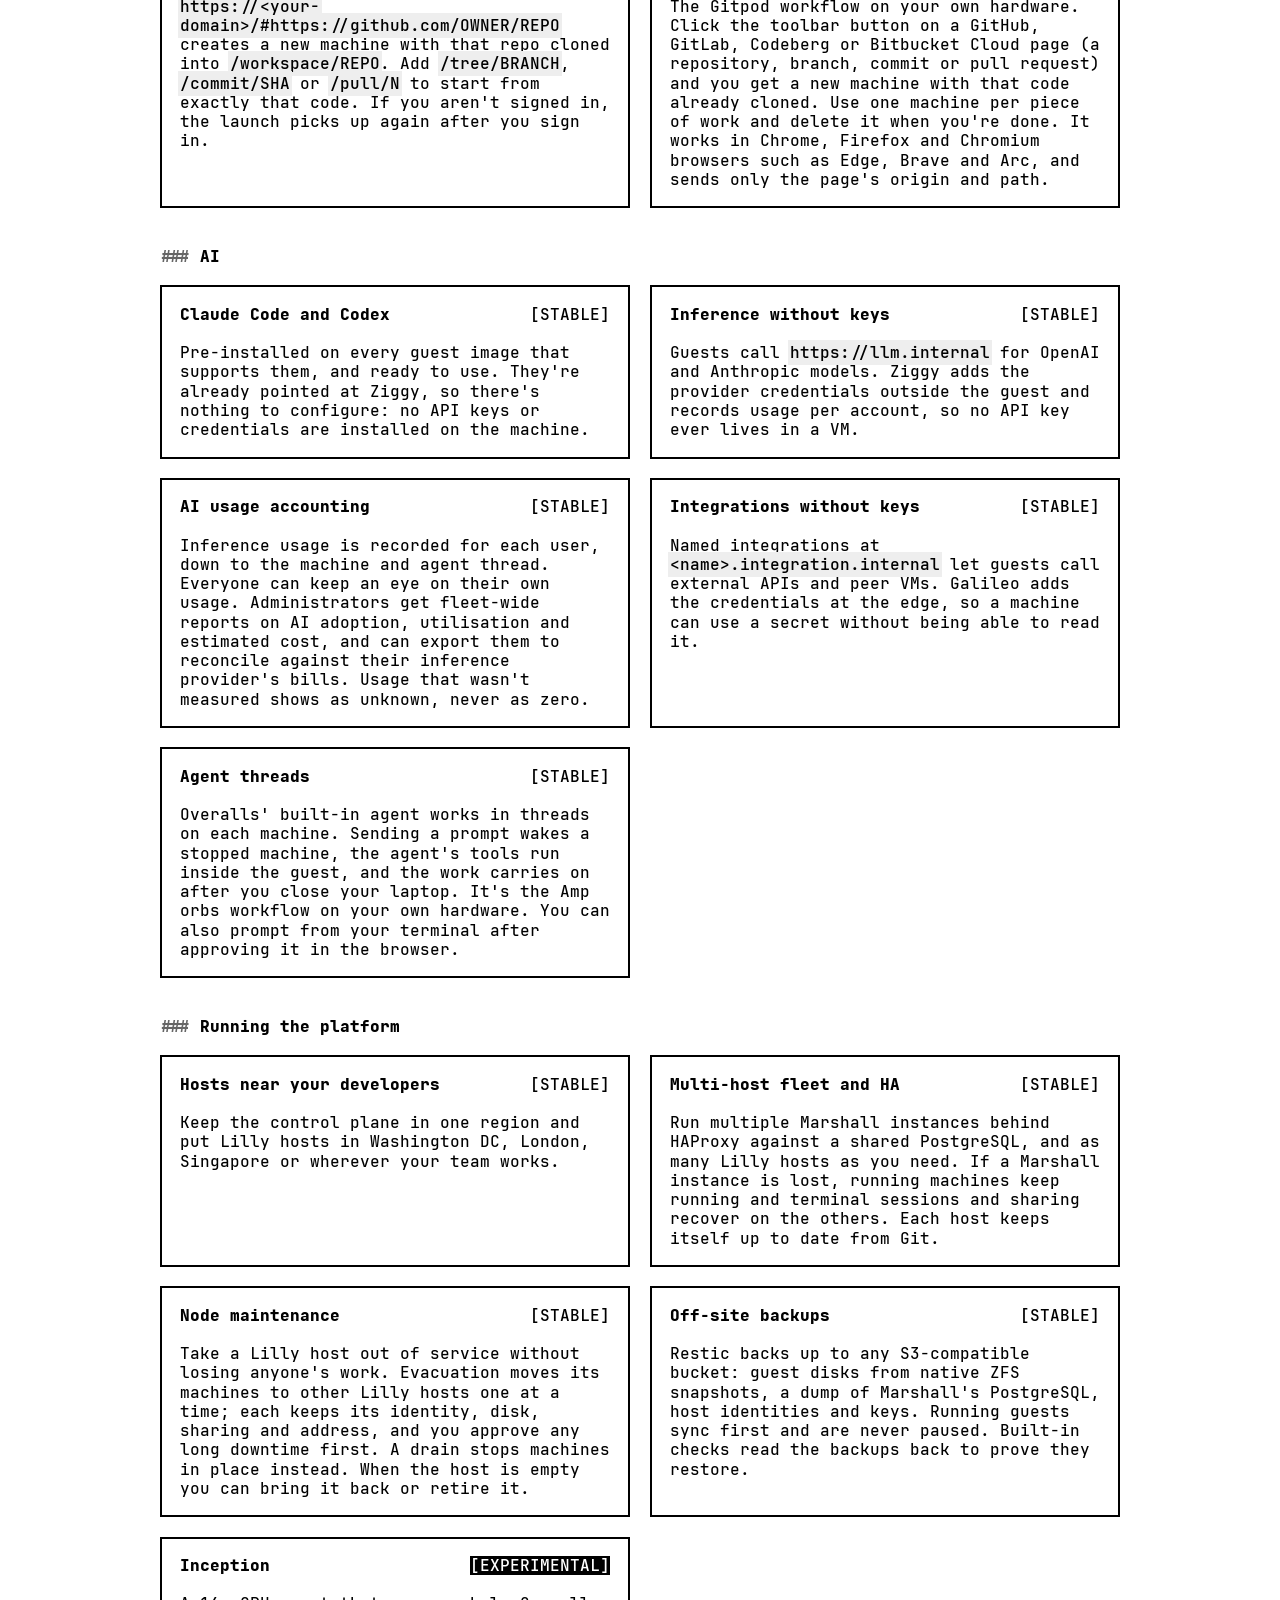
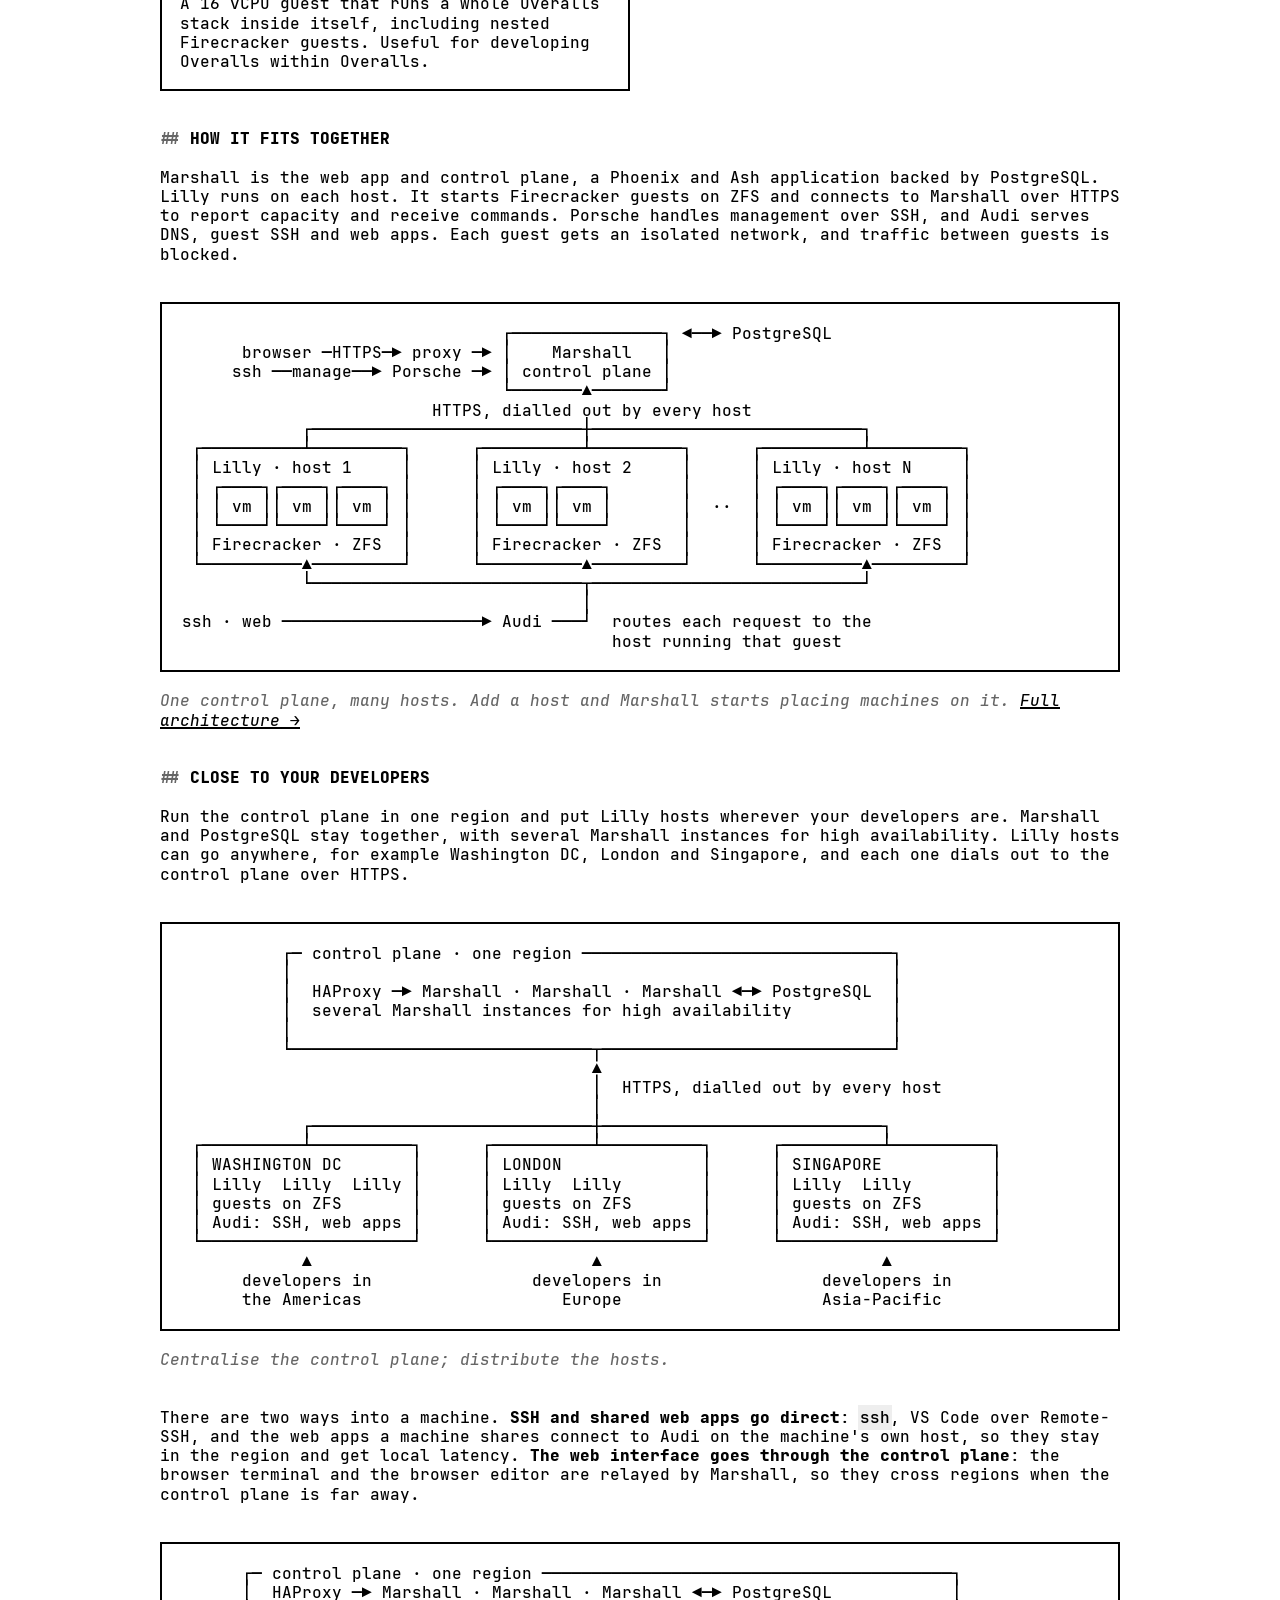
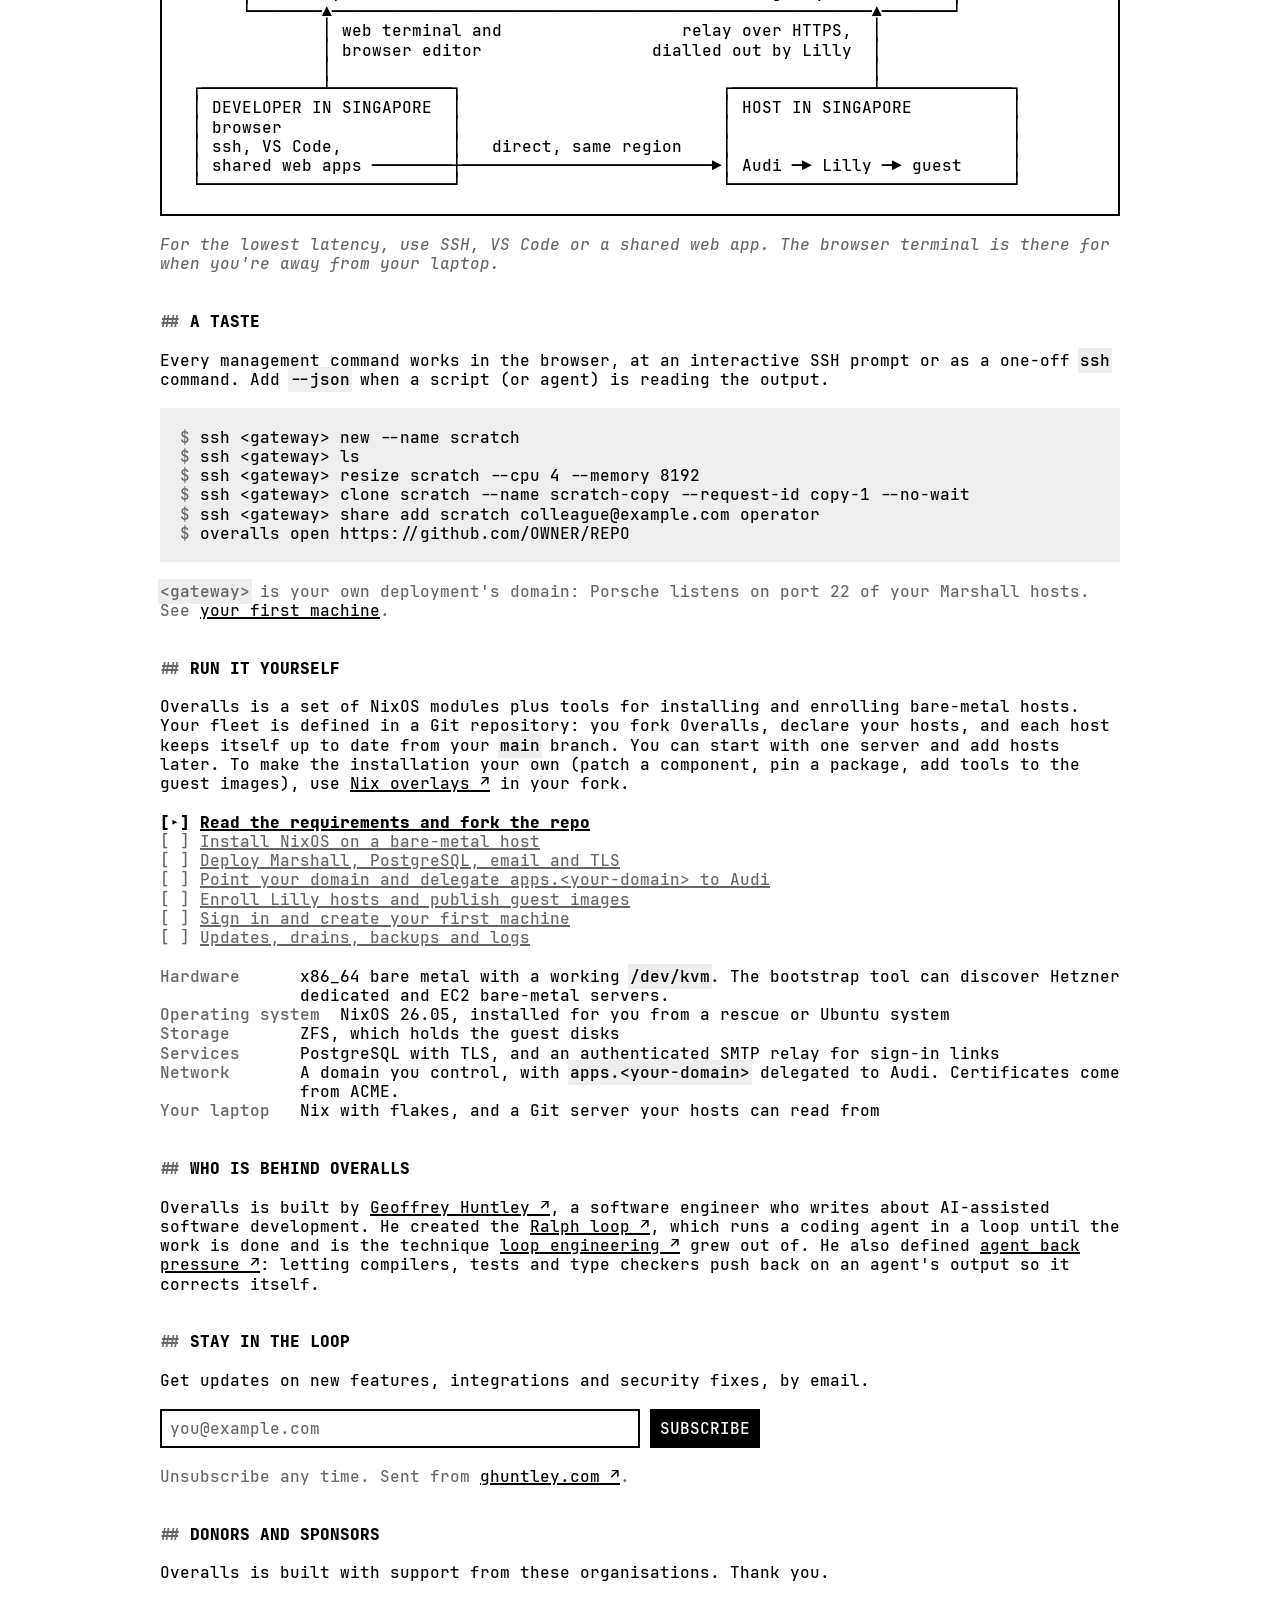
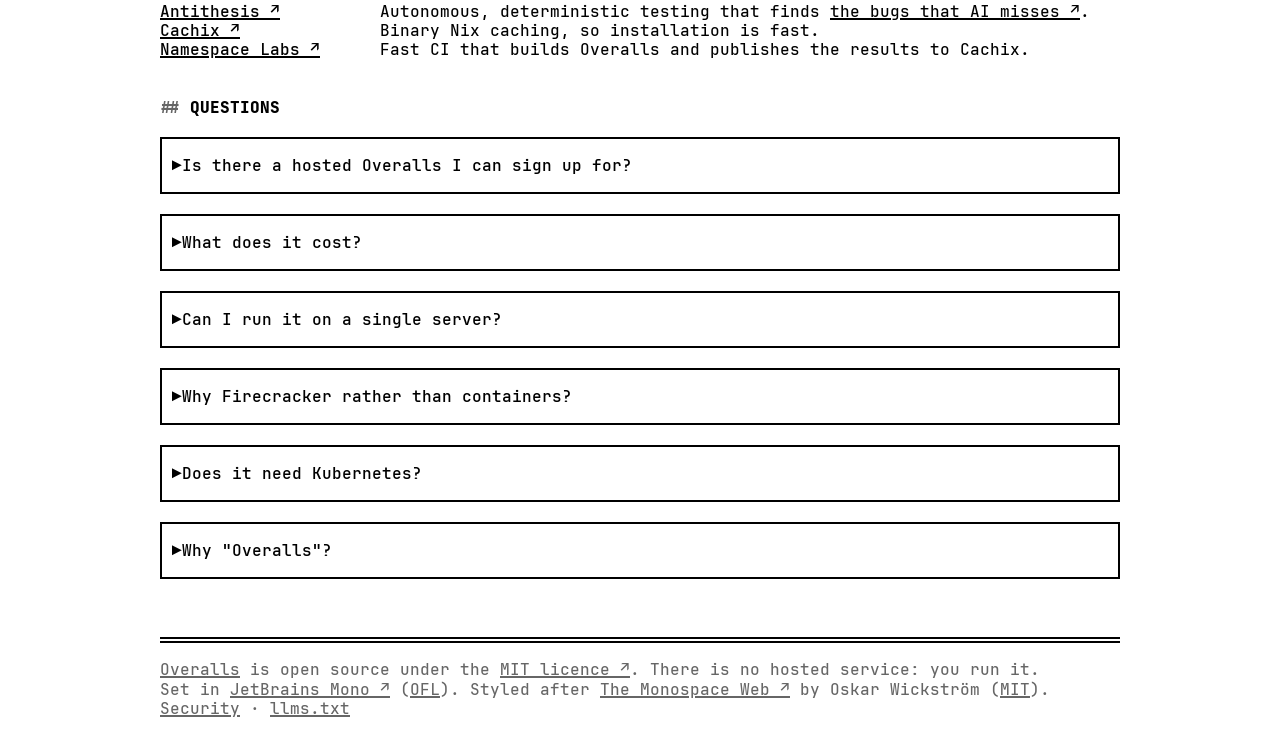
==== commit bf62e16a: "Stop the font swap flash on first paint Fonts used font-display: swap and only the 500 weight was pr" ====
--- a/index.html
+++ b/index.html
@@ -30,6 +30,8 @@
 <link rel="icon" type="image/svg+xml" href="favicon.svg">
 <link rel="sitemap" type="application/xml" href="sitemap.xml">
 <link rel="preload" as="font" type="font/woff2" crossorigin href="assets/fonts/jetbrains-mono-500.woff2">
+<link rel="preload" as="font" type="font/woff2" crossorigin href="assets/fonts/jetbrains-mono-600.woff2">
+<link rel="preload" as="font" type="font/woff2" crossorigin href="assets/fonts/jetbrains-mono-800.woff2">
 <link rel="stylesheet" href="assets/css/site.css">
 <script src="assets/js/site.js"></script>
 <script type="application/ld+json">
--- a/assets/css/site.css
+++ b/assets/css/site.css
@@ -44,32 +44,36 @@
 }
 
 /* ---- fonts ----------------------------------------------------------- */
+/* block, not swap: every weight on screen is preloaded, so text waits a beat
+ * for JetBrains Mono instead of painting a fallback face and reflowing the
+ * box-drawing art when it arrives. Files are subset to Latin, punctuation,
+ * arrows, maths and box drawing (U+2500-25FF). */
 @font-face {
   font-family: "JetBrains Mono";
   font-style: normal;
   font-weight: 500;
-  font-display: swap;
+  font-display: block;
   src: url(../fonts/jetbrains-mono-500.woff2) format("woff2");
 }
 @font-face {
   font-family: "JetBrains Mono";
   font-style: italic;
   font-weight: 500;
-  font-display: swap;
+  font-display: block;
   src: url(../fonts/jetbrains-mono-500-italic.woff2) format("woff2");
 }
 @font-face {
   font-family: "JetBrains Mono";
   font-style: normal;
   font-weight: 600;
-  font-display: swap;
+  font-display: block;
   src: url(../fonts/jetbrains-mono-600.woff2) format("woff2");
 }
 @font-face {
   font-family: "JetBrains Mono";
   font-style: normal;
   font-weight: 800;
-  font-display: swap;
+  font-display: block;
   src: url(../fonts/jetbrains-mono-800.woff2) format("woff2");
 }
 
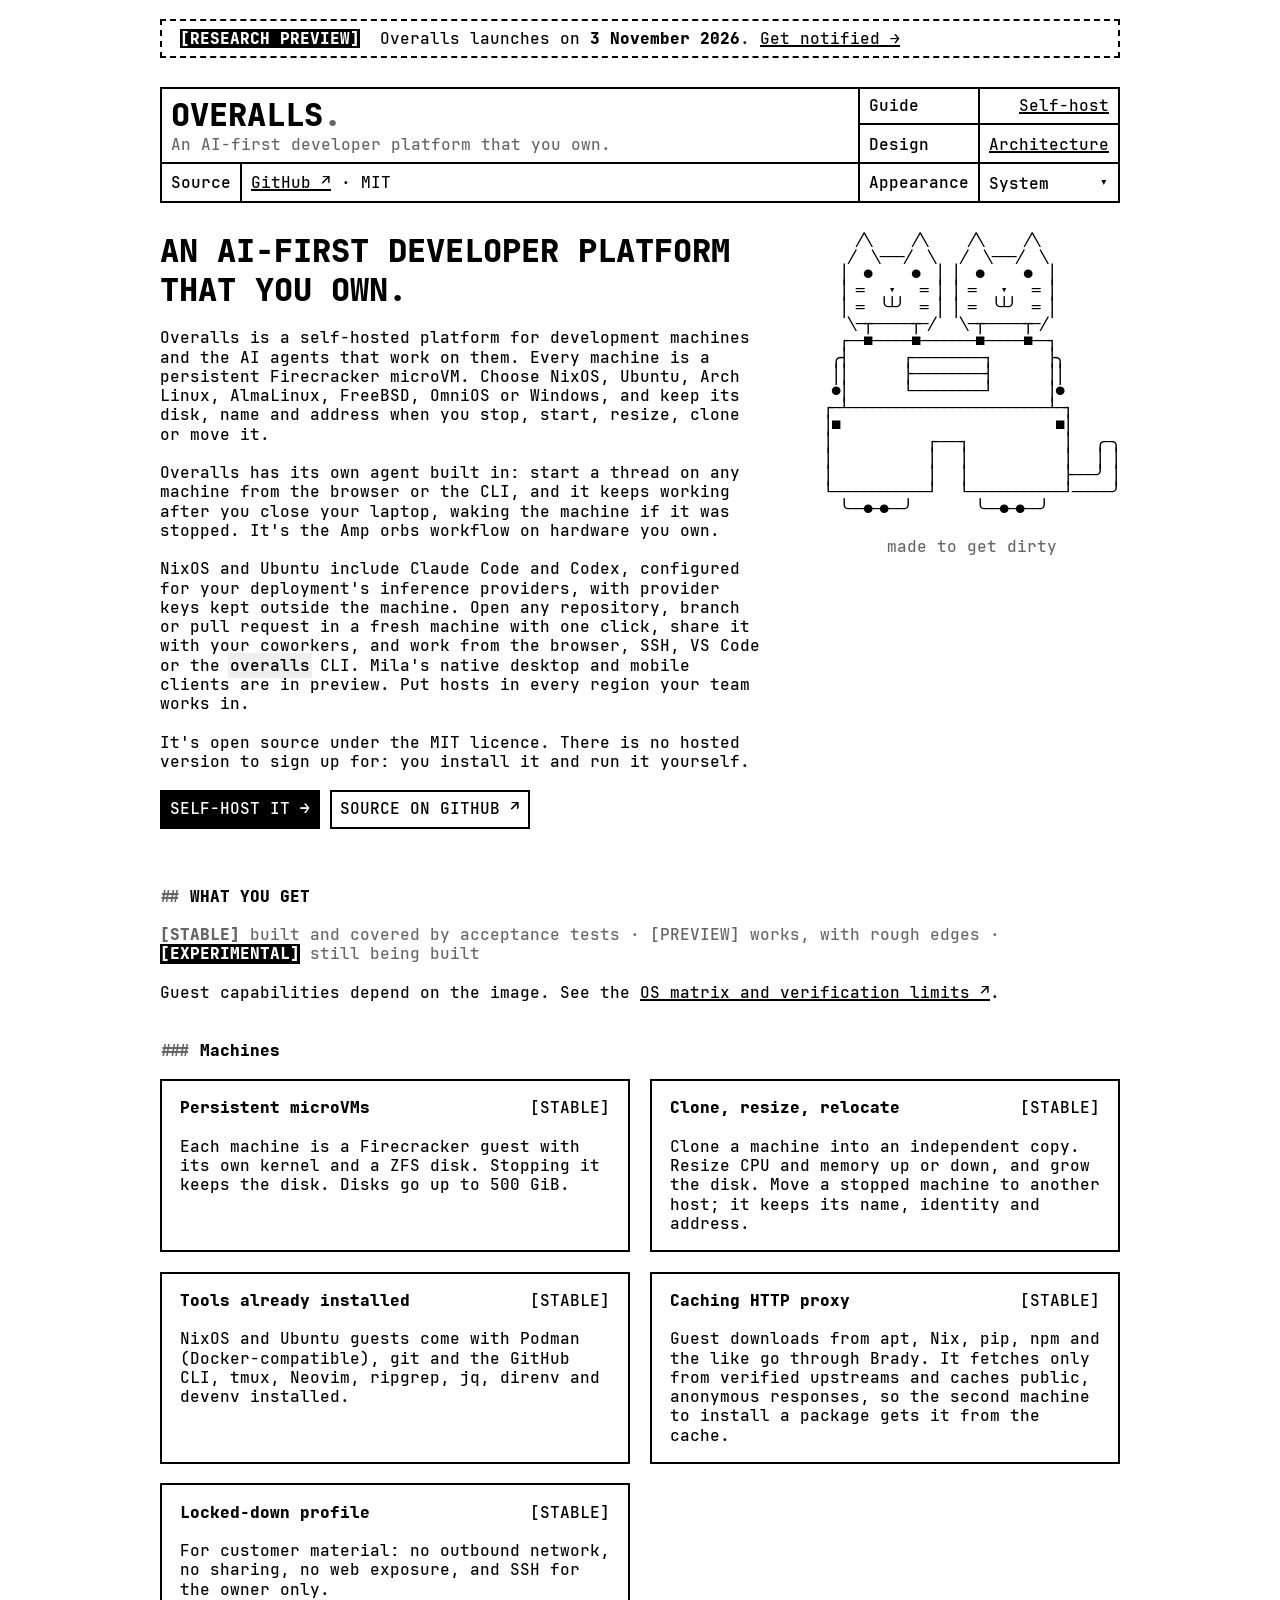
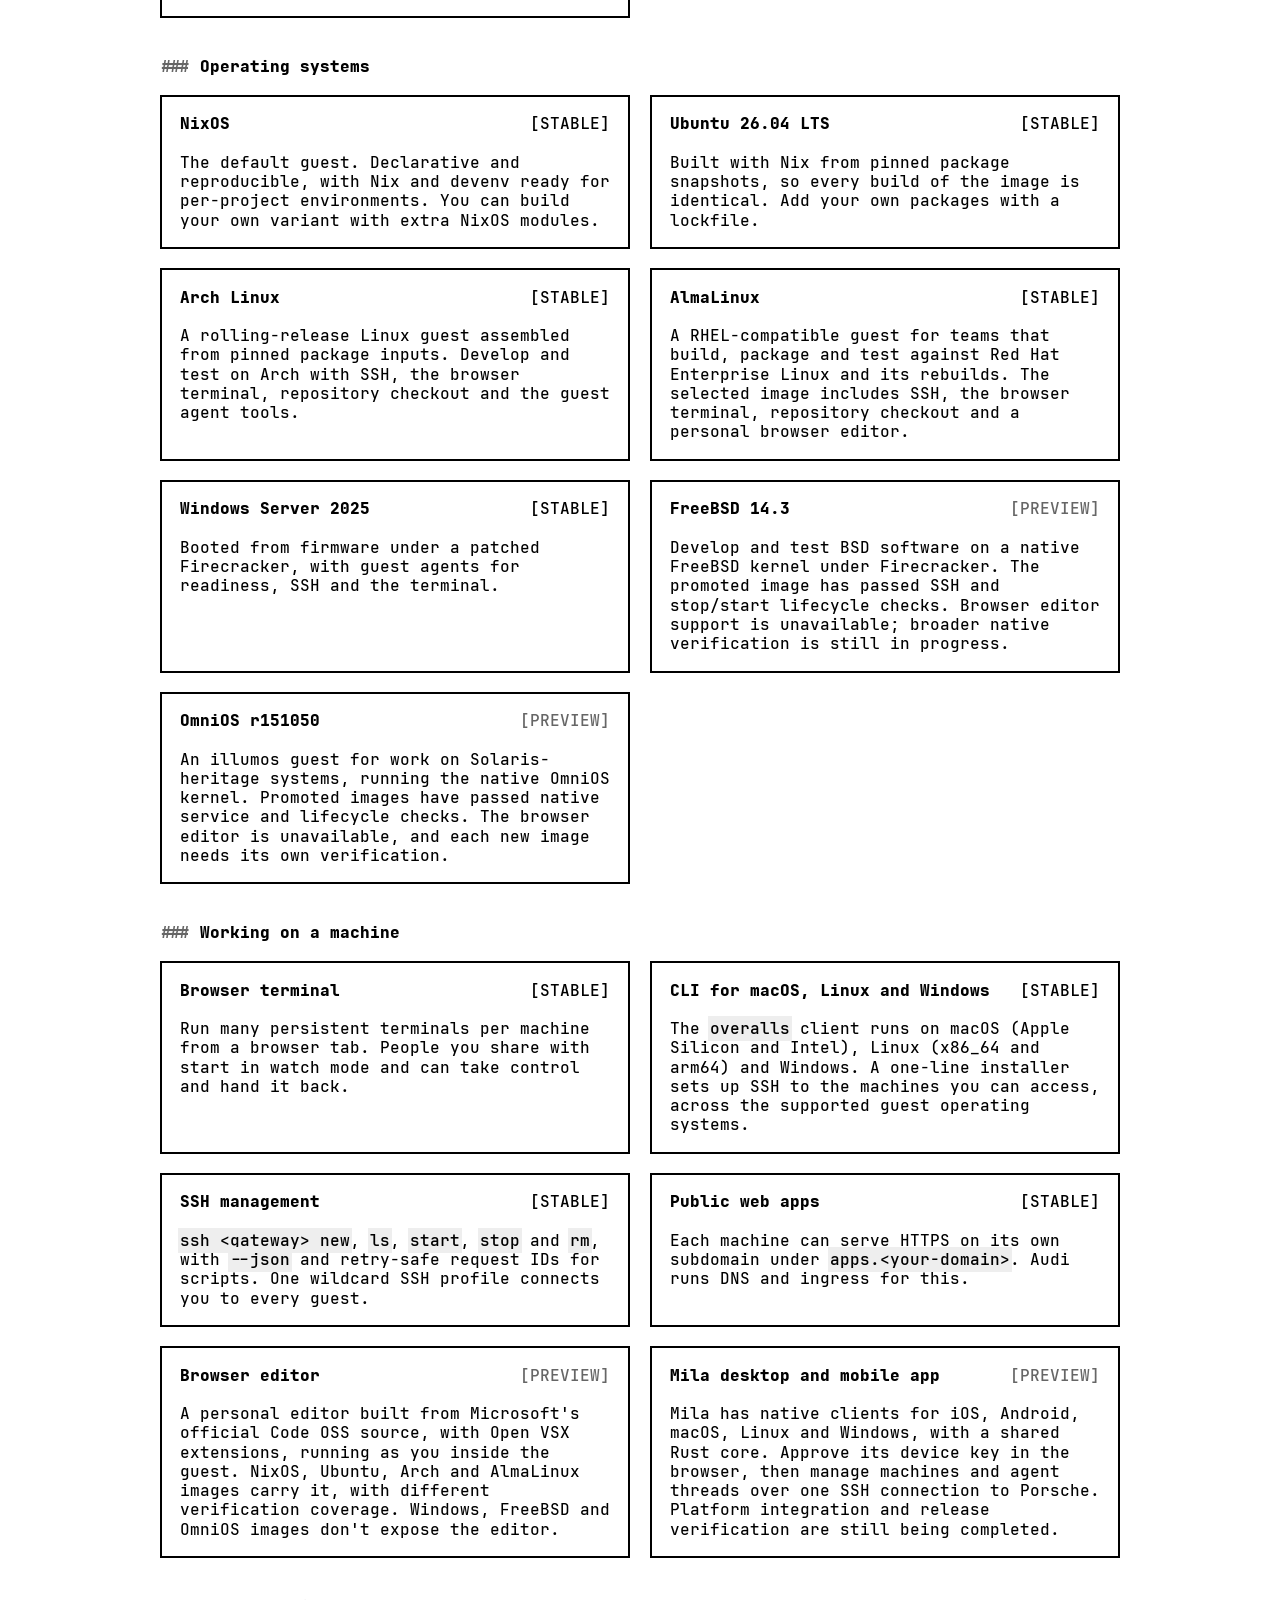
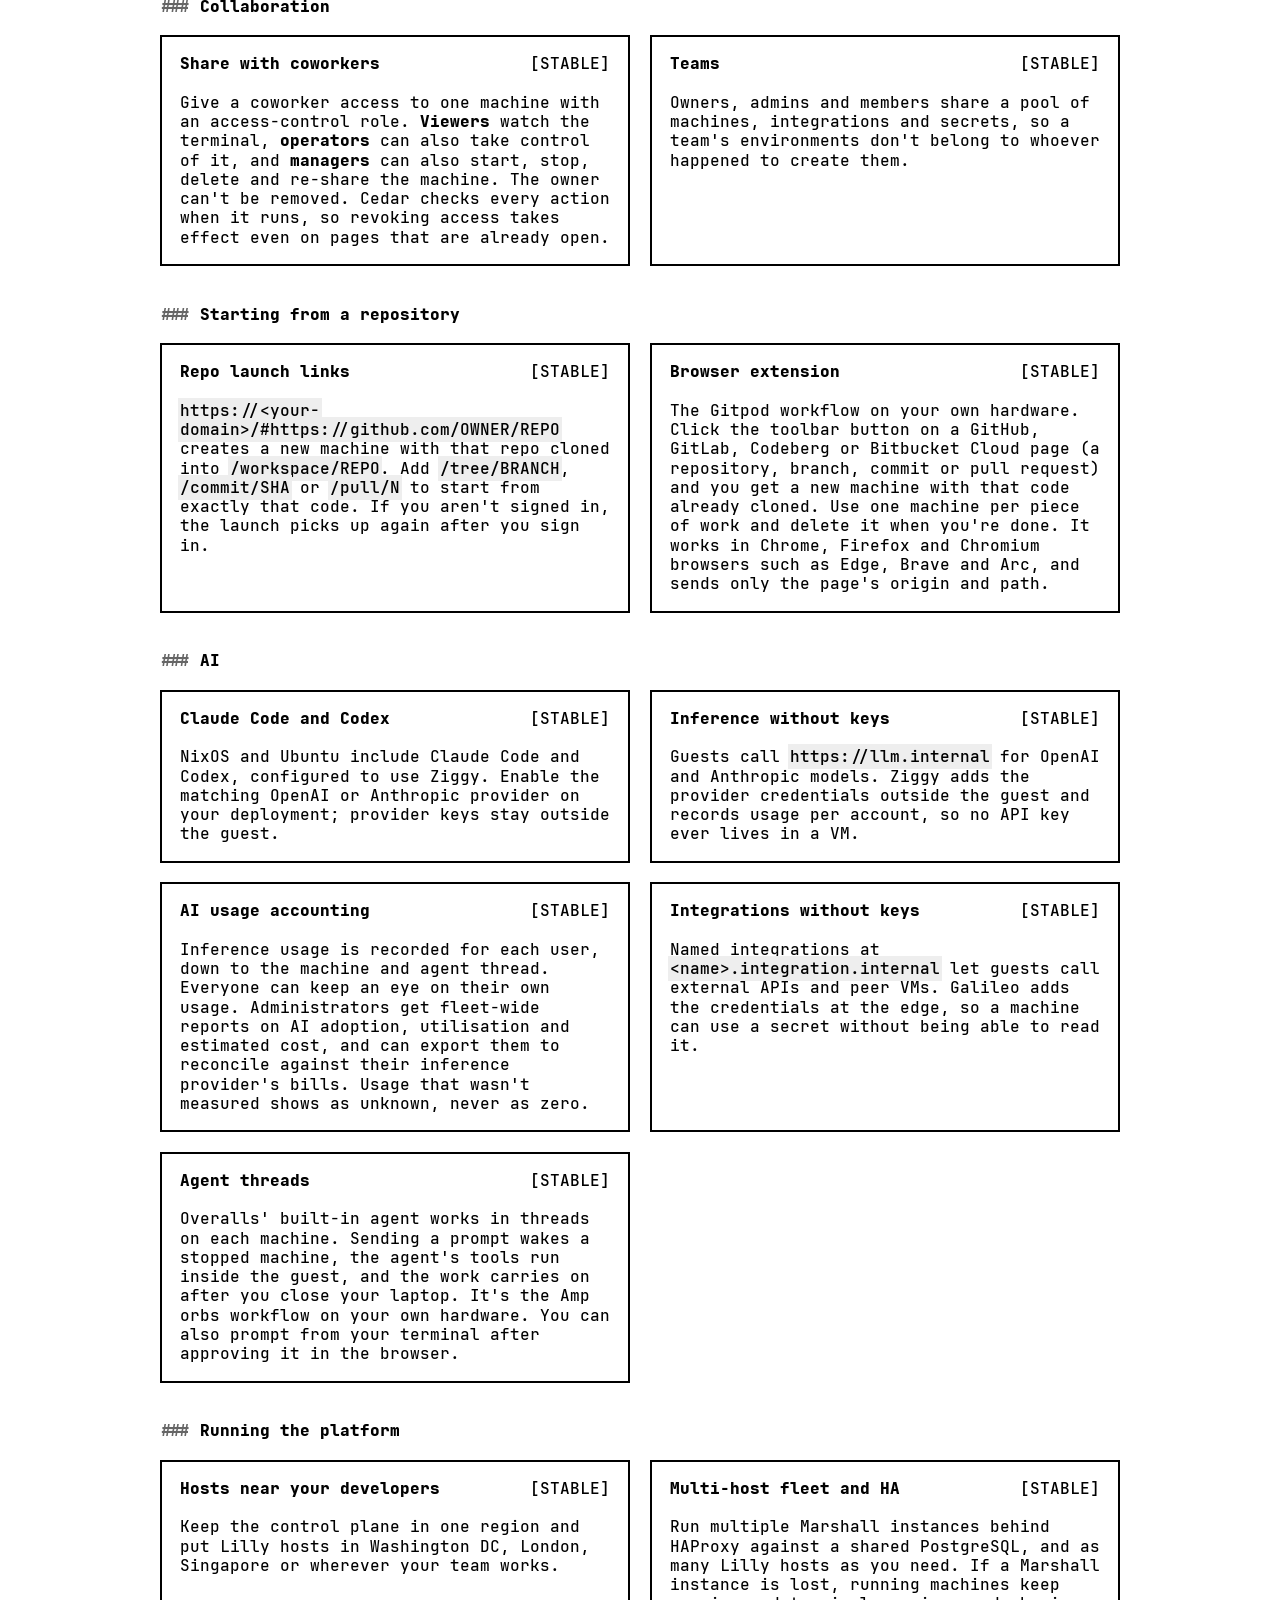
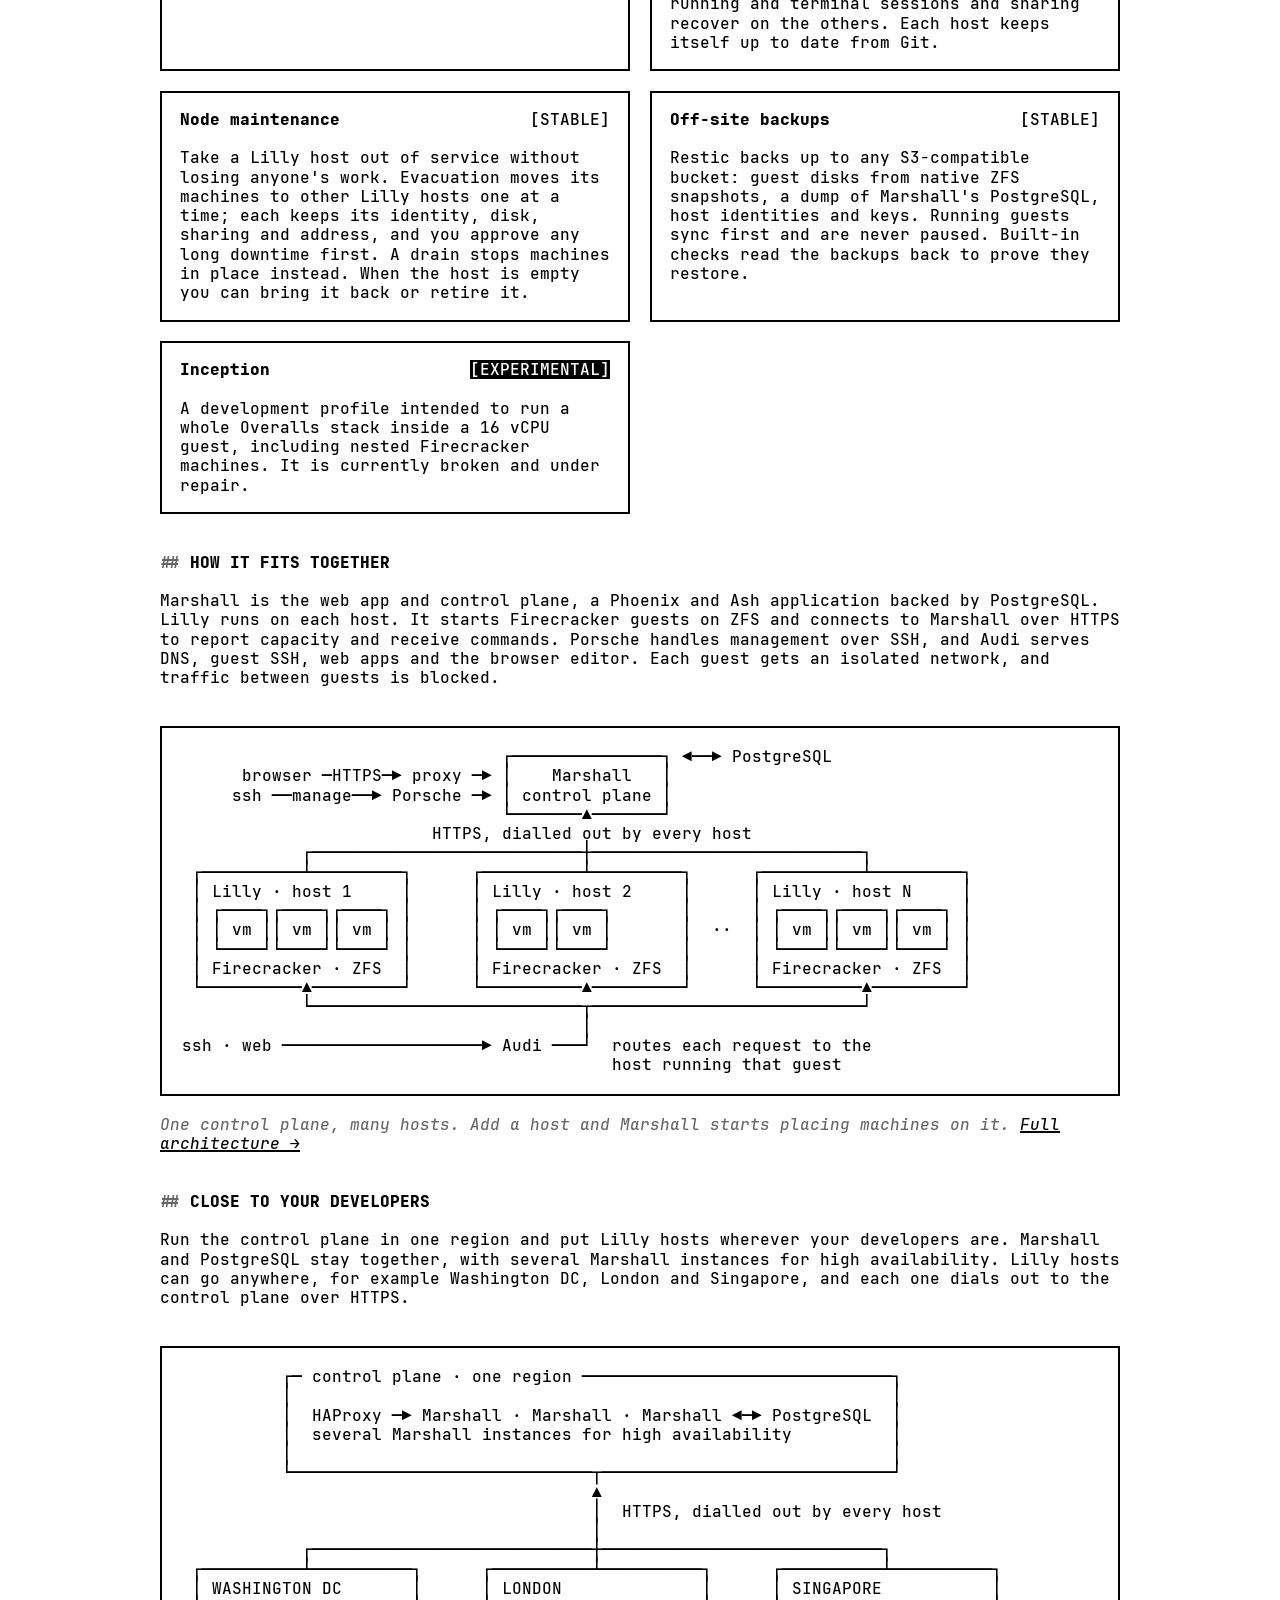
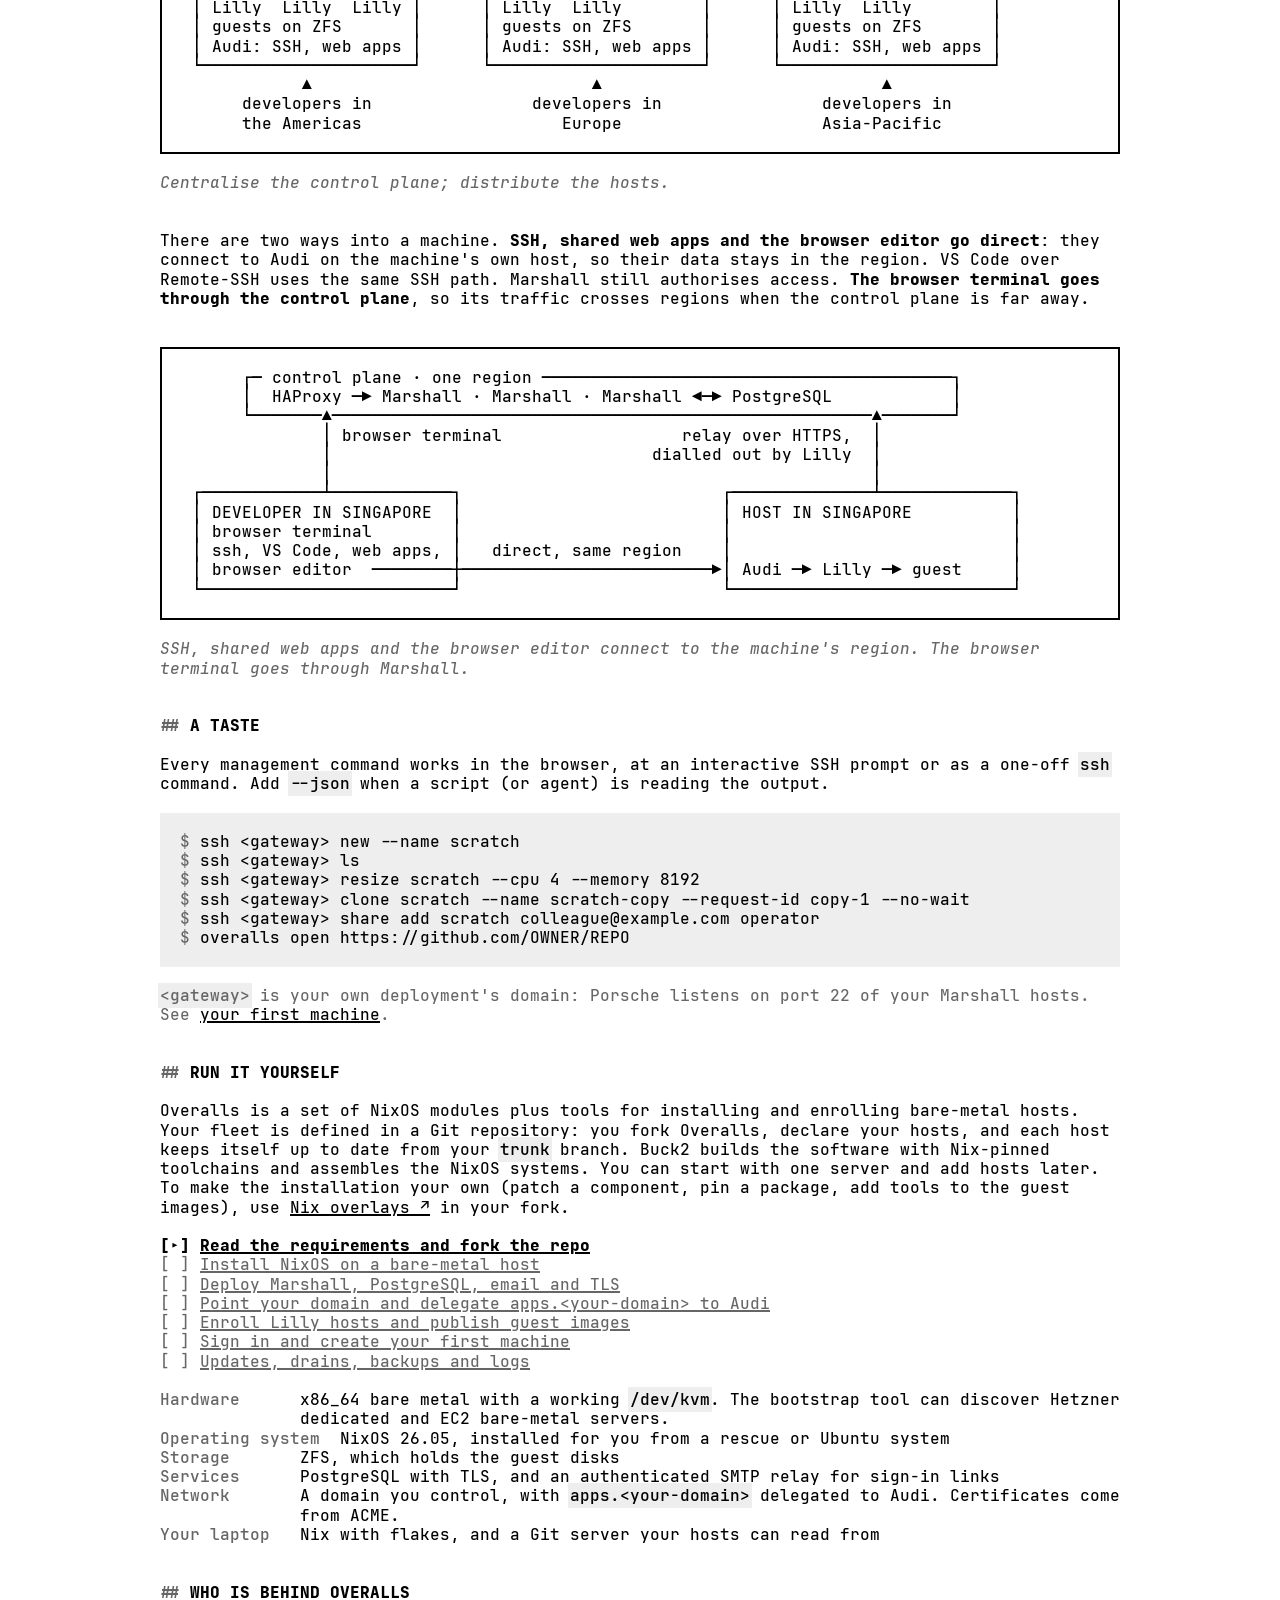
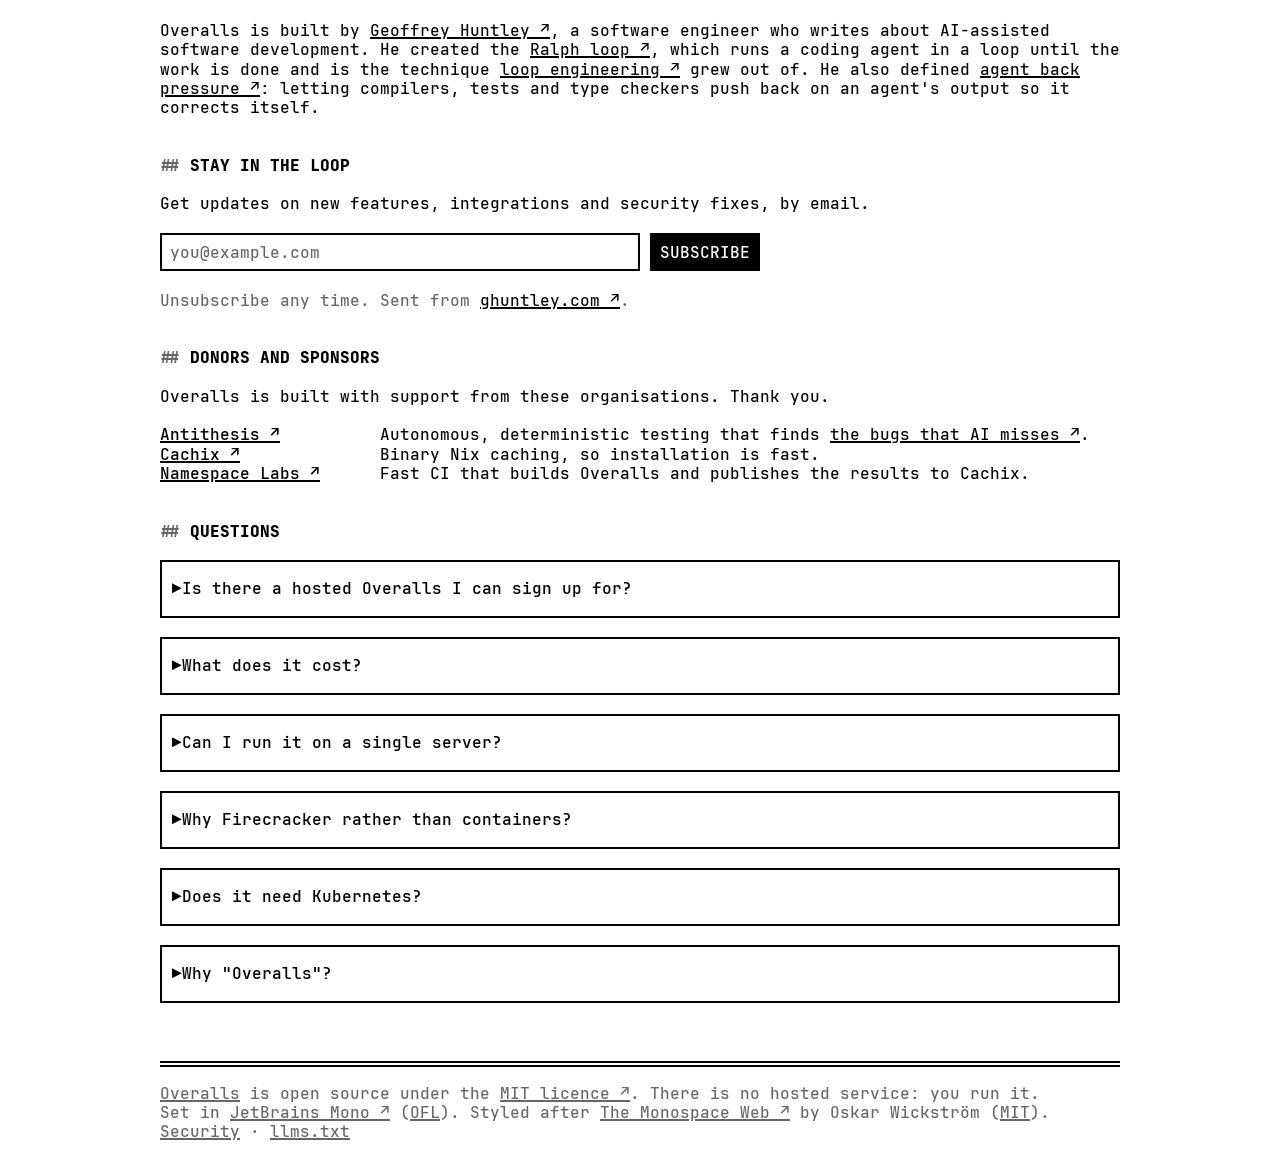
==== commit ed197205: "Refresh site for current Overalls builds, guests and clients" ====
--- a/index.html
+++ b/index.html
@@ -83,9 +83,9 @@
 <div class="hero">
 <div>
 <h1>An AI-first developer platform <span class="line">that you own.</span></h1>
-<p class="lede">Overalls is a self-hosted platform for development machines and the AI agents that work on them. Every machine is a persistent Firecracker microVM running NixOS, Ubuntu or Windows, and it keeps its disk, name and address when you stop, start, resize, clone or move it.</p>
+<p class="lede">Overalls is a self-hosted platform for development machines and the AI agents that work on them. Every machine is a persistent Firecracker microVM. Choose NixOS, Ubuntu, Arch Linux, AlmaLinux, FreeBSD, OmniOS or Windows, and keep its disk, name and address when you stop, start, resize, clone or move it.</p>
 <p class="lede">Overalls has its own agent built in: start a thread on any machine from the browser or the CLI, and it keeps working after you close your laptop, waking the machine if it was stopped. It's the Amp orbs workflow on hardware you own.</p>
-<p class="lede">Claude Code and Codex come pre-installed too, with no API keys on the machine and every token accounted for. Open any repository, branch or pull request in a fresh machine with one click, share it with your coworkers, and work from the browser, SSH, VS Code or the <code>overalls</code> CLI. Put hosts in every region your team works in.</p>
+<p class="lede">NixOS and Ubuntu include Claude Code and Codex, configured for your deployment's inference providers, with provider keys kept outside the machine. Open any repository, branch or pull request in a fresh machine with one click, share it with your coworkers, and work from the browser, SSH, VS Code or the <code>overalls</code> CLI. Mila's native desktop and mobile clients are in preview. Put hosts in every region your team works in.</p>
 <p class="lede">It's open source under the MIT licence. There is no hosted version to sign up for: you install it and run it yourself.</p>
 <div class="row actions">
 <a class="console-button primary" href="self-host/index.html">Self-host it →</a>
@@ -117,6 +117,7 @@
 <section aria-labelledby="what">
 <h2 id="what">What you get</h2>
 <p class="legend"><span class="status-label" data-tone="stable">STABLE</span> built and covered by acceptance tests · <span class="status-label" data-tone="preview">PREVIEW</span> works, with rough edges · <span class="status-label" data-tone="experimental">EXPERIMENTAL</span> still being built</p>
+<p>Guest capabilities depend on the image. See the <a href="https://github.com/ghuntley/overalls/blob/trunk/docs/guests/os-matrix.md">OS matrix and verification limits <span aria-hidden="true">↗</span></a>.</p>
 <div class="feature-group">
 <h3>Machines</h3>
 <div class="cols feature-grid">
@@ -130,7 +131,7 @@
 </article>
 <article class="panel">
 <header><h4>Tools already installed</h4><span class="status-label" data-tone="stable">STABLE</span></header>
-<p>Linux guests come with Podman (Docker-compatible), git and the GitHub CLI, tmux, Neovim, ripgrep, jq, direnv and devenv installed.</p>
+<p>NixOS and Ubuntu guests come with Podman (Docker-compatible), git and the GitHub CLI, tmux, Neovim, ripgrep, jq, direnv and devenv installed.</p>
 </article>
 <article class="panel">
 <header><h4>Caching HTTP proxy</h4><span class="status-label" data-tone="stable">STABLE</span></header>
@@ -154,20 +155,24 @@
 <p>Built with Nix from pinned package snapshots, so every build of the image is identical. Add your own packages with a lockfile.</p>
 </article>
 <article class="panel">
+<header><h4>Arch Linux</h4><span class="status-label" data-tone="stable">STABLE</span></header>
+<p>A rolling-release Linux guest assembled from pinned package inputs. Develop and test on Arch with SSH, the browser terminal, repository checkout and the guest agent tools.</p>
+</article>
+<article class="panel">
+<header><h4>AlmaLinux</h4><span class="status-label" data-tone="stable">STABLE</span></header>
+<p>A RHEL-compatible guest for teams that build, package and test against Red Hat Enterprise Linux and its rebuilds. The selected image includes SSH, the browser terminal, repository checkout and a personal browser editor.</p>
+</article>
+<article class="panel">
 <header><h4>Windows Server 2025</h4><span class="status-label" data-tone="stable">STABLE</span></header>
 <p>Booted from firmware under a patched Firecracker, with guest agents for readiness, SSH and the terminal.</p>
 </article>
 <article class="panel">
-<header><h4>AlmaLinux</h4><span class="status-label" data-tone="experimental">EXPERIMENTAL</span></header>
-<p>A RHEL-compatible guest for teams that build, package and test against Red Hat Enterprise Linux and its rebuilds. Being built now.</p>
-</article>
-<article class="panel">
-<header><h4>FreeBSD</h4><span class="status-label" data-tone="experimental">EXPERIMENTAL</span></header>
-<p>FreeBSD guests, so BSD software gets developed and tested on a real FreeBSD kernel rather than emulated in Linux. Being built now.</p>
-</article>
-<article class="panel">
-<header><h4>illumos</h4><span class="status-label" data-tone="experimental">EXPERIMENTAL</span></header>
-<p>illumos guests, the open-source descendant of OpenSolaris, for work on Solaris-heritage systems. Being built now.</p>
+<header><h4>FreeBSD 14.3</h4><span class="status-label" data-tone="preview">PREVIEW</span></header>
+<p>Develop and test BSD software on a native FreeBSD kernel under Firecracker. The promoted image has passed SSH and stop/start lifecycle checks. Browser editor support is unavailable; broader native verification is still in progress.</p>
+</article>
+<article class="panel">
+<header><h4>OmniOS r151050</h4><span class="status-label" data-tone="preview">PREVIEW</span></header>
+<p>An illumos guest for work on Solaris-heritage systems, running the native OmniOS kernel. Promoted images have passed native service and lifecycle checks. The browser editor is unavailable, and each new image needs its own verification.</p>
 </article>
 </div>
 </div>
@@ -179,8 +184,8 @@
 <p>Run many persistent terminals per machine from a browser tab. People you share with start in watch mode and can take control and hand it back.</p>
 </article>
 <article class="panel">
-<header><h4>Clients for macOS, Linux and Windows</h4><span class="status-label" data-tone="stable">STABLE</span></header>
-<p>The <code>overalls</code> client runs on macOS (Apple Silicon and Intel), Linux (x86_64 and arm64) and Windows. A one-line installer sets up SSH, and you can connect to any machine, whether it runs NixOS, Ubuntu or Windows.</p>
+<header><h4>CLI for macOS, Linux and Windows</h4><span class="status-label" data-tone="stable">STABLE</span></header>
+<p>The <code>overalls</code> client runs on macOS (Apple Silicon and Intel), Linux (x86_64 and arm64) and Windows. A one-line installer sets up SSH to the machines you can access, across the supported guest operating systems.</p>
 </article>
 <article class="panel">
 <header><h4>SSH management</h4><span class="status-label" data-tone="stable">STABLE</span></header>
@@ -192,7 +197,11 @@
 </article>
 <article class="panel">
 <header><h4>Browser editor</h4><span class="status-label" data-tone="preview">PREVIEW</span></header>
-<p>A personal editor built from Microsoft's official Code OSS source, with Open VSX extensions, running as you inside the guest. It is verified on NixOS; Ubuntu support is partial.</p>
+<p>A personal editor built from Microsoft's official Code OSS source, with Open VSX extensions, running as you inside the guest. NixOS, Ubuntu, Arch and AlmaLinux images carry it, with different verification coverage. Windows, FreeBSD and OmniOS images don't expose the editor.</p>
+</article>
+<article class="panel">
+<header><h4>Mila desktop and mobile app</h4><span class="status-label" data-tone="preview">PREVIEW</span></header>
+<p>Mila has native clients for iOS, Android, macOS, Linux and Windows, with a shared Rust core. Approve its device key in the browser, then manage machines and agent threads over one SSH connection to Porsche. Platform integration and release verification are still being completed.</p>
 </article>
 </div>
 </div>
@@ -227,7 +236,7 @@
 <div class="cols feature-grid">
 <article class="panel">
 <header><h4>Claude Code and Codex</h4><span class="status-label" data-tone="stable">STABLE</span></header>
-<p>Pre-installed on every guest image that supports them, and ready to use. They're already pointed at Ziggy, so there's nothing to configure: no API keys or credentials are installed on the machine.</p>
+<p>NixOS and Ubuntu include Claude Code and Codex, configured to use Ziggy. Enable the matching OpenAI or Anthropic provider on your deployment; provider keys stay outside the guest.</p>
 </article>
 <article class="panel">
 <header><h4>Inference without keys</h4><span class="status-label" data-tone="stable">STABLE</span></header>
@@ -268,7 +277,7 @@
 </article>
 <article class="panel">
 <header><h4>Inception</h4><span class="status-label" data-tone="experimental">EXPERIMENTAL</span></header>
-<p>A 16 vCPU guest that runs a whole Overalls stack inside itself, including nested Firecracker guests. Useful for developing Overalls within Overalls.</p>
+<p>A development profile intended to run a whole Overalls stack inside a 16 vCPU guest, including nested Firecracker machines. It is currently broken and under repair.</p>
 </article>
 </div>
 </div>
@@ -276,7 +285,7 @@
 
 <section aria-labelledby="how">
 <h2 id="how">How it fits together</h2>
-<p>Marshall is the web app and control plane, a Phoenix and Ash application backed by PostgreSQL. Lilly runs on each host. It starts Firecracker guests on ZFS and connects to Marshall over HTTPS to report capacity and receive commands. Porsche handles management over SSH, and Audi serves DNS, guest SSH and web apps. Each guest gets an isolated network, and traffic between guests is blocked.</p>
+<p>Marshall is the web app and control plane, a Phoenix and Ash application backed by PostgreSQL. Lilly runs on each host. It starts Firecracker guests on ZFS and connects to Marshall over HTTPS to report capacity and receive commands. Porsche handles management over SSH, and Audi serves DNS, guest SSH, web apps and the browser editor. Each guest gets an isolated network, and traffic between guests is blocked.</p>
 <figure class="diagram">
 <pre role="img" aria-label="Browsers reach Marshall through a TLS proxy and SSH management goes through Porsche. Marshall uses PostgreSQL. Several hosts each run Lilly, which dials out to Marshall over HTTPS and runs Firecracker guests on ZFS. Audi routes guest SSH and web traffic to whichever host runs the guest.">                                ┌───────────────┐ ◀──▶ PostgreSQL
       browser ─HTTPS─▶ proxy ─▶ │    Marshall   │
@@ -324,21 +333,21 @@
       the Americas                    Europe                    Asia-Pacific</pre>
 <figcaption>Centralise the control plane; distribute the hosts.</figcaption>
 </figure>
-<p>There are two ways into a machine. <strong>SSH and shared web apps go direct</strong>: <code>ssh</code>, VS Code over Remote-SSH, and the web apps a machine shares connect to Audi on the machine's own host, so they stay in the region and get local latency. <strong>The web interface goes through the control plane</strong>: the browser terminal and the browser editor are relayed by Marshall, so they cross regions when the control plane is far away.</p>
+<p>There are two ways into a machine. <strong>SSH, shared web apps and the browser editor go direct</strong>: they connect to Audi on the machine's own host, so their data stays in the region. VS Code over Remote-SSH uses the same SSH path. Marshall still authorises access. <strong>The browser terminal goes through the control plane</strong>, so its traffic crosses regions when the control plane is far away.</p>
 <figure class="diagram">
-<pre role="img" aria-label="A developer in Singapore uses a machine on a host in Singapore. The browser terminal and browser editor go up to the control plane, which relays to the host over a connection Lilly dialled out. SSH, VS Code and shared web apps connect directly to Audi on the Singapore host.">      ┌─ control plane · one region ─────────────────────────────────────────┐
+<pre role="img" aria-label="A developer in Singapore uses a machine on a host in Singapore. The browser terminal goes up to the control plane, which relays to the host over a connection Lilly dialled out. SSH, VS Code, shared web apps and the browser editor connect directly to Audi on the Singapore host.">      ┌─ control plane · one region ─────────────────────────────────────────┐
       │  HAProxy ─▶ Marshall · Marshall · Marshall ◀─▶ PostgreSQL            │
       └───────▲──────────────────────────────────────────────────────▲───────┘
-              │ web terminal and                  relay over HTTPS,  │
-              │ browser editor                 dialled out by Lilly  │
+              │ browser terminal                  relay over HTTPS,  │
+              │                                dialled out by Lilly  │
               │                                                      │
  ┌────────────┴────────────┐                          ┌──────────────┴─────────────┐
  │ DEVELOPER IN SINGAPORE  │                          │ HOST IN SINGAPORE          │
- │ browser                 │                          │                            │
- │ ssh, VS Code,           │   direct, same region    │                            │
- │ shared web apps ────────┼─────────────────────────▶│ Audi ─▶ Lilly ─▶ guest     │
+ │ browser terminal        │                          │                            │
+ │ ssh, VS Code, web apps, │   direct, same region    │                            │
+ │ browser editor  ────────┼─────────────────────────▶│ Audi ─▶ Lilly ─▶ guest     │
  └─────────────────────────┘                          └────────────────────────────┘</pre>
-<figcaption>For the lowest latency, use SSH, VS Code or a shared web app. The browser terminal is there for when you're away from your laptop.</figcaption>
+<figcaption>SSH, shared web apps and the browser editor connect to the machine's region. The browser terminal goes through Marshall.</figcaption>
 </figure>
 </section>
 
@@ -356,7 +365,7 @@
 
 <section aria-labelledby="run">
 <h2 id="run">Run it yourself</h2>
-<p>Overalls is a set of NixOS modules plus tools for installing and enrolling bare-metal hosts. Your fleet is defined in a Git repository: you fork Overalls, declare your hosts, and each host keeps itself up to date from your <code>main</code> branch. You can start with one server and add hosts later. To make the installation your own (patch a component, pin a package, add tools to the guest images), use <a href="https://ghuntley.com/nix/?utm_source=ghuntley&amp;utm_medium=referral&amp;utm_campaign=overalls">Nix overlays <span aria-hidden="true">↗</span></a> in your fork.</p>
+<p>Overalls is a set of NixOS modules plus tools for installing and enrolling bare-metal hosts. Your fleet is defined in a Git repository: you fork Overalls, declare your hosts, and each host keeps itself up to date from your <code>trunk</code> branch. Buck2 builds the software with Nix-pinned toolchains and assembles the NixOS systems. You can start with one server and add hosts later. To make the installation your own (patch a component, pin a package, add tools to the guest images), use <a href="https://ghuntley.com/nix/?utm_source=ghuntley&amp;utm_medium=referral&amp;utm_campaign=overalls">Nix overlays <span aria-hidden="true">↗</span></a> in your fork.</p>
 <ol class="steps">
 <li data-state="current"><span class="step-marker" aria-hidden="true"></span><a href="self-host/index.html">Read the requirements and fork the repo</a></li>
 <li><span class="step-marker" aria-hidden="true"></span><a href="self-host/provision.html">Install NixOS on a bare-metal host</a></li>
@@ -414,7 +423,7 @@
 </details>
 <details>
 <summary>Can I run it on a single server?</summary>
-<p>Yes. A single Marshall instance with local PostgreSQL is a supported deployment, though it has no redundancy (<a href="https://github.com/ghuntley/overalls/blob/main/docs/architecture/decisions/0048-single-host-service-deployment.md">ADR-0048 ↗</a>). You can add Lilly hosts later. A resilient deployment needs independent hosts and a tested plan for database recovery.</p>
+<p>Yes. A single Marshall instance with local PostgreSQL is a supported deployment, though it has no redundancy (<a href="https://github.com/ghuntley/overalls/blob/trunk/docs/architecture/decisions/0048-single-host-service-deployment.md">ADR-0048 ↗</a>). You can add Lilly hosts later. A resilient deployment needs independent hosts and a tested plan for database recovery.</p>
 </details>
 <details>
 <summary>Why Firecracker rather than containers?</summary>
@@ -431,7 +440,7 @@
 </section>
 </main>
 <footer class="site-footer">
-<p><a href="index.html">Overalls</a> is open source under the <a href="https://github.com/ghuntley/overalls/blob/main/LICENSE">MIT licence <span aria-hidden="true">↗</span></a>. There is no hosted service: you run it.</p>
+<p><a href="index.html">Overalls</a> is open source under the <a href="https://github.com/ghuntley/overalls/blob/trunk/LICENSE">MIT licence <span aria-hidden="true">↗</span></a>. There is no hosted service: you run it.</p>
 <p>Set in <a href="https://www.jetbrains.com/lp/mono/">JetBrains Mono <span aria-hidden="true">↗</span></a> (<a href="assets/fonts/jetbrainsmono-OFL.txt">OFL</a>). Styled after <a href="https://owickstrom.github.io/the-monospace-web/">The Monospace Web <span aria-hidden="true">↗</span></a> by Oskar Wickström (<a href="assets/monospace-web-LICENSE.md">MIT</a>). <a href="security/">Security</a> · <a href="llms.txt">llms.txt</a></p>
 </footer>
 </div>
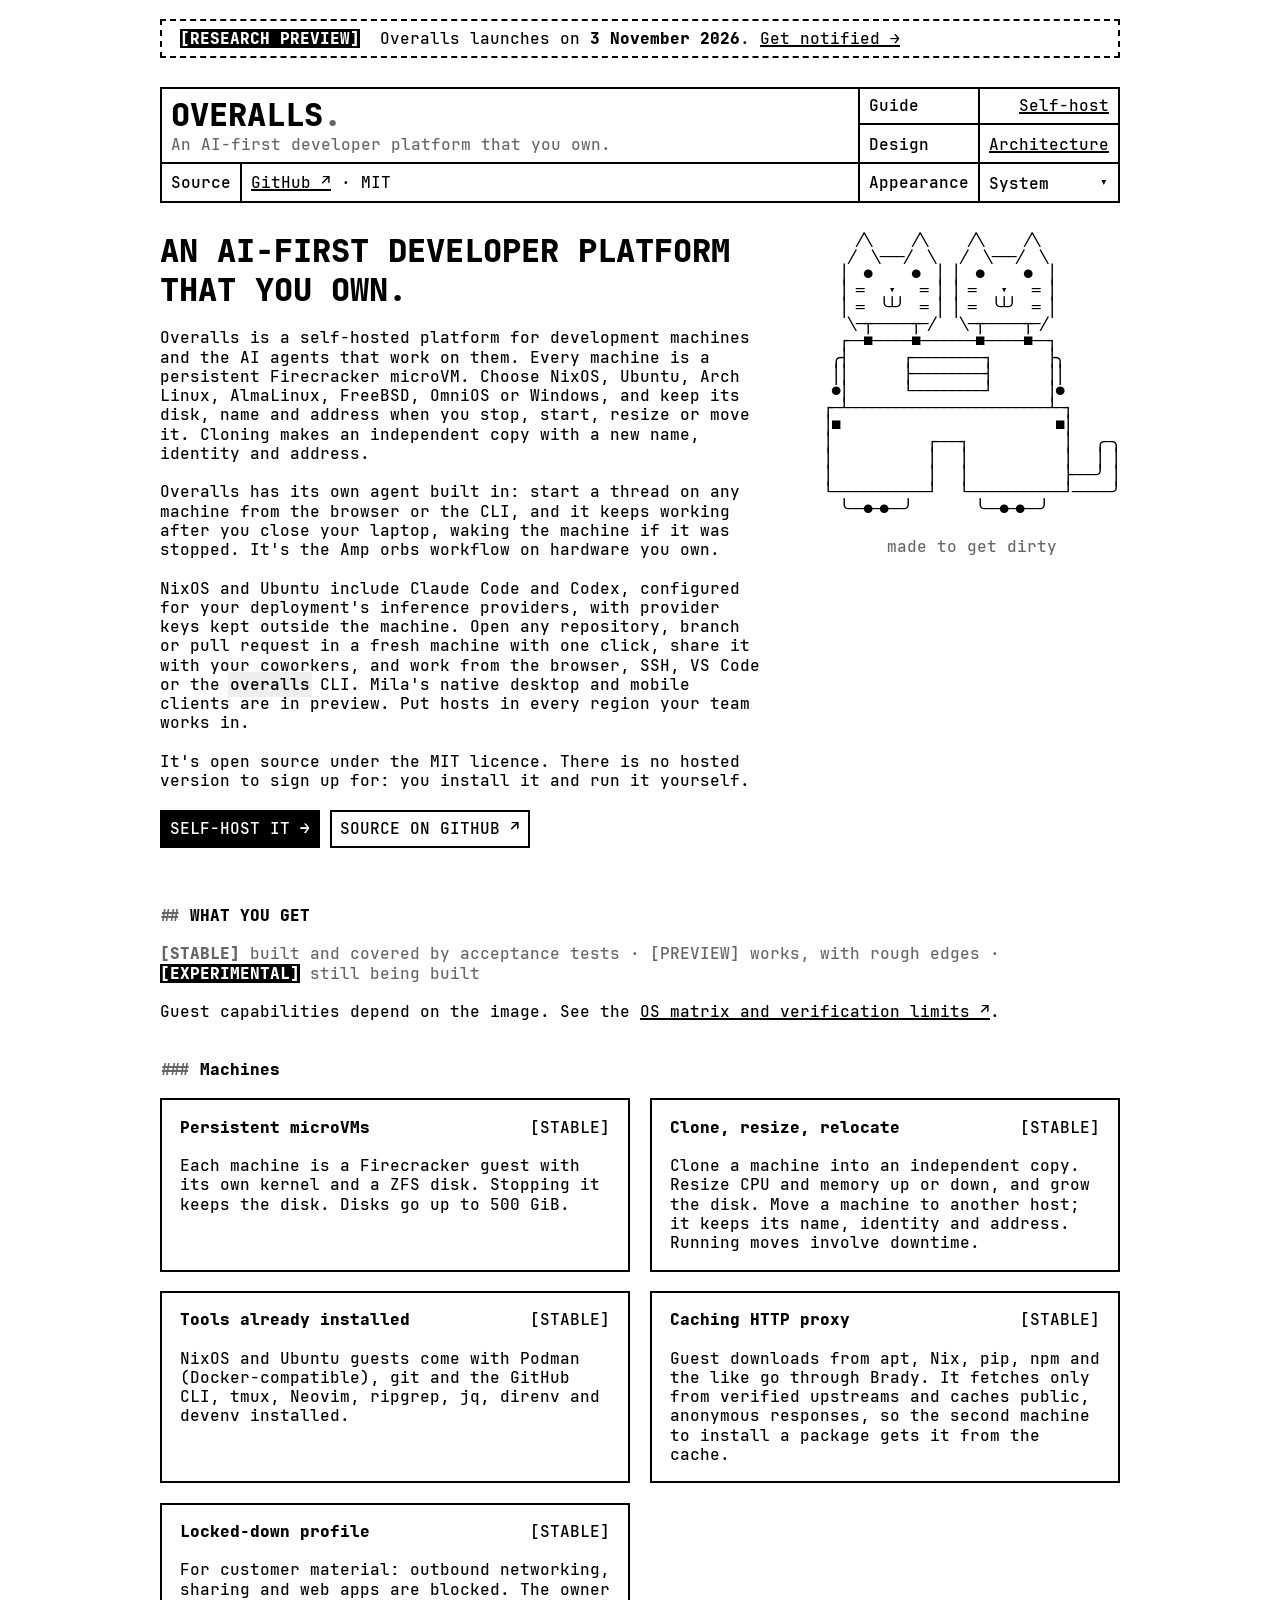
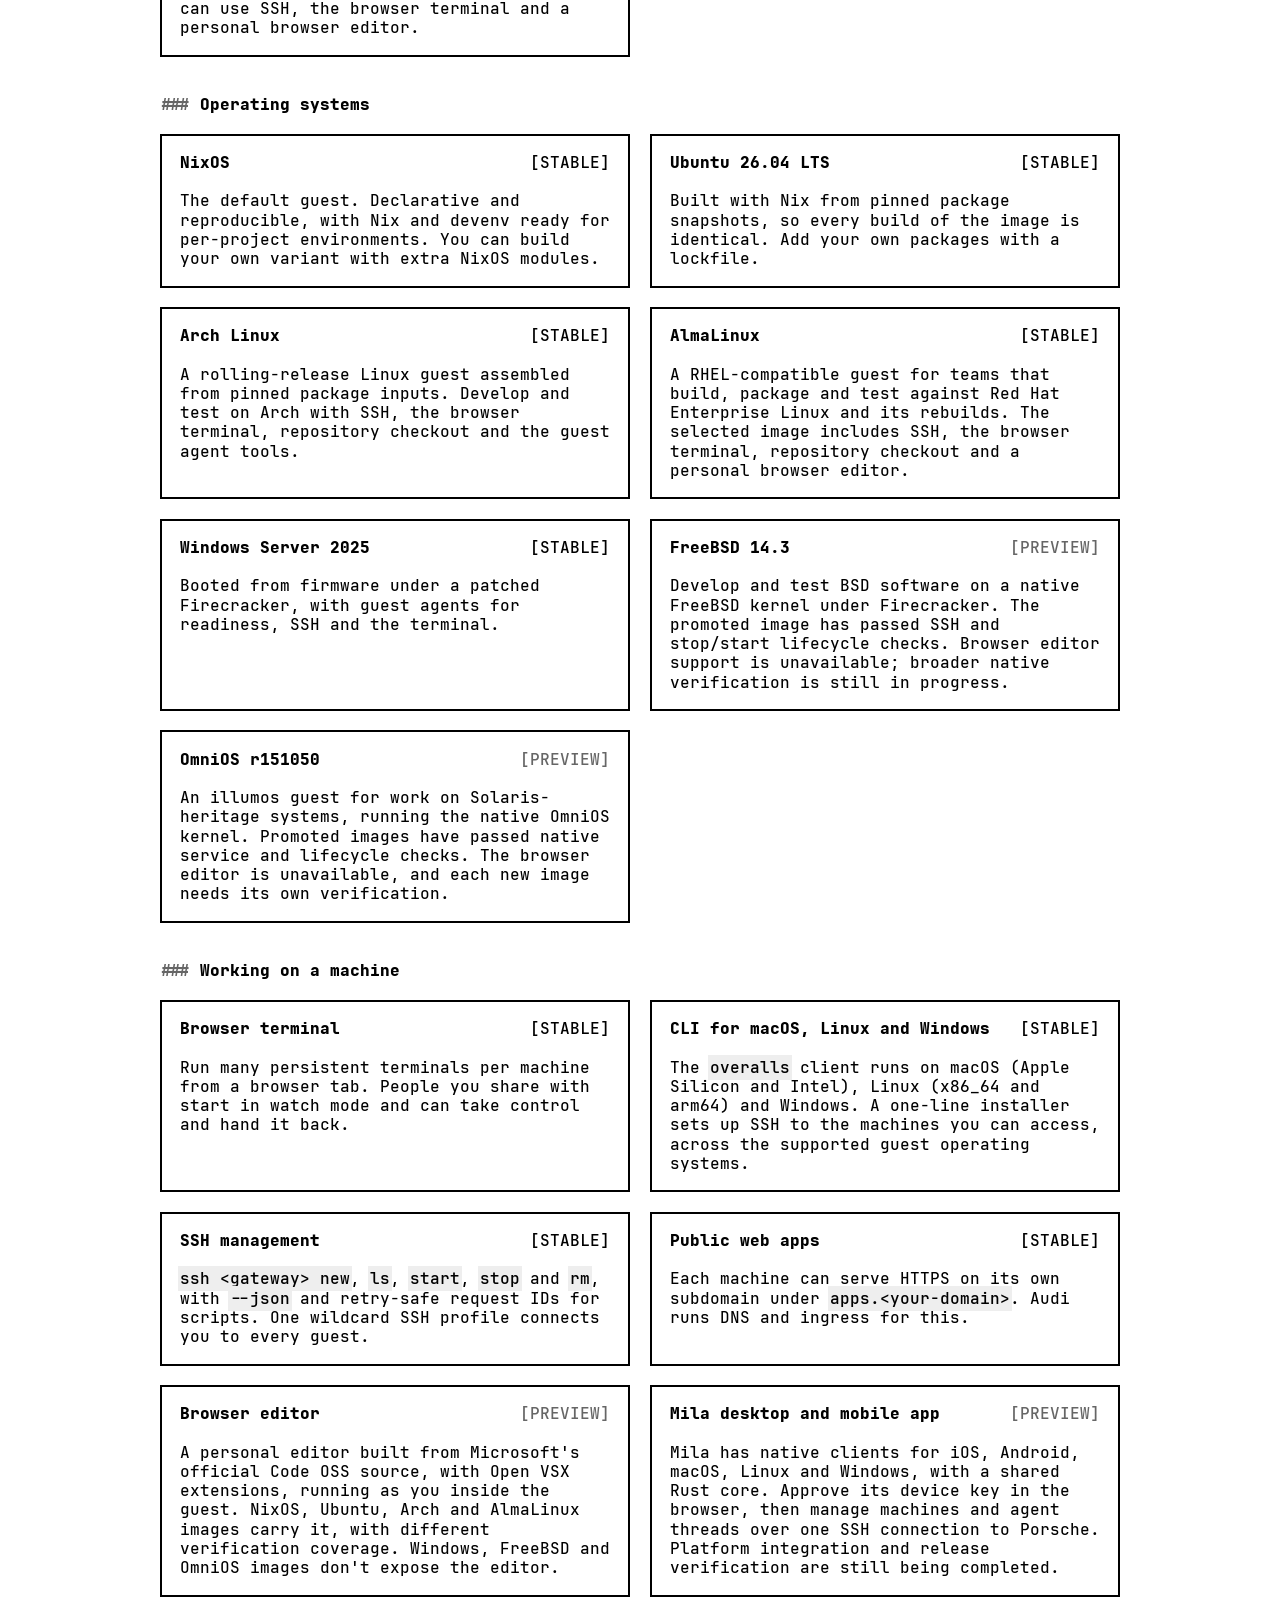
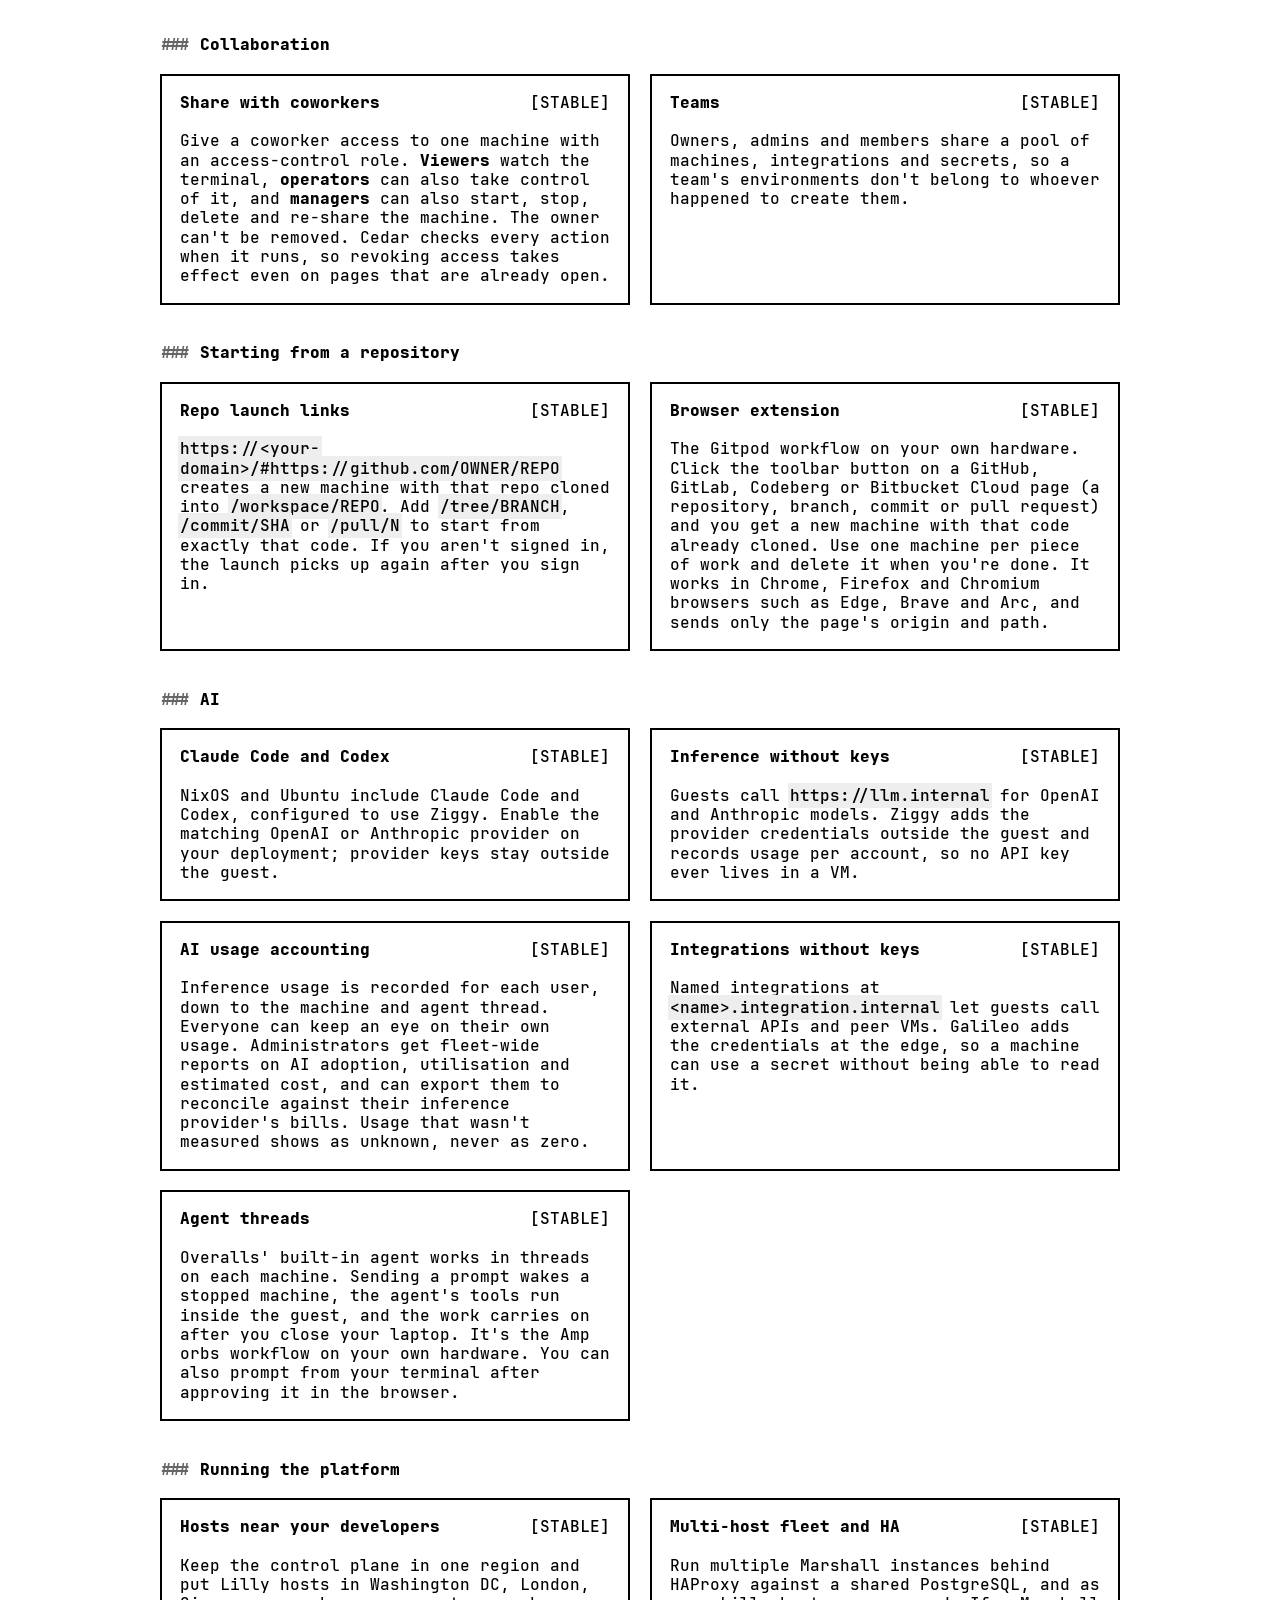
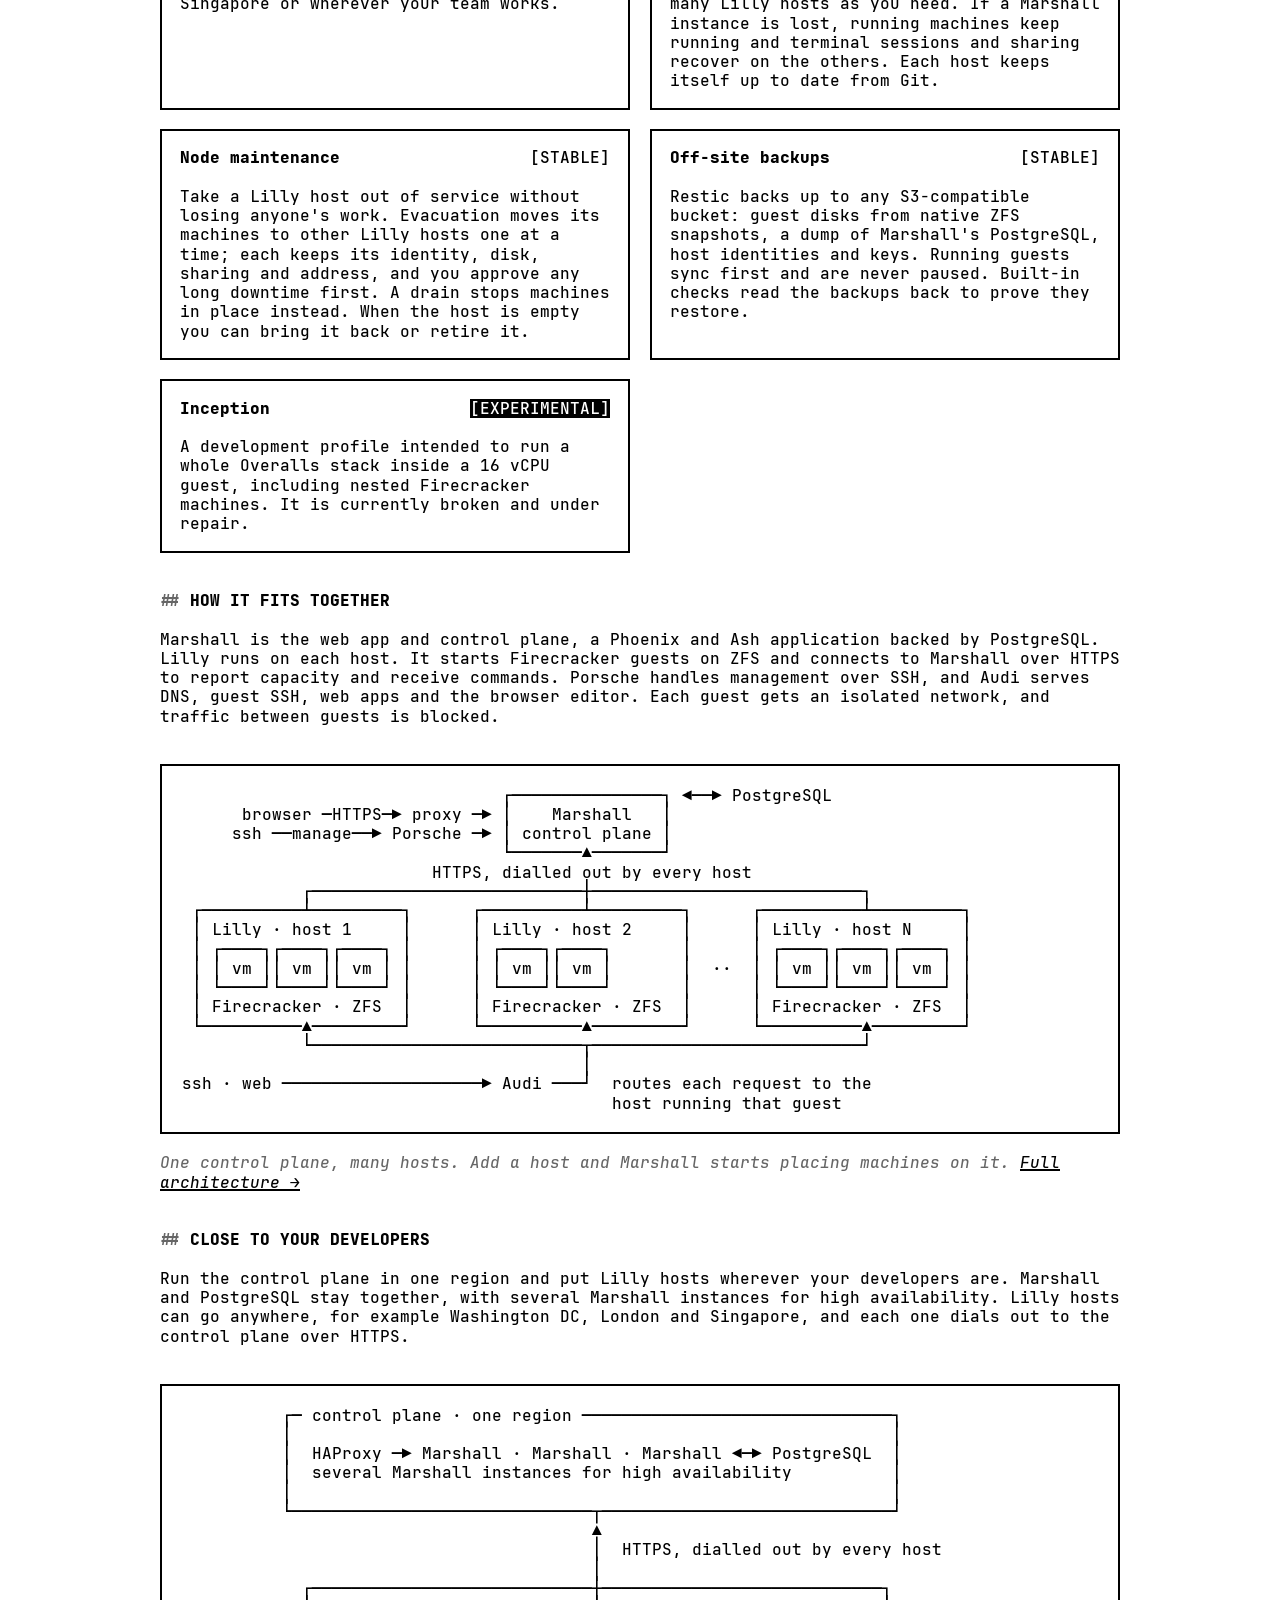
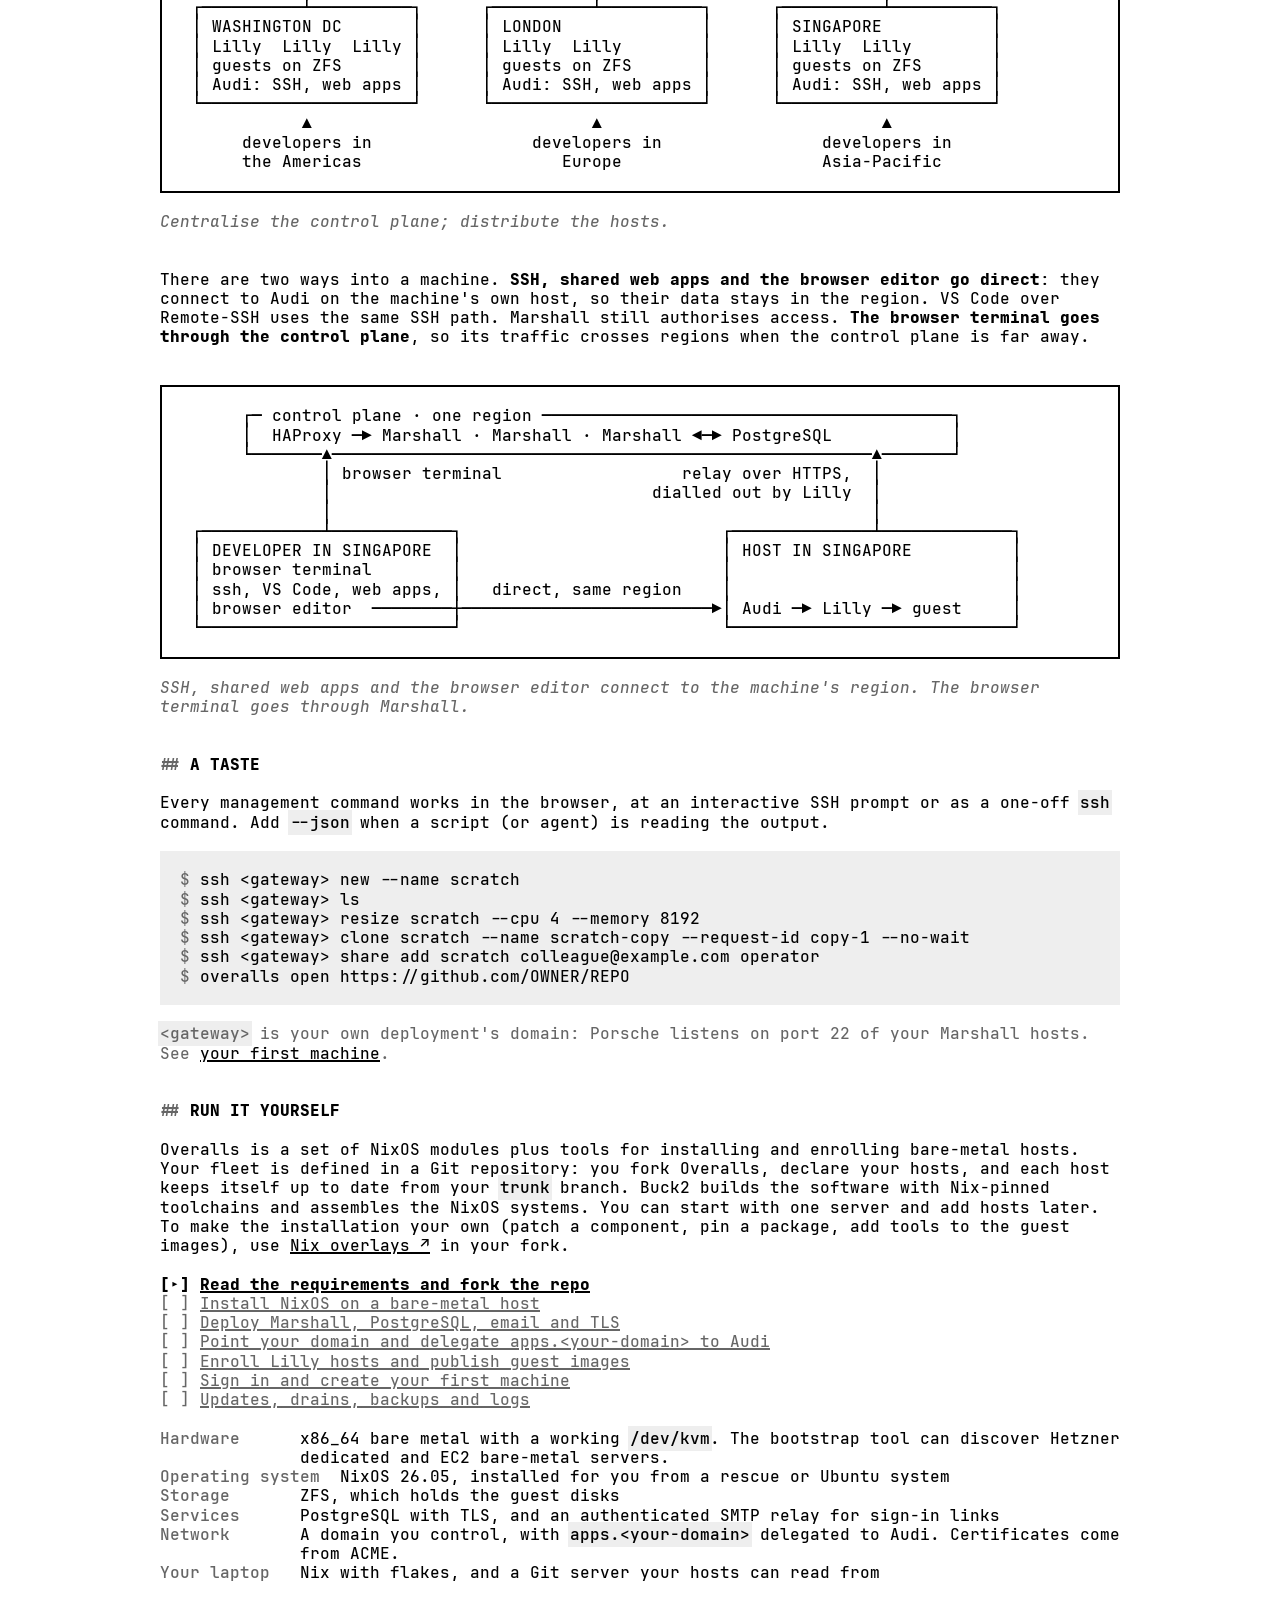
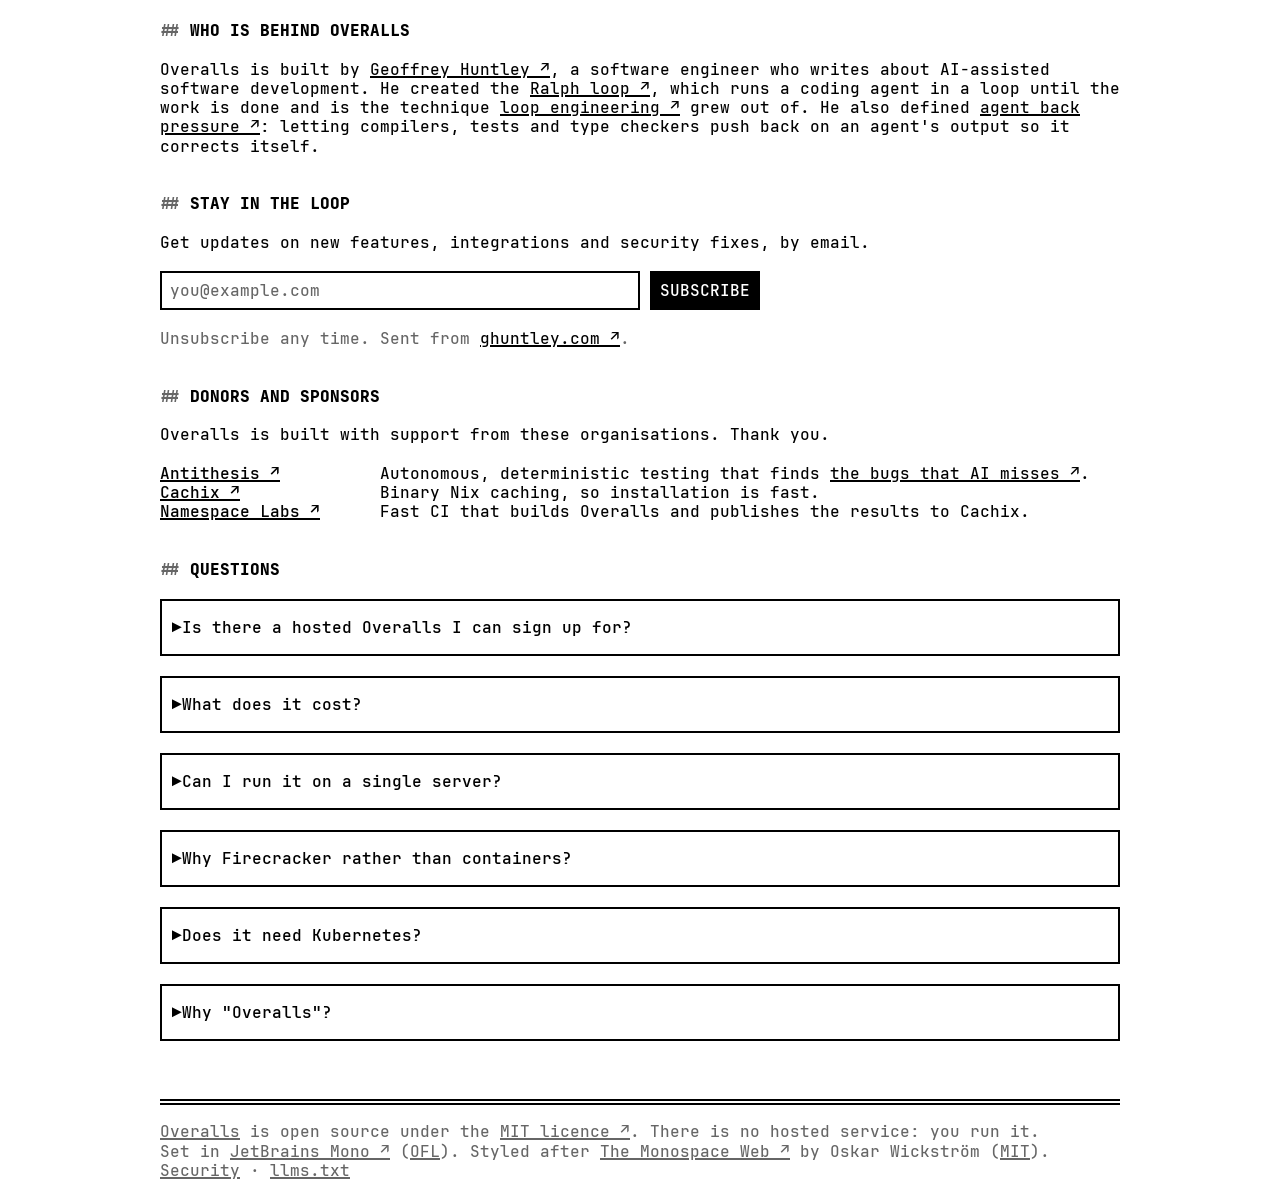
==== commit e83cf1a9: "Correct fleet setup, lifecycle docs and site validation" ====
--- a/index.html
+++ b/index.html
@@ -83,7 +83,7 @@
 <div class="hero">
 <div>
 <h1>An AI-first developer platform <span class="line">that you own.</span></h1>
-<p class="lede">Overalls is a self-hosted platform for development machines and the AI agents that work on them. Every machine is a persistent Firecracker microVM. Choose NixOS, Ubuntu, Arch Linux, AlmaLinux, FreeBSD, OmniOS or Windows, and keep its disk, name and address when you stop, start, resize, clone or move it.</p>
+<p class="lede">Overalls is a self-hosted platform for development machines and the AI agents that work on them. Every machine is a persistent Firecracker microVM. Choose NixOS, Ubuntu, Arch Linux, AlmaLinux, FreeBSD, OmniOS or Windows, and keep its disk, name and address when you stop, start, resize or move it. Cloning makes an independent copy with a new name, identity and address.</p>
 <p class="lede">Overalls has its own agent built in: start a thread on any machine from the browser or the CLI, and it keeps working after you close your laptop, waking the machine if it was stopped. It's the Amp orbs workflow on hardware you own.</p>
 <p class="lede">NixOS and Ubuntu include Claude Code and Codex, configured for your deployment's inference providers, with provider keys kept outside the machine. Open any repository, branch or pull request in a fresh machine with one click, share it with your coworkers, and work from the browser, SSH, VS Code or the <code>overalls</code> CLI. Mila's native desktop and mobile clients are in preview. Put hosts in every region your team works in.</p>
 <p class="lede">It's open source under the MIT licence. There is no hosted version to sign up for: you install it and run it yourself.</p>
@@ -127,7 +127,7 @@
 </article>
 <article class="panel">
 <header><h4>Clone, resize, relocate</h4><span class="status-label" data-tone="stable">STABLE</span></header>
-<p>Clone a machine into an independent copy. Resize CPU and memory up or down, and grow the disk. Move a stopped machine to another host; it keeps its name, identity and address.</p>
+<p>Clone a machine into an independent copy. Resize CPU and memory up or down, and grow the disk. Move a machine to another host; it keeps its name, identity and address. Running moves involve downtime.</p>
 </article>
 <article class="panel">
 <header><h4>Tools already installed</h4><span class="status-label" data-tone="stable">STABLE</span></header>
@@ -139,7 +139,7 @@
 </article>
 <article class="panel">
 <header><h4>Locked-down profile</h4><span class="status-label" data-tone="stable">STABLE</span></header>
-<p>For customer material: no outbound network, no sharing, no web exposure, and SSH for the owner only.</p>
+<p>For customer material: outbound networking, sharing and web apps are blocked. The owner can use SSH, the browser terminal and a personal browser editor.</p>
 </article>
 </div>
 </div>
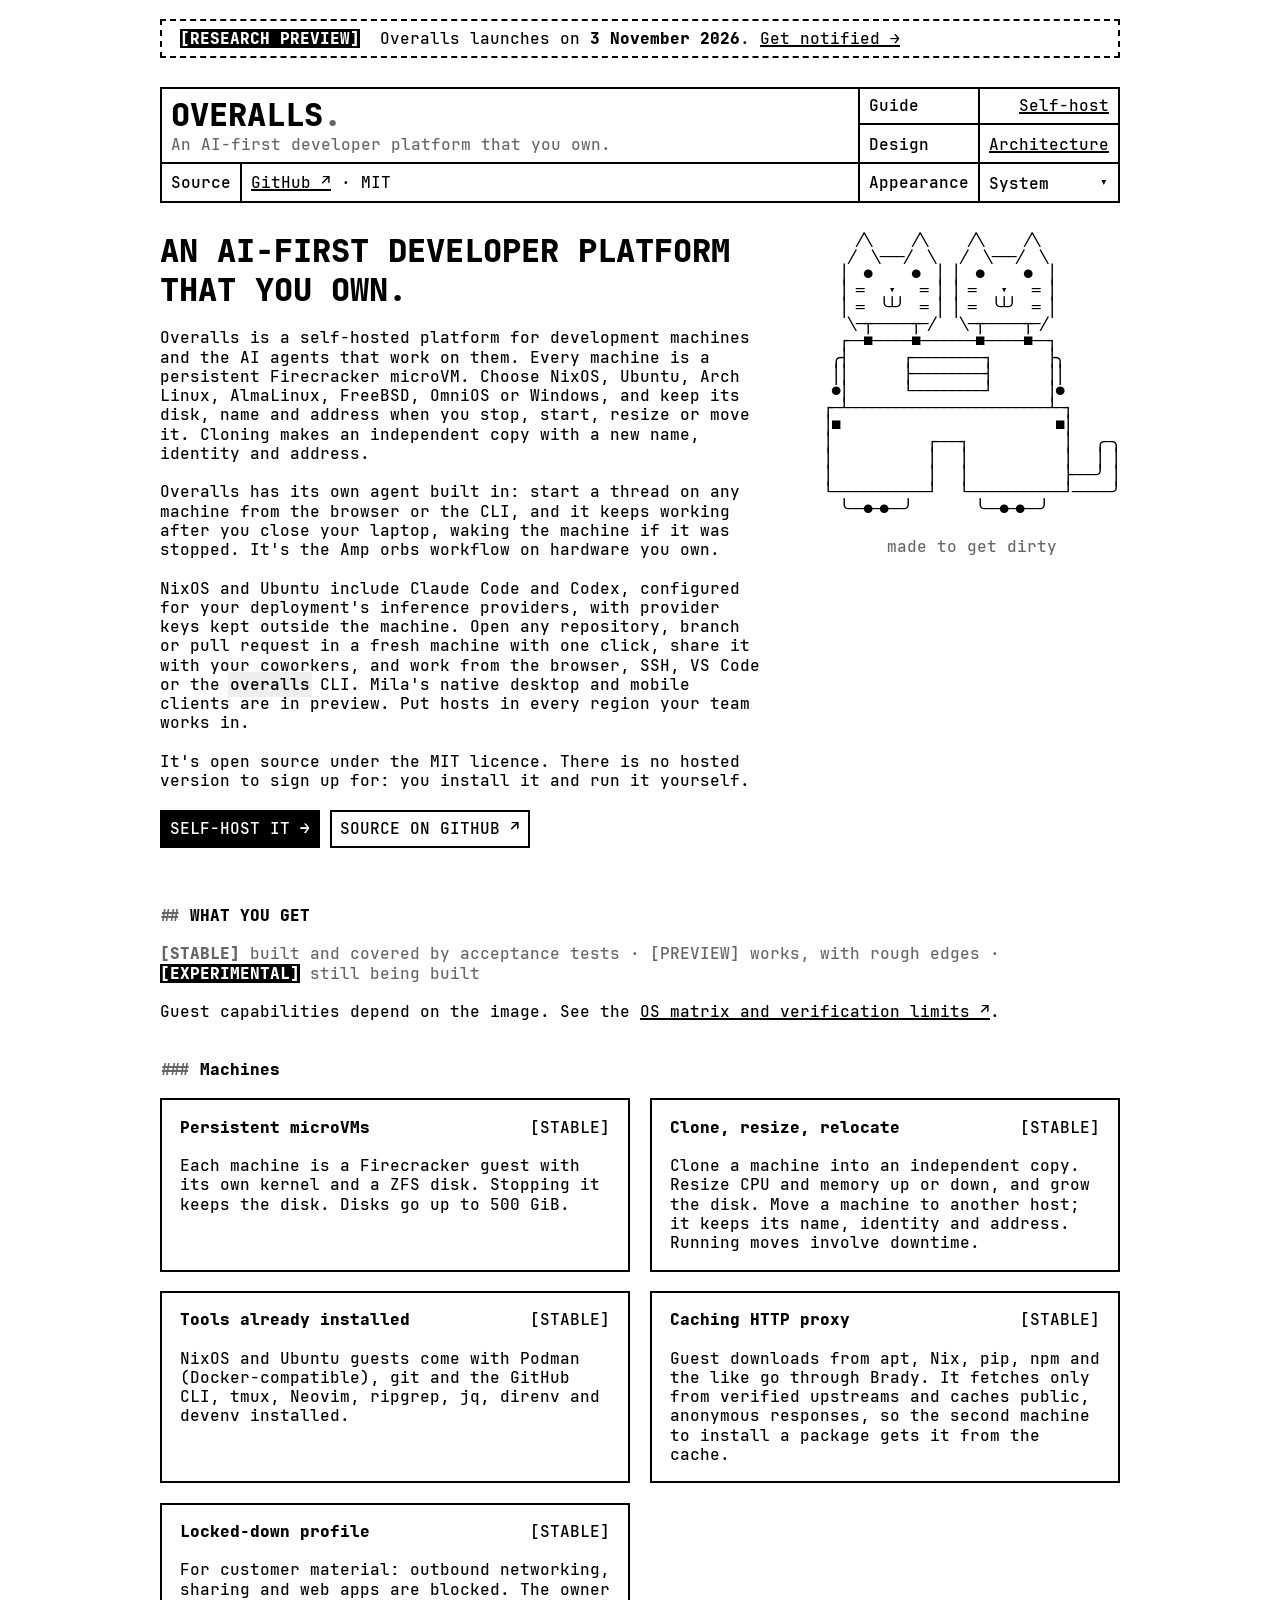
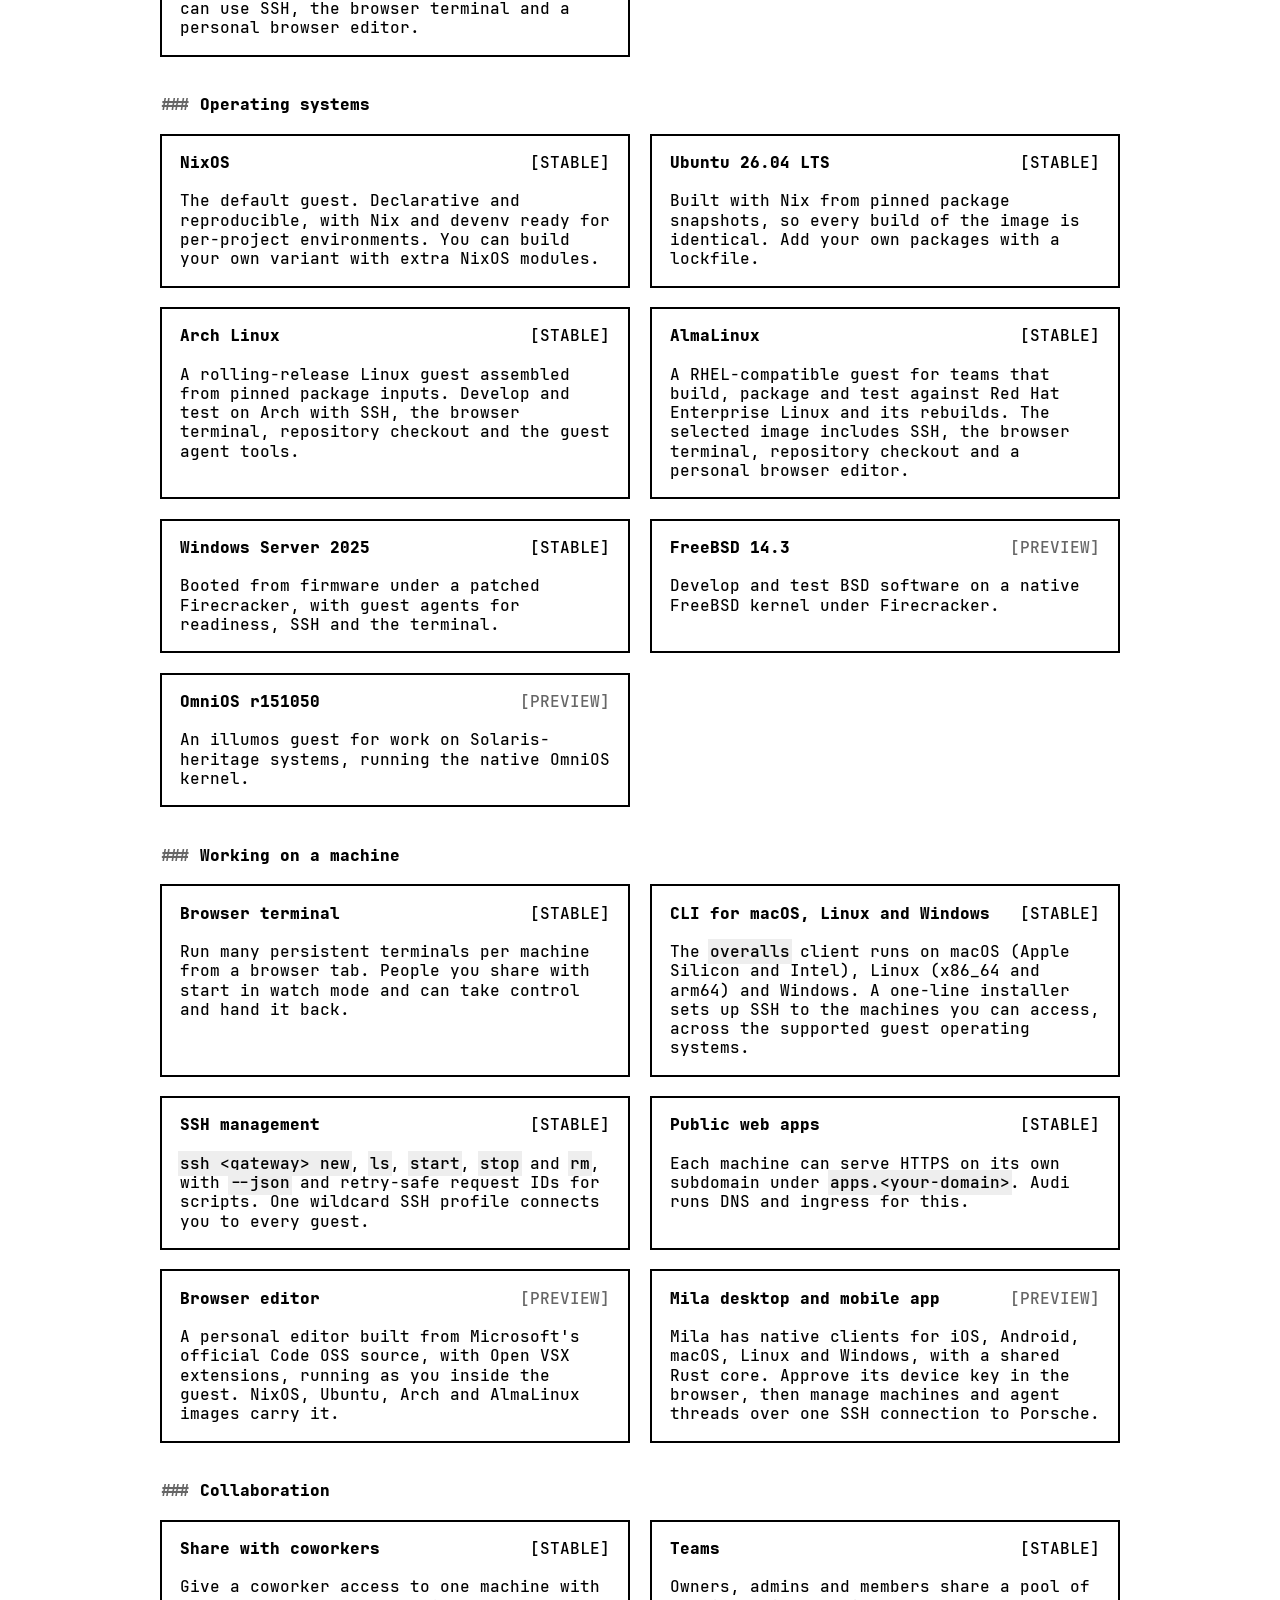
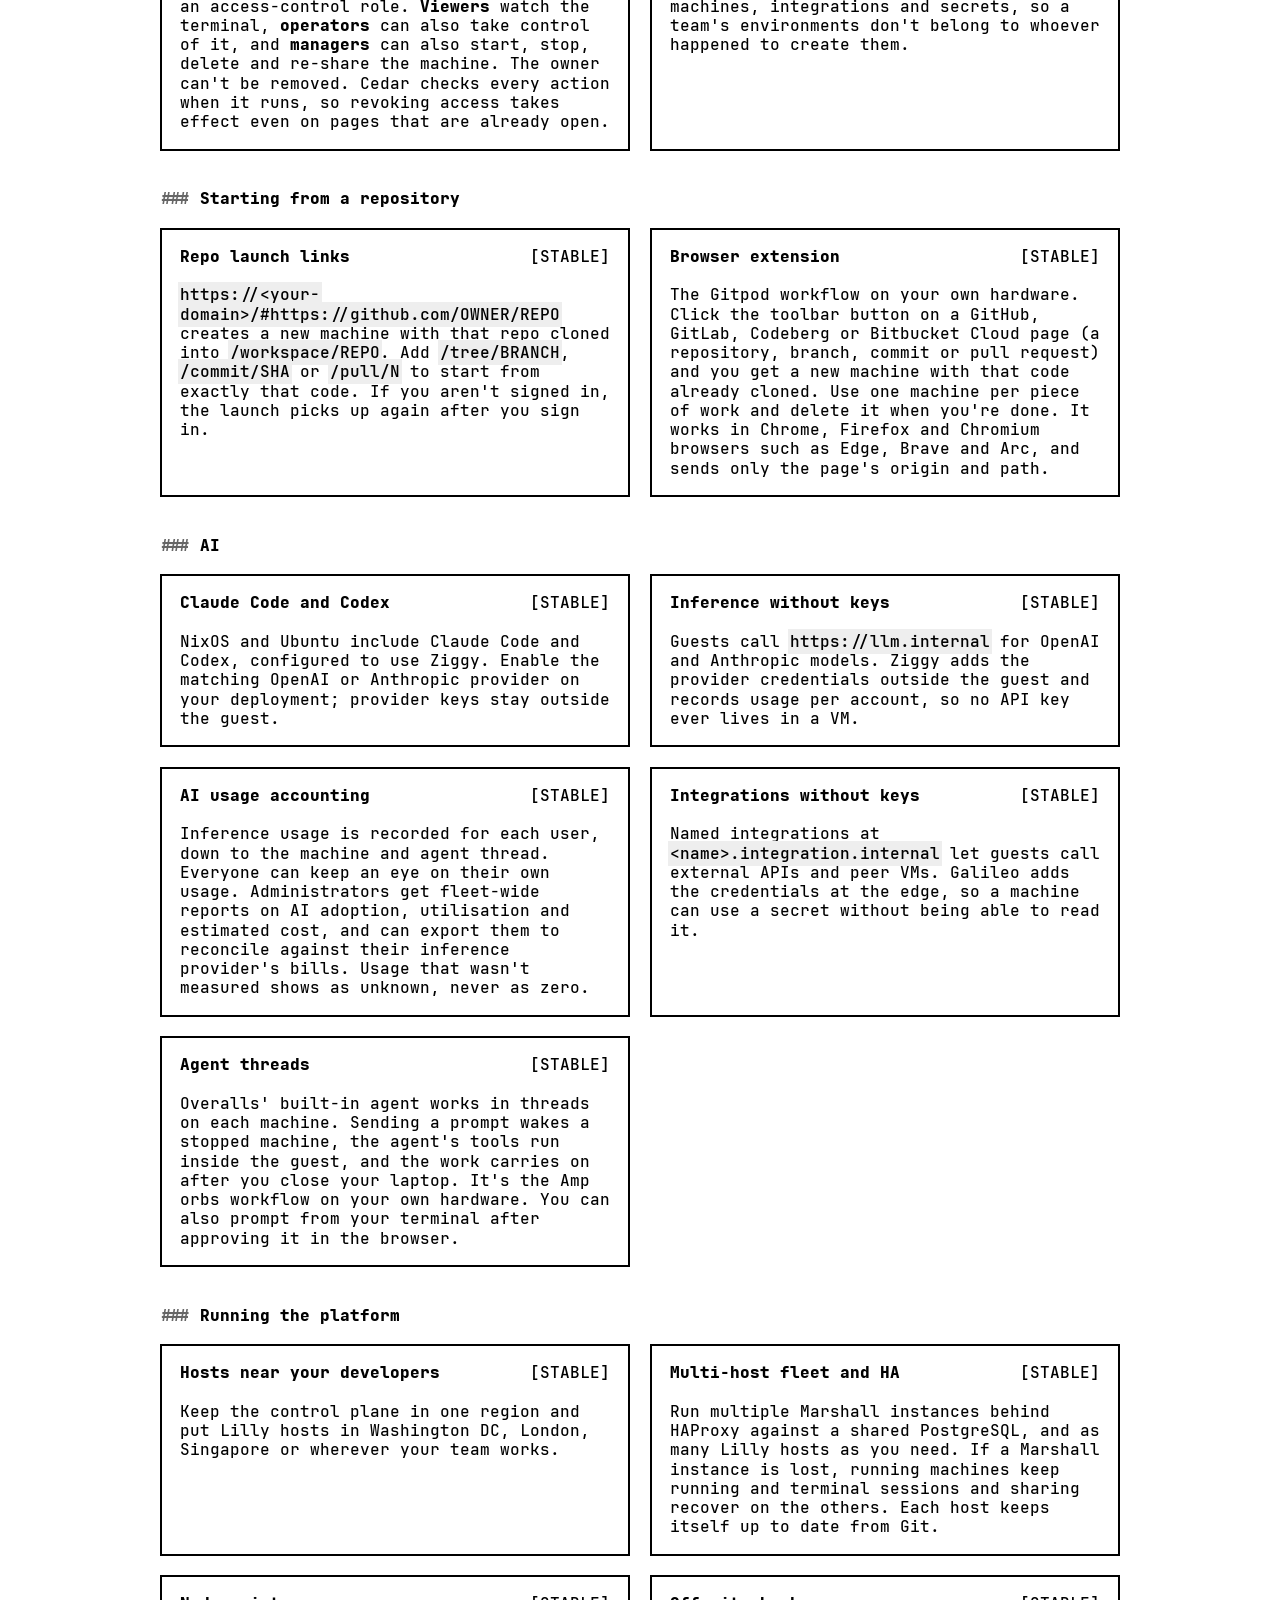
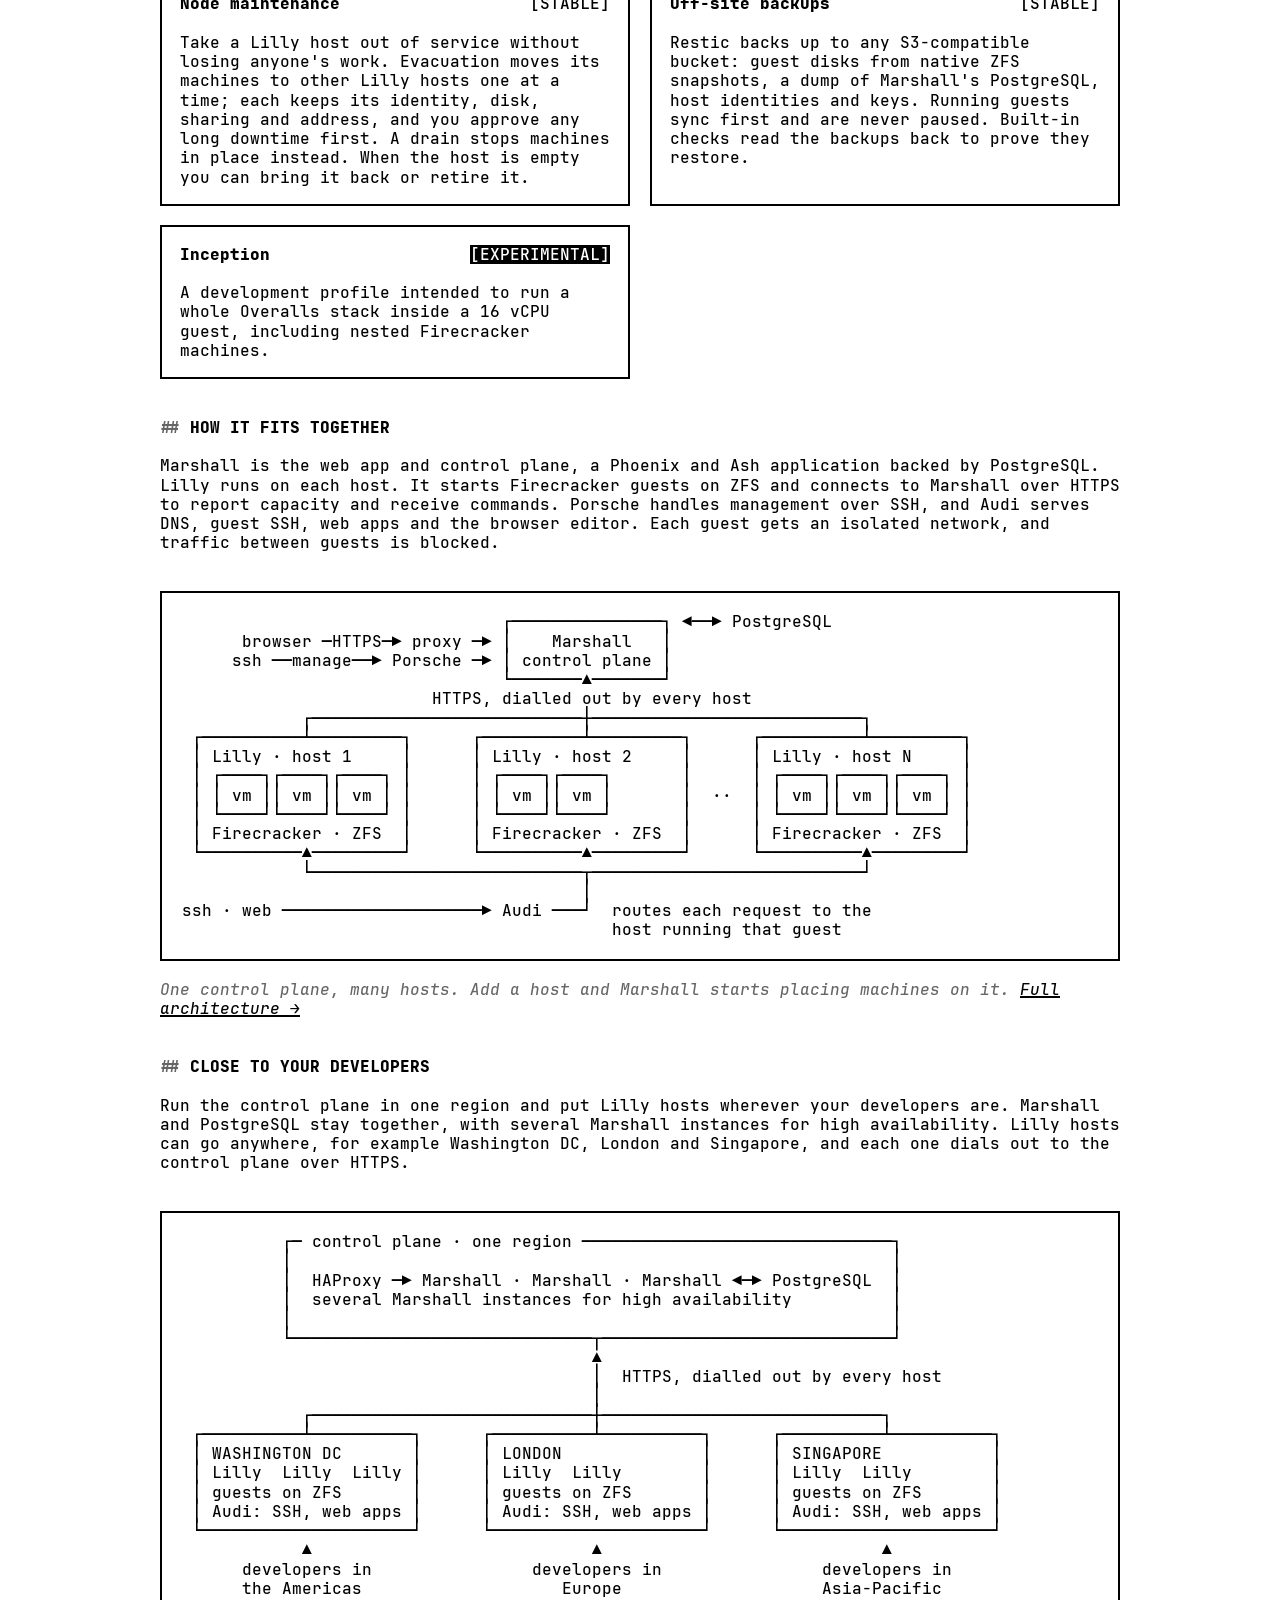
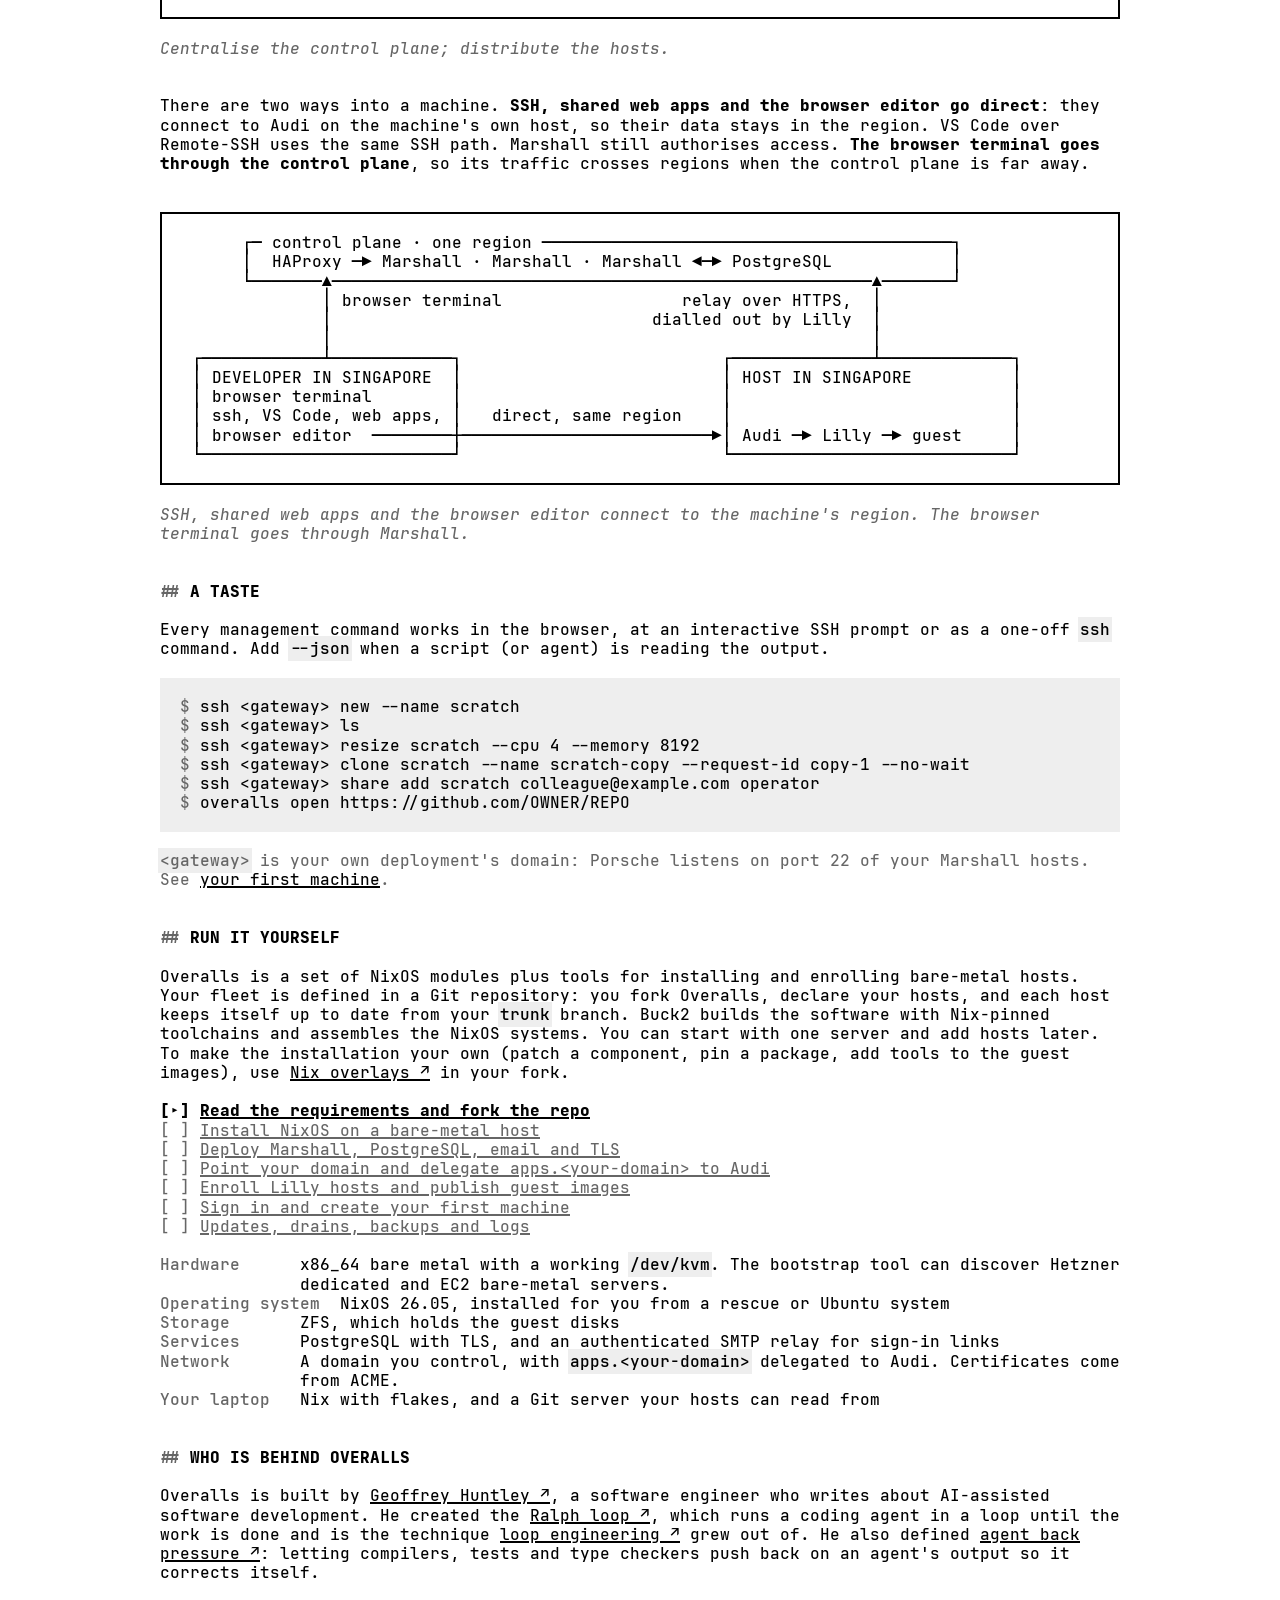
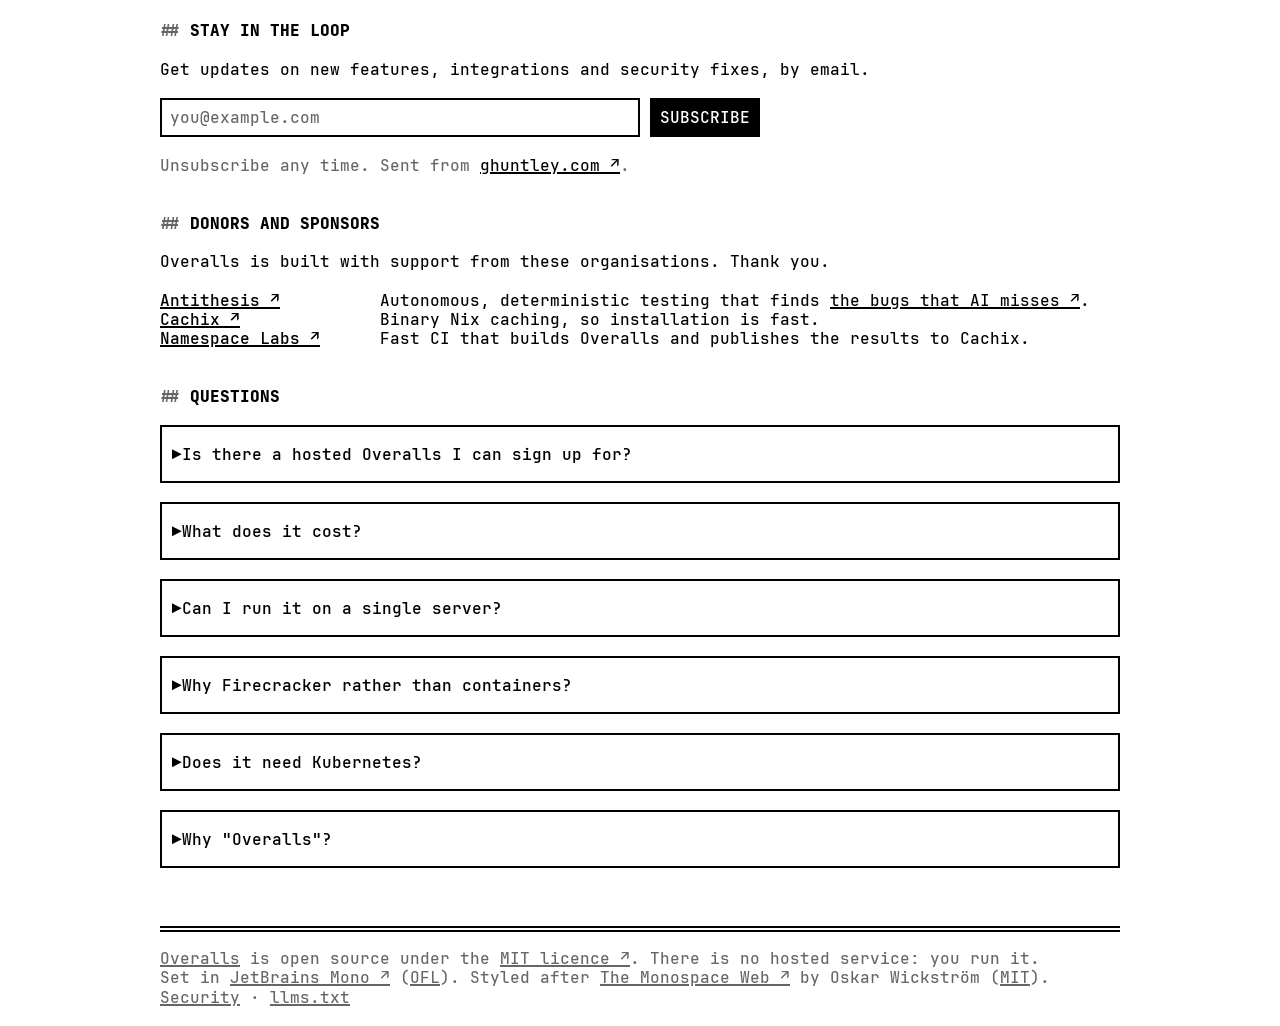
==== commit e54e6cfc: "Trim feature card verification caveats" ====
--- a/index.html
+++ b/index.html
@@ -168,11 +168,11 @@
 </article>
 <article class="panel">
 <header><h4>FreeBSD 14.3</h4><span class="status-label" data-tone="preview">PREVIEW</span></header>
-<p>Develop and test BSD software on a native FreeBSD kernel under Firecracker. The promoted image has passed SSH and stop/start lifecycle checks. Browser editor support is unavailable; broader native verification is still in progress.</p>
+<p>Develop and test BSD software on a native FreeBSD kernel under Firecracker.</p>
 </article>
 <article class="panel">
 <header><h4>OmniOS r151050</h4><span class="status-label" data-tone="preview">PREVIEW</span></header>
-<p>An illumos guest for work on Solaris-heritage systems, running the native OmniOS kernel. Promoted images have passed native service and lifecycle checks. The browser editor is unavailable, and each new image needs its own verification.</p>
+<p>An illumos guest for work on Solaris-heritage systems, running the native OmniOS kernel.</p>
 </article>
 </div>
 </div>
@@ -197,11 +197,11 @@
 </article>
 <article class="panel">
 <header><h4>Browser editor</h4><span class="status-label" data-tone="preview">PREVIEW</span></header>
-<p>A personal editor built from Microsoft's official Code OSS source, with Open VSX extensions, running as you inside the guest. NixOS, Ubuntu, Arch and AlmaLinux images carry it, with different verification coverage. Windows, FreeBSD and OmniOS images don't expose the editor.</p>
+<p>A personal editor built from Microsoft's official Code OSS source, with Open VSX extensions, running as you inside the guest. NixOS, Ubuntu, Arch and AlmaLinux images carry it.</p>
 </article>
 <article class="panel">
 <header><h4>Mila desktop and mobile app</h4><span class="status-label" data-tone="preview">PREVIEW</span></header>
-<p>Mila has native clients for iOS, Android, macOS, Linux and Windows, with a shared Rust core. Approve its device key in the browser, then manage machines and agent threads over one SSH connection to Porsche. Platform integration and release verification are still being completed.</p>
+<p>Mila has native clients for iOS, Android, macOS, Linux and Windows, with a shared Rust core. Approve its device key in the browser, then manage machines and agent threads over one SSH connection to Porsche.</p>
 </article>
 </div>
 </div>
@@ -277,7 +277,7 @@
 </article>
 <article class="panel">
 <header><h4>Inception</h4><span class="status-label" data-tone="experimental">EXPERIMENTAL</span></header>
-<p>A development profile intended to run a whole Overalls stack inside a 16 vCPU guest, including nested Firecracker machines. It is currently broken and under repair.</p>
+<p>A development profile intended to run a whole Overalls stack inside a 16 vCPU guest, including nested Firecracker machines.</p>
 </article>
 </div>
 </div>
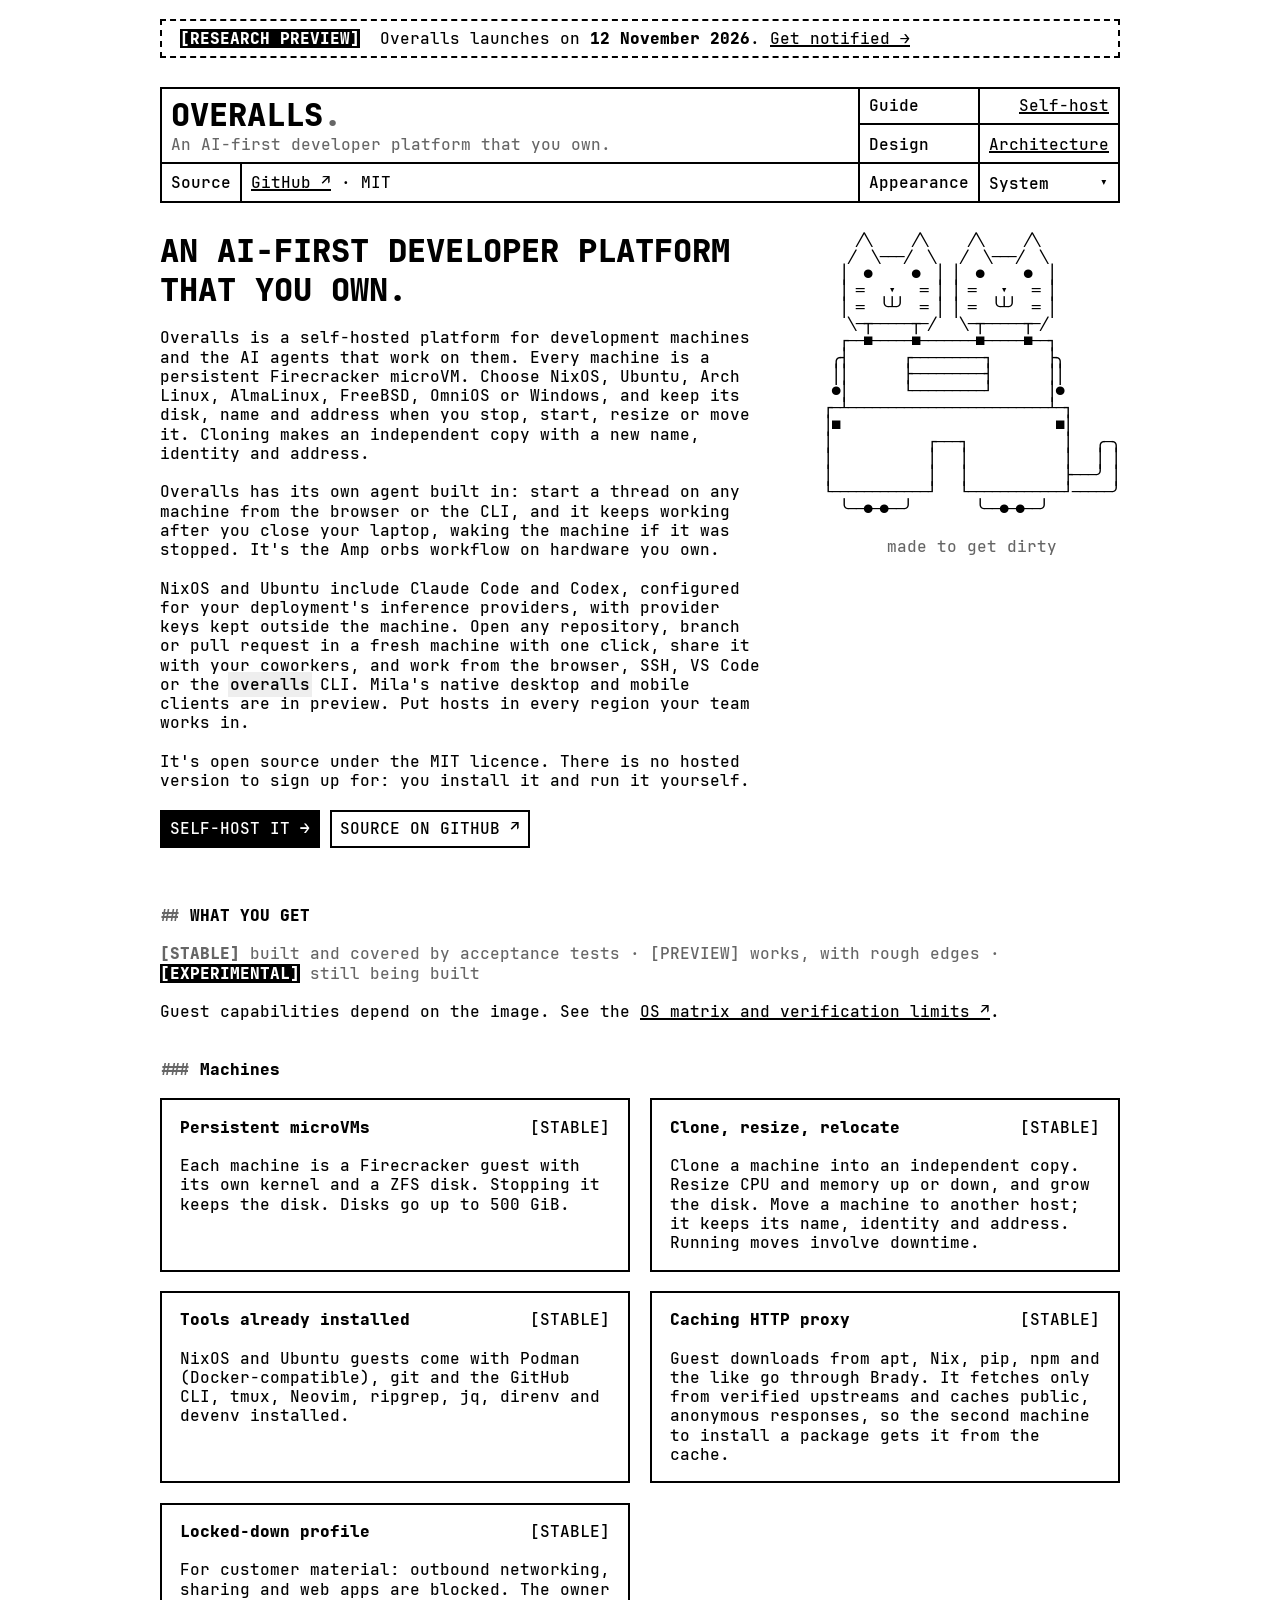
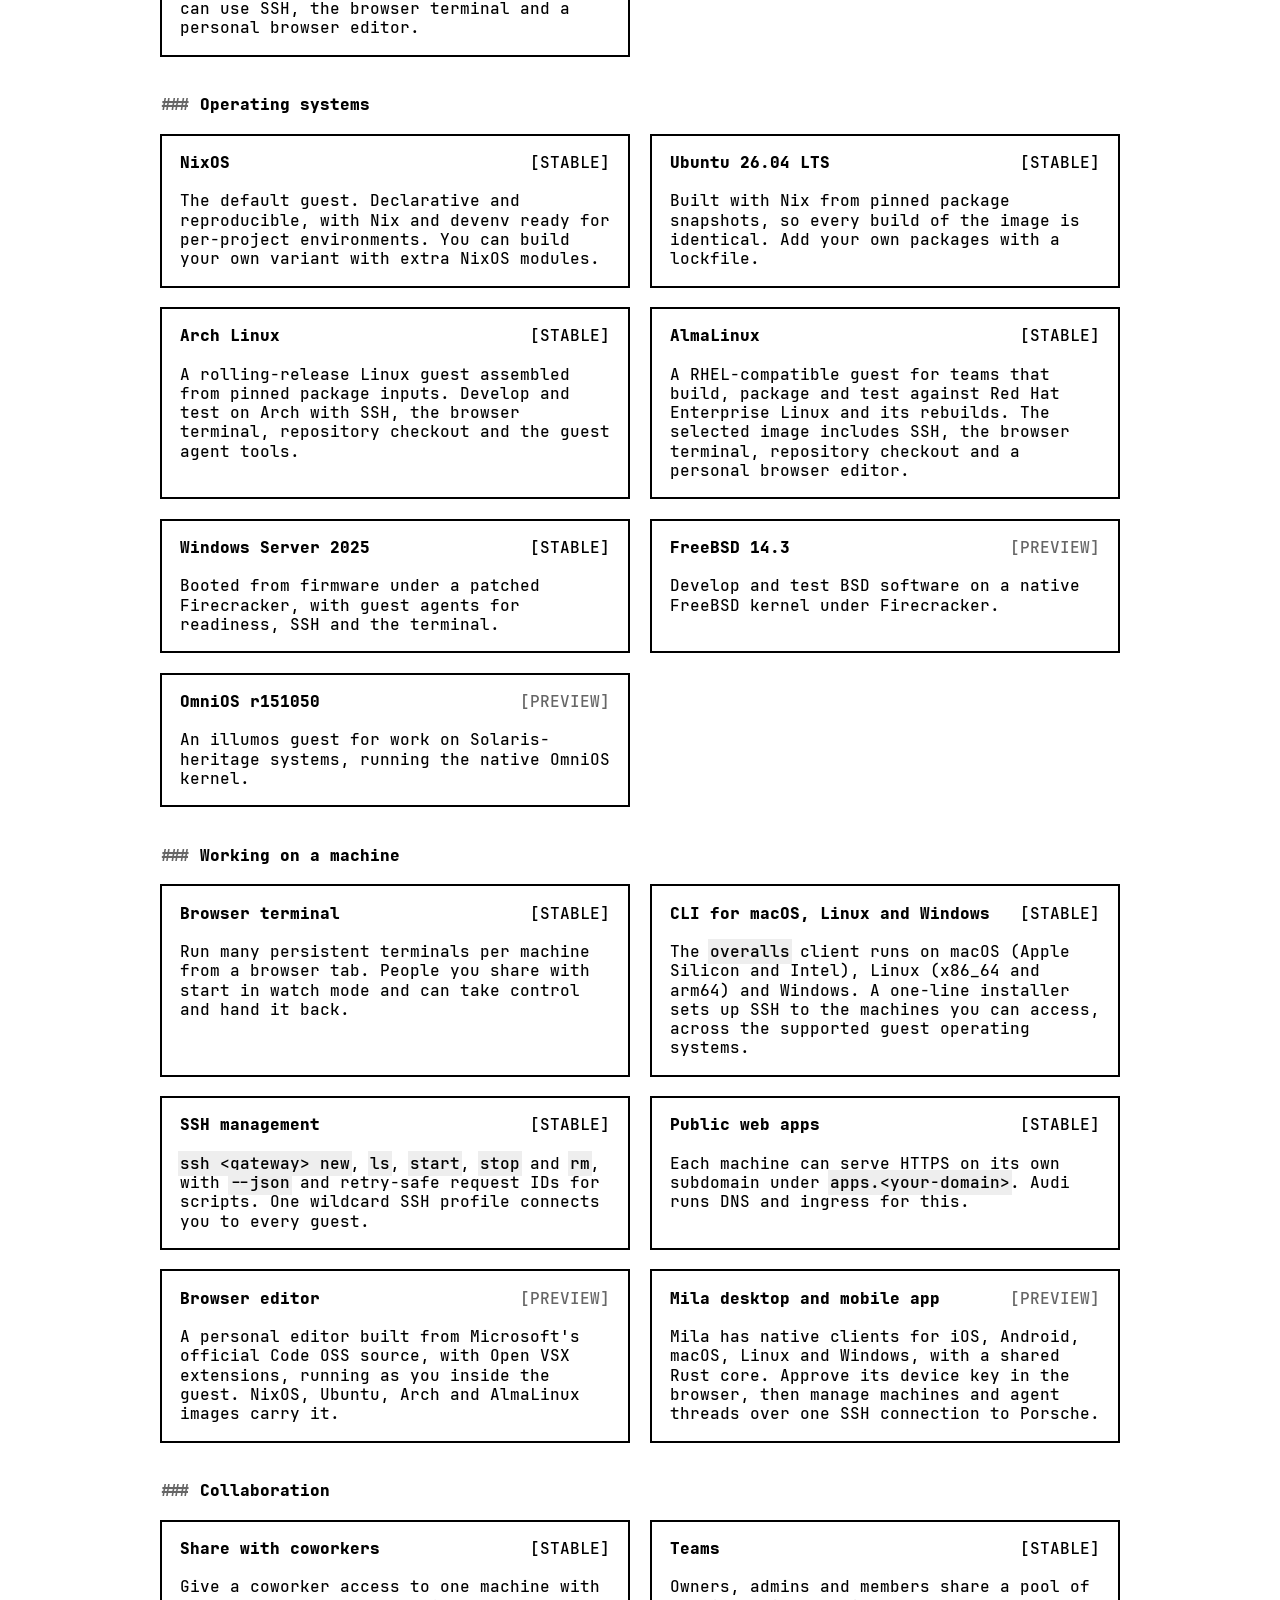
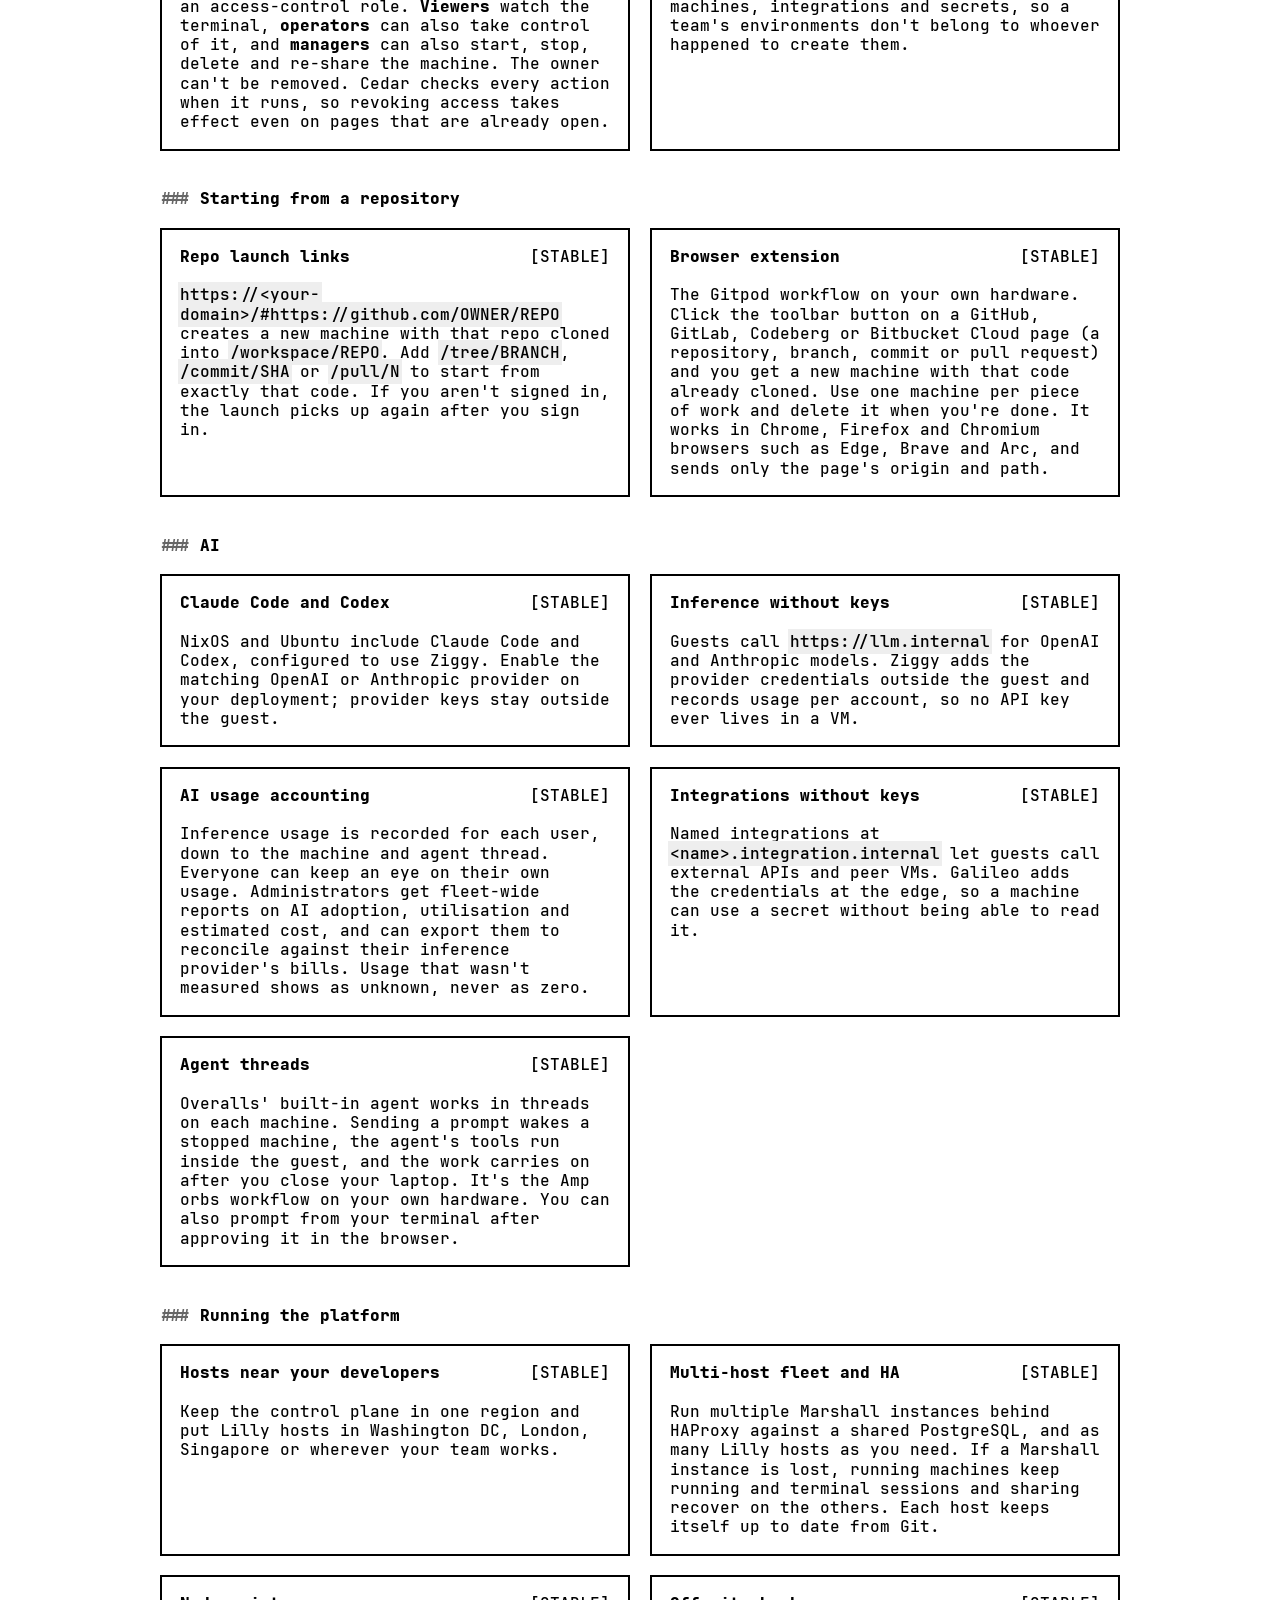
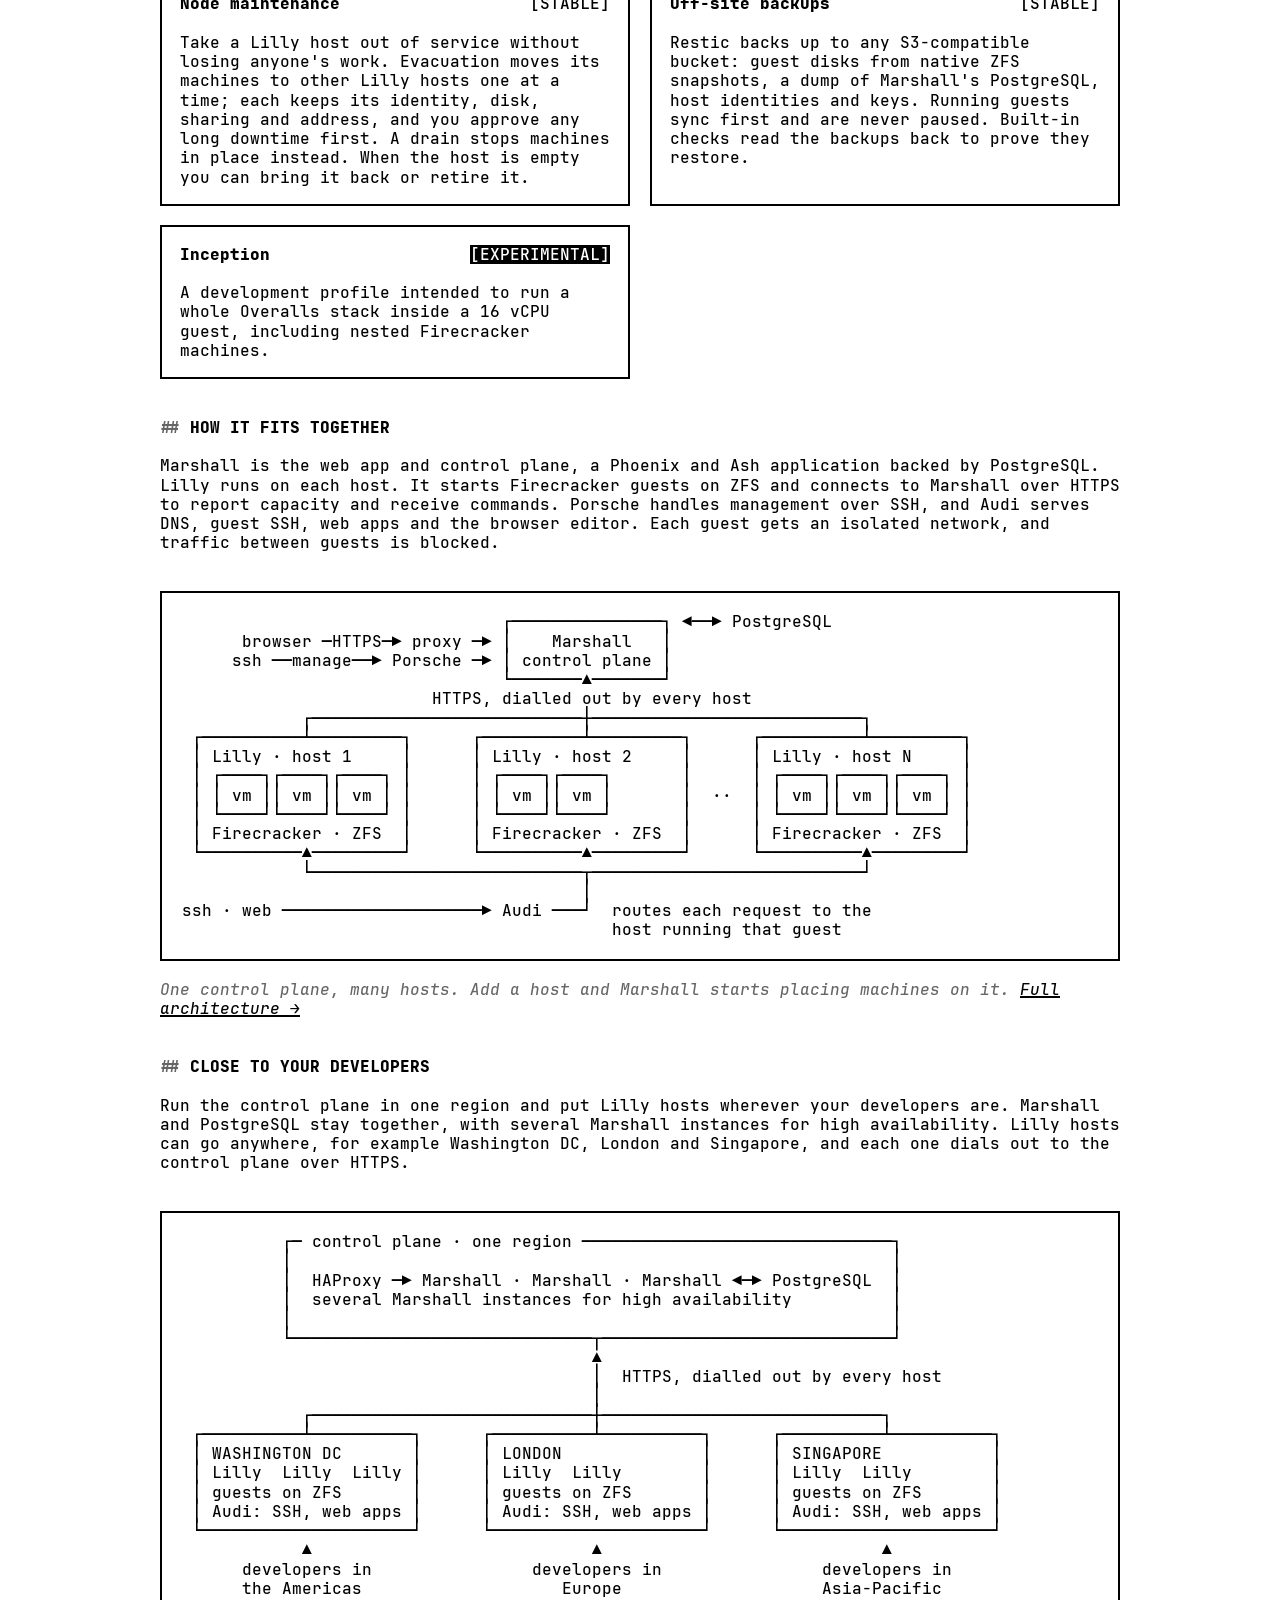
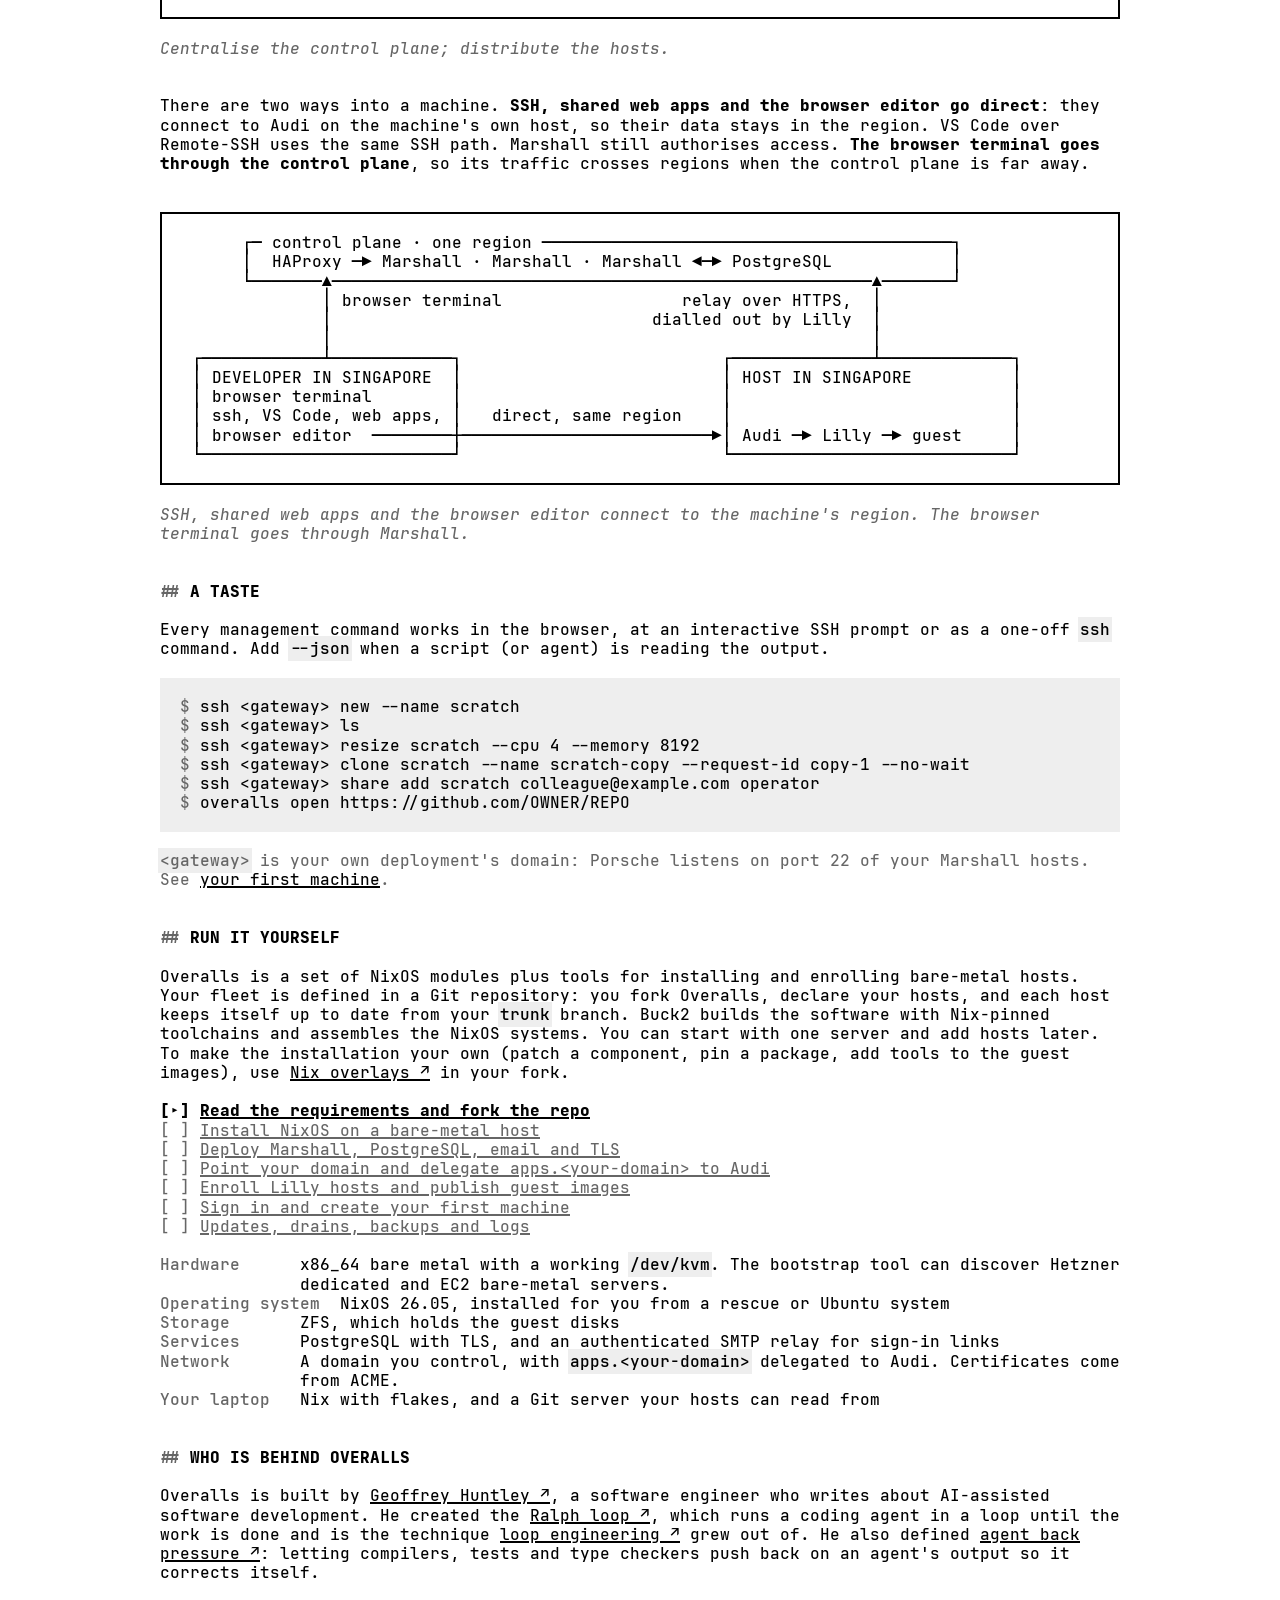
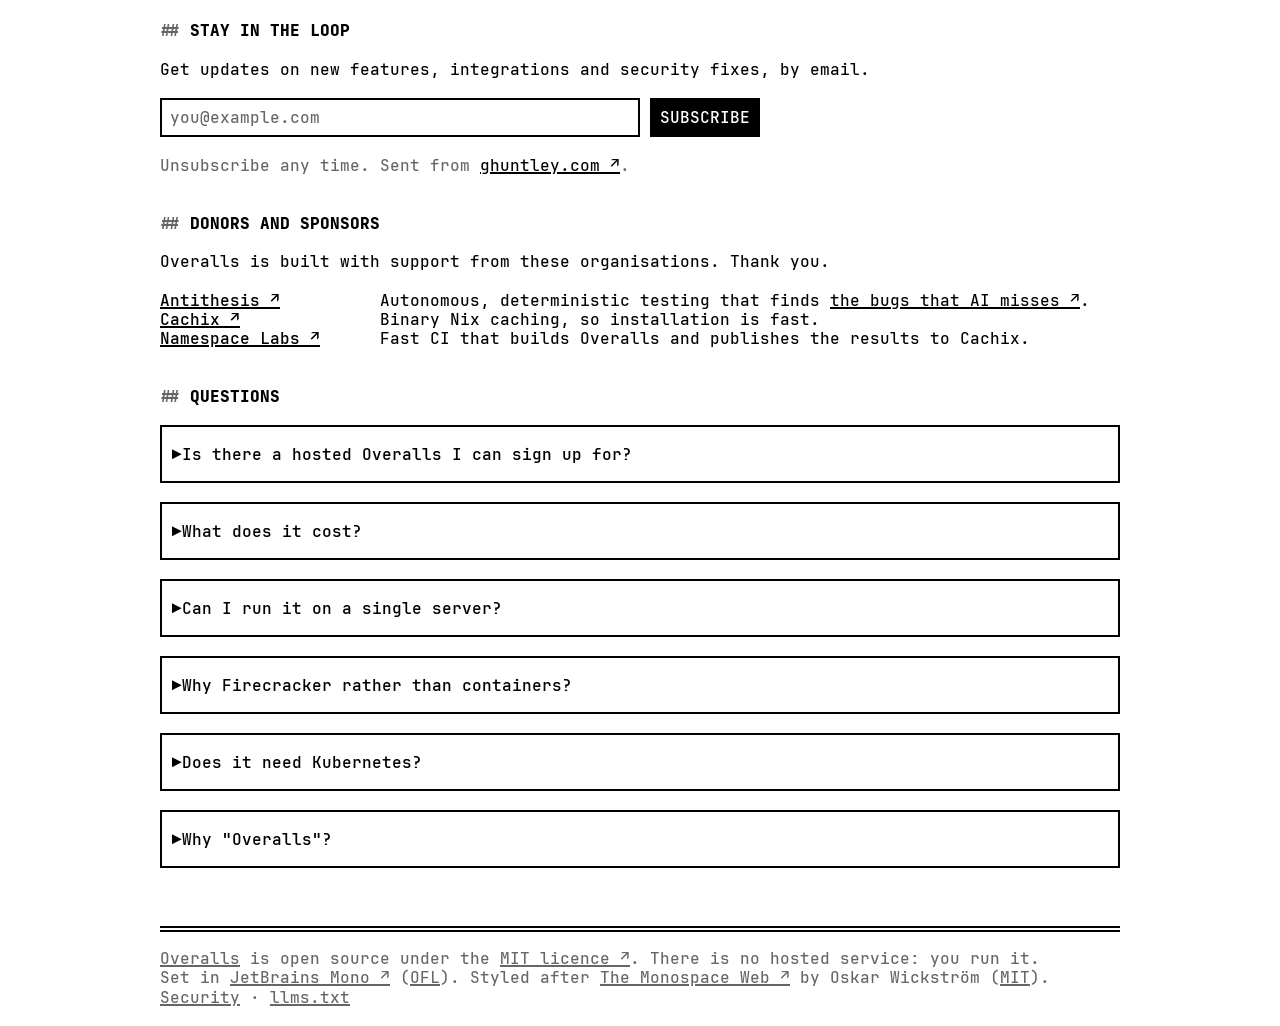
==== commit 097cc5a9: "Move Overalls release date to 12 November" ====
--- a/index.html
+++ b/index.html
@@ -51,7 +51,7 @@
 <a href="#main-content" class="skip-link">Skip to content</a>
 <aside class="announcement" aria-label="Announcement">
 <span class="status-label" data-tone="experimental">RESEARCH PREVIEW</span>
-<p>Overalls launches on <time datetime="2026-11-03">3 November 2026</time>. <a href="index.html#newsletter">Get notified →</a></p>
+<p>Overalls launches on <time datetime="2026-11-12">12 November 2026</time>. <a href="index.html#newsletter">Get notified →</a></p>
 </aside>
 <header class="public-header">
 <table class="header">
